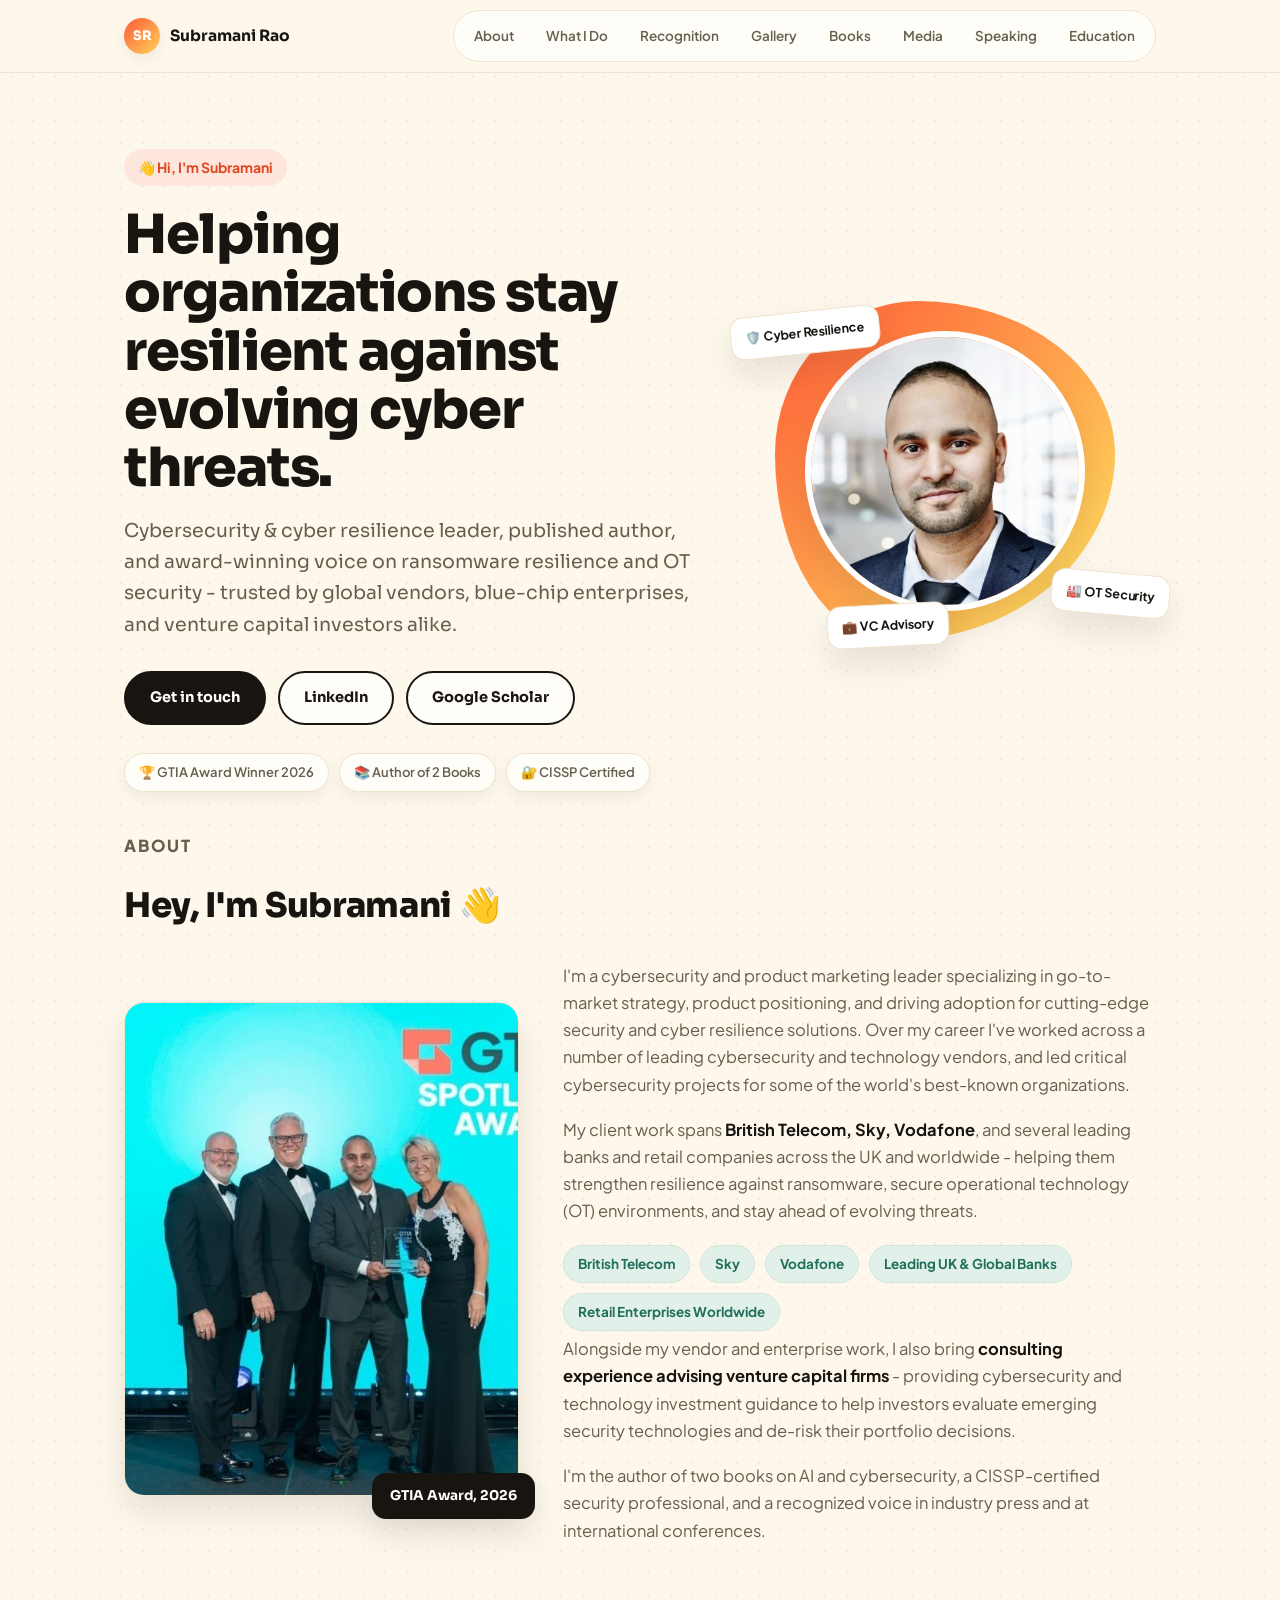
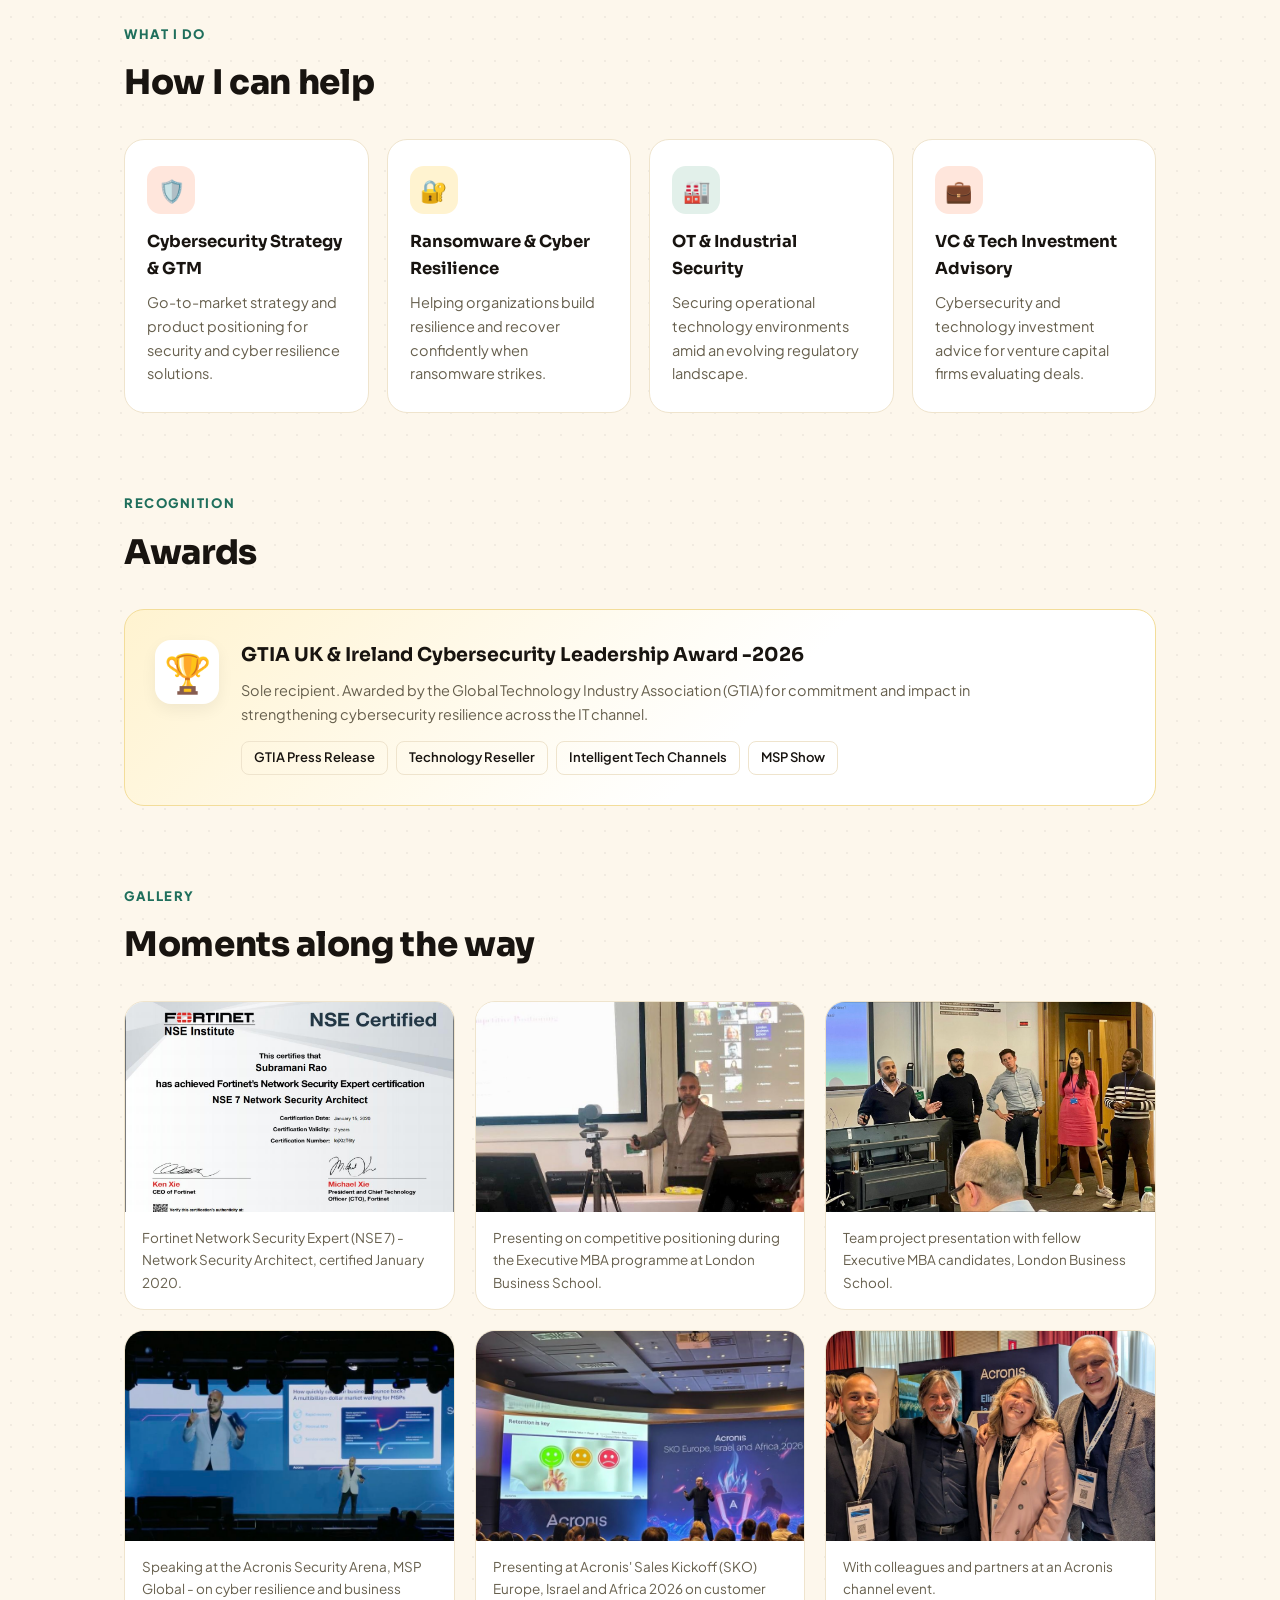
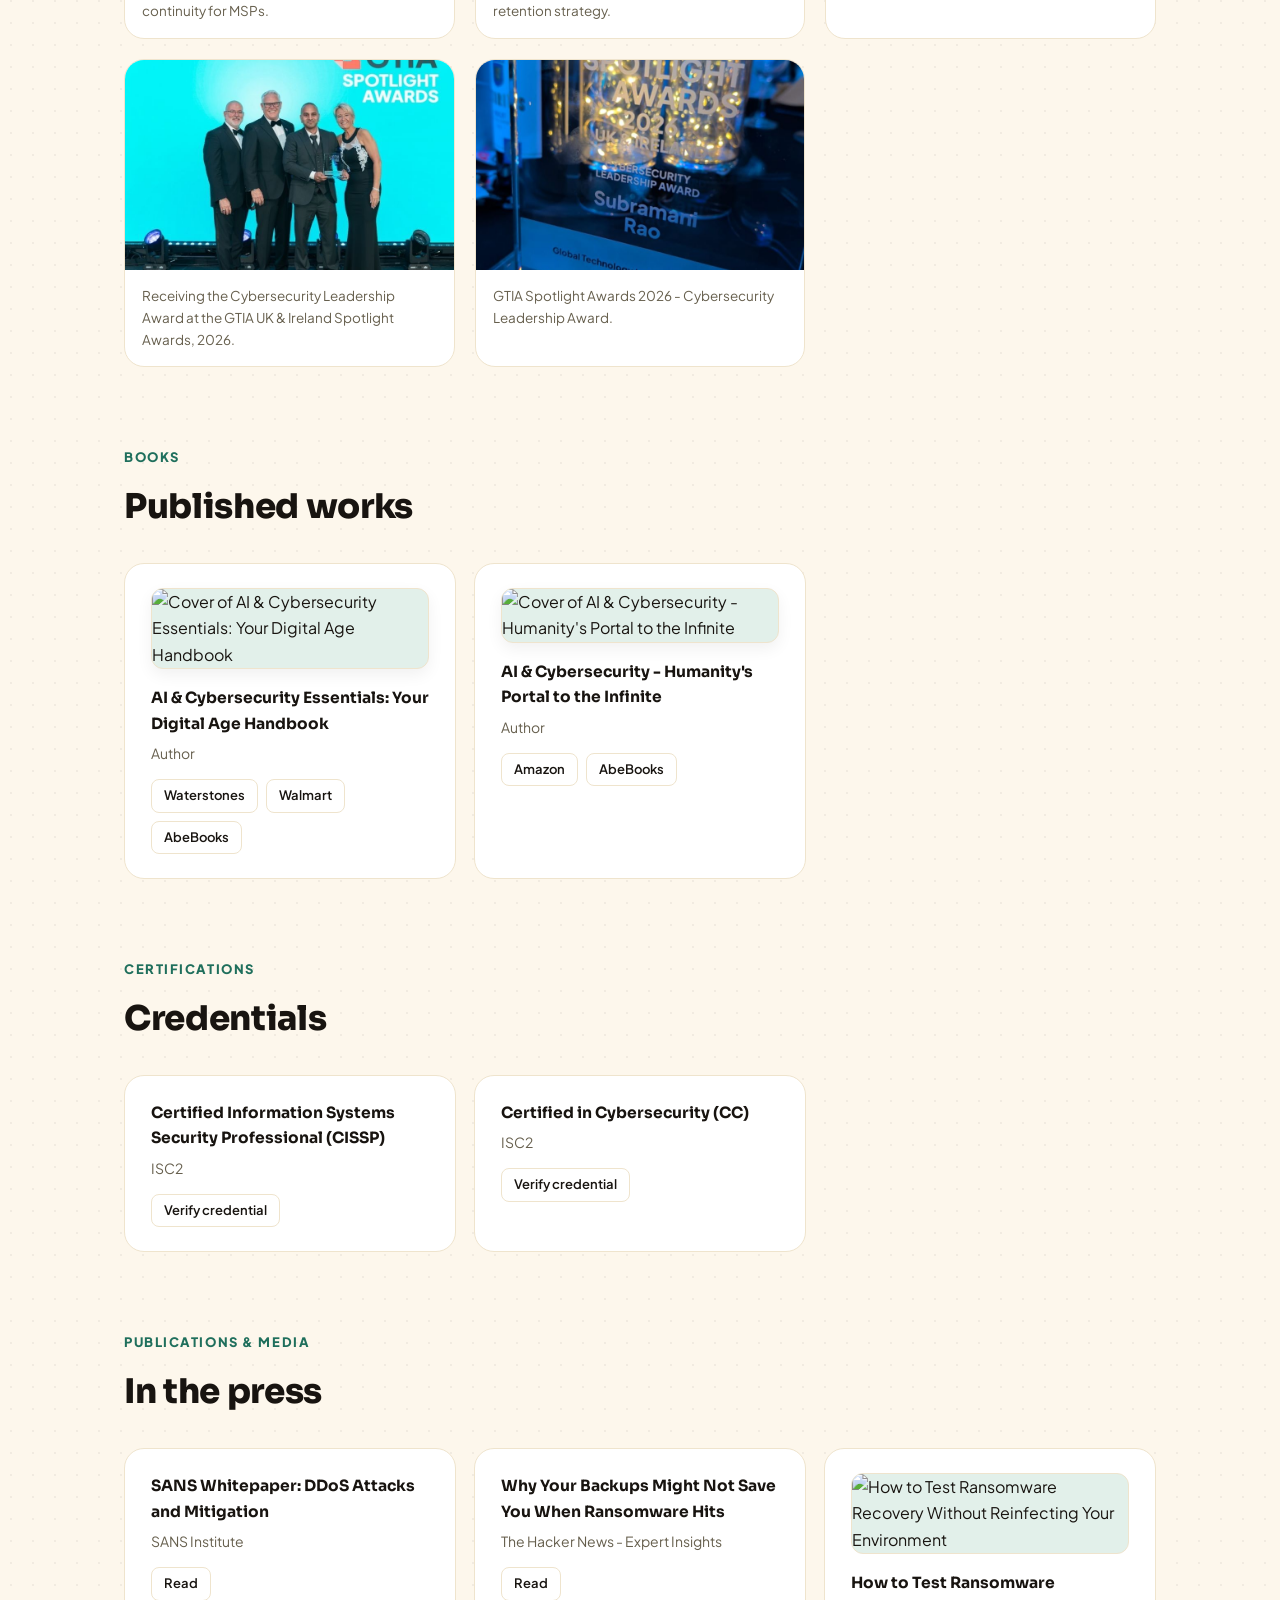
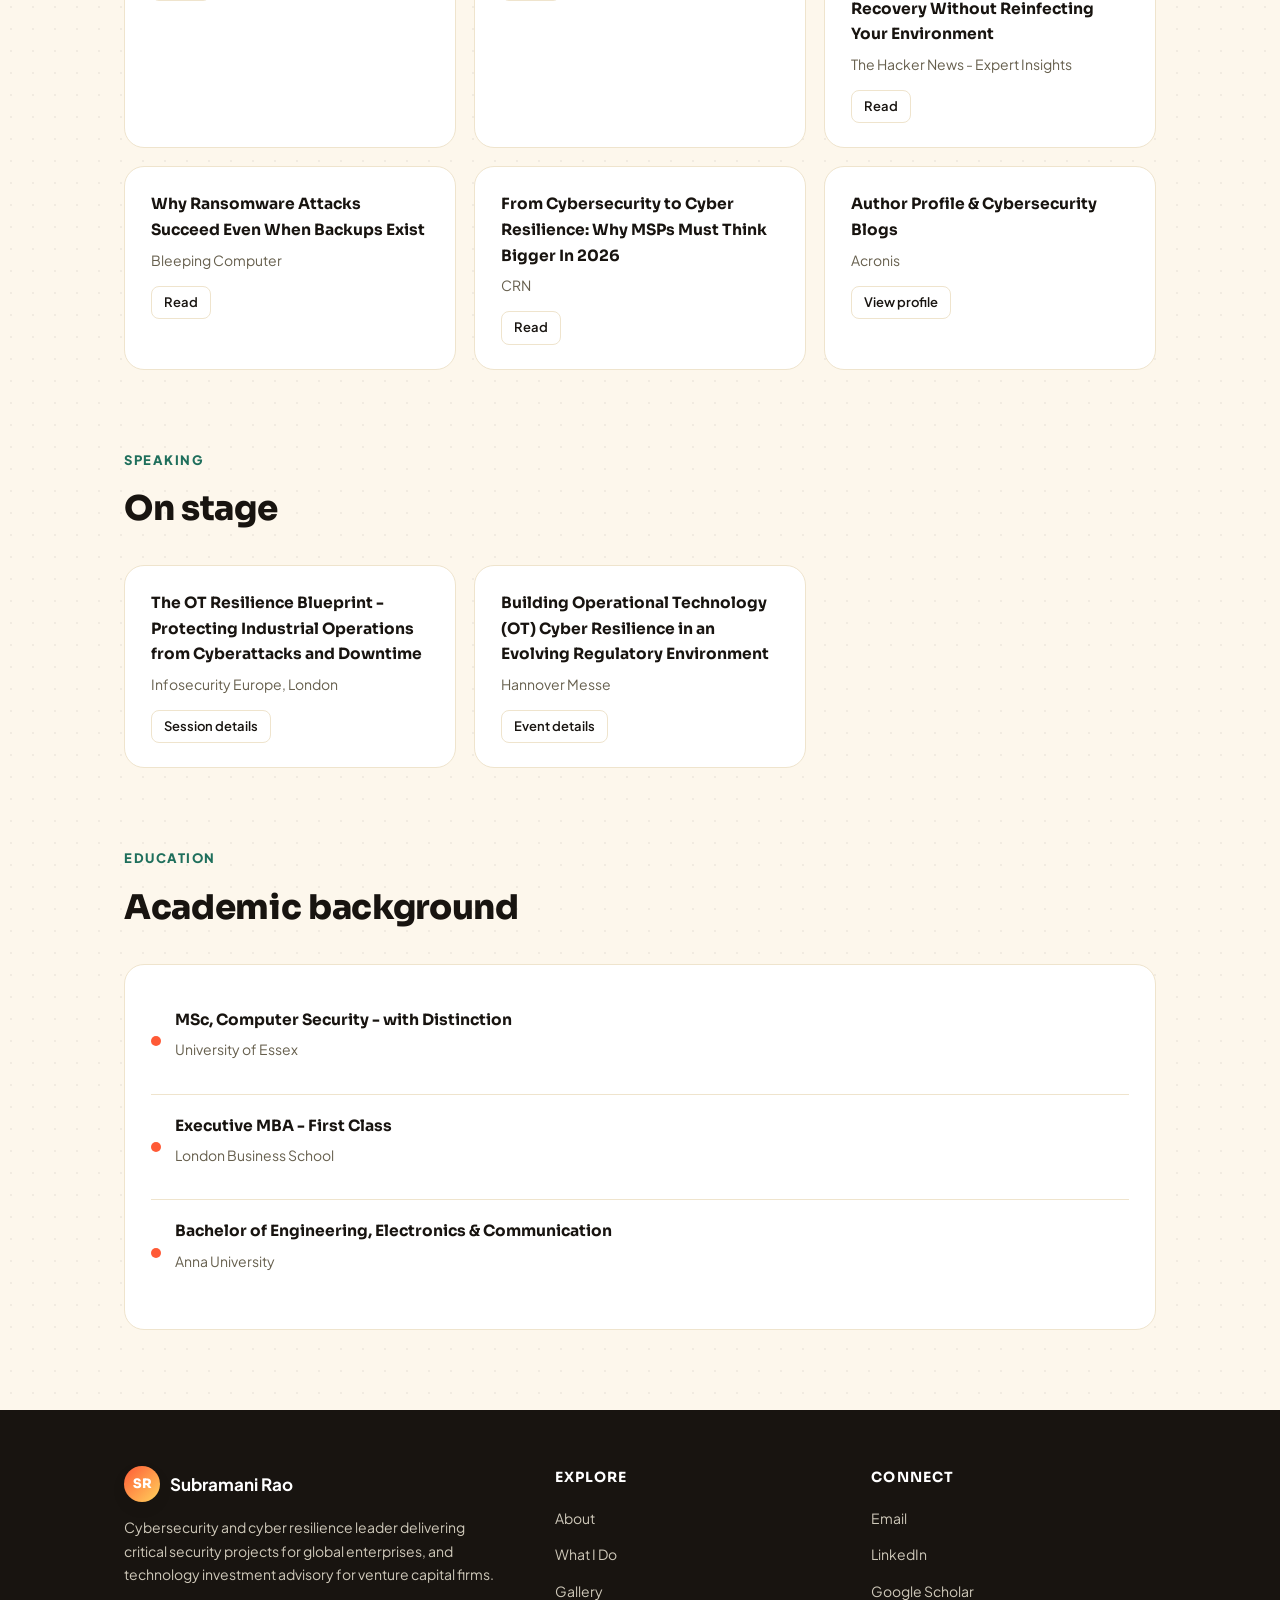
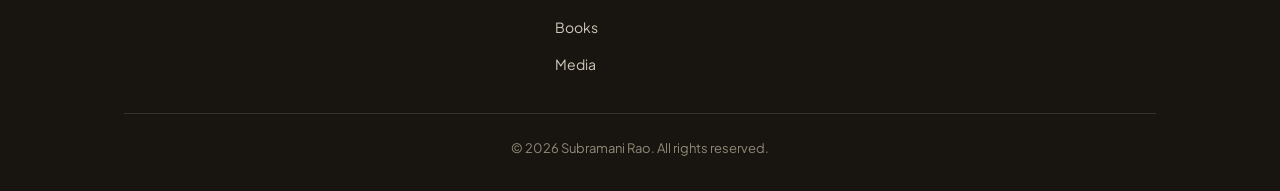
==== index.html @ dc0c5094 "Add files via upload" ====
<!DOCTYPE html>
<html lang="en">
<head>
<meta charset="UTF-8">
<meta name="viewport" content="width=device-width, initial-scale=1.0">
<title>Subramani Rao - Cybersecurity &amp; Cyber Resilience Leader</title>
<meta name="description" content="Subramani Rao - Cybersecurity and cyber resilience leader who has delivered critical security projects for British Telecom, Sky, Vodafone, and leading banks and retailers worldwide. Author, speaker, and VC technology advisor.">
<link rel="preconnect" href="https://fonts.googleapis.com">
<link rel="preconnect" href="https://fonts.gstatic.com" crossorigin>
<link href="https://fonts.googleapis.com/css2?family=Sora:wght@600;700;800&family=Plus+Jakarta+Sans:ital,wght@0,400;0,500;0,600;0,700;1,500&display=swap" rel="stylesheet">
<style>
  :root{
    --bg:#fdf7ec;
    --surface:#fffdf8;
    --card:#ffffff;
    --border:#efe4cd;
    --ink:#181410;
    --ink-dim:#665f4d;
    --accent:#ff5a36;
    --accent-dark:#e2451f;
    --accent-tint:#ffe6dc;
    --accent-2:#1f6f5c;
    --accent2-tint:#e2f0ea;
    --yellow:#ffd35c;
    --yellow-soft:#fff3d0;
    --yellow-border:#f3dd9a;
    --font-head:'Sora',-apple-system,BlinkMacSystemFont,"Segoe UI",sans-serif;
    --font-body:'Plus Jakarta Sans',-apple-system,BlinkMacSystemFont,"Segoe UI",Roboto,Helvetica,Arial,sans-serif;
    --radius:20px;
    --maxw:1080px;
    --shadow-sm:0 6px 16px rgba(24,20,16,0.06);
    --shadow-md:0 16px 34px rgba(24,20,16,0.10);
  }
  *{box-sizing:border-box;}
  html{scroll-behavior:smooth;}
  body{
    margin:0;
    background:
      radial-gradient(circle, rgba(24,20,16,0.05) 1px, transparent 1.3px) 0 0/22px 22px,
      var(--bg);
    color:var(--ink);
    font-family:var(--font-body);
    line-height:1.65;
  }
  h1,h2,h3,.item-title,.role,nav.topnav .brand-name,.card-title{font-family:var(--font-head);}
  a{color:var(--accent-dark);text-decoration:none;}
  a:hover{text-decoration:underline;}
  .wrap{max-width:var(--maxw);margin:0 auto;padding:0 24px;}
  ::selection{background:var(--yellow);color:var(--ink);}

  .mark{background:linear-gradient(transparent 62%, var(--yellow) 62%);padding:0 2px;}

  /* NAV */
  nav.topnav{
    position:sticky;
    top:0;
    z-index:50;
    background:rgba(253,247,236,0.86);
    backdrop-filter:blur(10px);
    -webkit-backdrop-filter:blur(10px);
    border-bottom:1px solid var(--border);
  }
  nav.topnav .wrap{
    display:flex;
    align-items:center;
    justify-content:space-between;
    height:72px;
    gap:16px;
  }
  .brand{display:flex;align-items:center;gap:10px;flex-shrink:0;}
  .brand:hover{text-decoration:none;}
  .brand-avatar{
    width:36px;height:36px;border-radius:50%;
    background:linear-gradient(135deg,var(--accent),var(--yellow));
    display:flex;align-items:center;justify-content:center;
    color:#fff;font-weight:800;font-size:13px;font-family:var(--font-head);
    box-shadow:var(--shadow-sm);
  }
  .brand-name{font-weight:700;color:var(--ink);font-size:15.5px;}
  nav.topnav .tabs{
    list-style:none;
    display:flex;
    gap:2px;
    margin:0;
    padding:5px;
    background:var(--surface);
    border:1px solid var(--border);
    border-radius:999px;
    overflow-x:auto;
    scrollbar-width:none;
  }
  nav.topnav .tabs::-webkit-scrollbar{display:none;}
  nav.topnav a.navlink{
    color:var(--ink-dim);
    font-size:13.5px;
    font-weight:600;
    white-space:nowrap;
    padding:9px 15px;
    border-radius:999px;
    display:block;
  }
  nav.topnav a.navlink:hover{color:var(--ink);text-decoration:none;background:var(--accent-tint);}

  /* HERO */
  header.hero{
    padding:76px 24px 40px;
    position:relative;
    overflow:hidden;
  }
  .hero .wrap{
    display:grid;
    grid-template-columns:1.15fr 0.85fr;
    align-items:center;
    gap:40px;
  }
  .hero .eyebrow{
    display:inline-flex;
    align-items:center;
    gap:8px;
    font-size:14px;
    font-weight:700;
    color:var(--accent-dark);
    background:var(--accent-tint);
    padding:7px 14px;
    border-radius:999px;
    margin:0 0 20px;
  }
  .hero h1{
    font-size:clamp(34px,5.2vw,54px);
    margin:0 0 18px;
    font-weight:800;
    letter-spacing:-0.02em;
    line-height:1.08;
  }
  .hero .role{
    font-size:19px;
    color:var(--ink-dim);
    margin:0 0 30px;
    max-width:52ch;
  }
  .hero .links{
    display:flex;
    flex-wrap:wrap;
    gap:12px;
  }
  .btn{
    padding:13px 24px;
    border-radius:999px;
    border:2px solid var(--ink);
    color:var(--ink);
    font-size:14.5px;
    font-weight:700;
    font-family:var(--font-head);
    transition:.15s;
    background:var(--surface);
    display:inline-block;
  }
  .btn:hover{transform:translateY(-2px);text-decoration:none;box-shadow:var(--shadow-sm);}
  .btn.primary{background:var(--ink);border-color:var(--ink);color:#fff;}
  .btn.primary:hover{background:var(--accent-dark);border-color:var(--accent-dark);color:#fff;}

  .hero-badges{
    display:flex;
    flex-wrap:wrap;
    gap:10px;
    margin-top:28px;
  }
  .hero-badge{
    background:var(--surface);
    border:1px solid var(--border);
    border-radius:999px;
    padding:8px 14px;
    font-size:13px;
    font-weight:600;
    color:var(--ink-dim);
    box-shadow:var(--shadow-sm);
    display:inline-flex;align-items:center;gap:6px;
  }

  .hero-art{position:relative;display:flex;align-items:center;justify-content:center;min-height:340px;}
  .hero-blob{
    position:absolute;
    width:340px;height:340px;
    background:linear-gradient(135deg,var(--accent),var(--yellow) 85%);
    border-radius:42% 58% 65% 35% / 45% 45% 55% 55%;
    animation:blobmove 9s ease-in-out infinite;
    z-index:0;
  }
  @keyframes blobmove{
    0%,100%{border-radius:42% 58% 65% 35% / 45% 45% 55% 55%;transform:rotate(0deg) scale(1);}
    50%{border-radius:60% 40% 35% 65% / 55% 60% 40% 45%;transform:rotate(6deg) scale(1.03);}
  }
  .hero-photo{
    position:relative;
    z-index:1;
    width:280px;
    height:280px;
    border-radius:50%;
    object-fit:cover;
    border:6px solid #fff;
    box-shadow:var(--shadow-md);
  }
  .float-chip{
    position:absolute;
    background:#fff;
    border:1px solid var(--border);
    border-radius:14px;
    padding:10px 14px;
    font-size:12.5px;
    font-weight:700;
    box-shadow:var(--shadow-md);
    z-index:2;
    display:flex;align-items:center;gap:6px;
  }
  .float-chip.c1{top:10px;left:-4px;transform:rotate(-6deg);}
  .float-chip.c2{bottom:26px;right:-14px;transform:rotate(5deg);}
  .float-chip.c3{bottom:-6px;left:22%;transform:rotate(-3deg);}

  main{padding:8px 0 40px;}
  section{margin-bottom:80px;scroll-margin-top:90px;}
  .eyebrow-label{
    font-size:13px;
    text-transform:uppercase;
    letter-spacing:.12em;
    color:var(--accent-2);
    font-weight:800;
    margin:0 0 10px;
  }
  section h2.section-title{
    font-size:clamp(24px,3.4vw,34px);
    font-weight:800;
    margin:0 0 28px;
    letter-spacing:-0.01em;
  }

  /* ABOUT */
  .about-grid{
    display:grid;
    grid-template-columns:0.8fr 1.2fr;
    gap:44px;
    align-items:center;
  }
  .about-photo-wrap{position:relative;}
  .about-photo{
    width:100%;
    border-radius:var(--radius);
    object-fit:cover;
    aspect-ratio:4/5;
    box-shadow:var(--shadow-md);
    border:1px solid var(--border);
  }
  .about-photo-tag{
    position:absolute;
    bottom:-16px;
    right:-16px;
    background:var(--ink);
    color:#fff;
    padding:12px 18px;
    border-radius:14px;
    font-weight:700;
    font-size:13.5px;
    box-shadow:var(--shadow-md);
    font-family:var(--font-head);
  }
  .about p{color:var(--ink-dim);font-size:16.5px;max-width:60ch;margin:0 0 18px;}
  .about p:last-child{margin-bottom:0;}
  .about strong{color:var(--ink);}
  .client-strip{
    display:flex;
    flex-wrap:wrap;
    gap:10px;
    margin:20px 0 4px;
  }
  .client-chip{
    background:var(--accent2-tint);
    color:var(--accent-2);
    border:1px solid #cfe6db;
    font-weight:700;
    font-size:13.5px;
    padding:7px 14px;
    border-radius:999px;
  }

  /* WHAT I DO CARDS */
  .grid4{
    display:grid;
    grid-template-columns:repeat(auto-fit,minmax(230px,1fr));
    gap:18px;
  }
  .service-card{
    background:var(--card);
    border:1px solid var(--border);
    border-radius:var(--radius);
    padding:26px 22px;
    transition:transform .18s ease, box-shadow .18s ease, border-color .18s ease;
  }
  .service-card:hover{transform:translateY(-4px);box-shadow:var(--shadow-md);border-color:var(--accent);}
  .service-icon{
    width:48px;height:48px;border-radius:14px;
    display:flex;align-items:center;justify-content:center;
    font-size:22px;margin-bottom:14px;
  }
  .service-card:nth-child(1) .service-icon{background:var(--accent-tint);}
  .service-card:nth-child(2) .service-icon{background:var(--yellow-soft);}
  .service-card:nth-child(3) .service-icon{background:var(--accent2-tint);}
  .service-card:nth-child(4) .service-icon{background:var(--accent-tint);}
  .service-card h3{font-size:16.5px;margin:0 0 8px;font-weight:700;}
  .service-card p{color:var(--ink-dim);font-size:14.5px;margin:0;}

  /* CARDS GENERIC */
  .card{
    background:var(--card);
    border:1px solid var(--border);
    border-radius:var(--radius);
    padding:24px 26px;
    transition:transform .18s ease, border-color .18s ease, box-shadow .18s ease;
  }
  .grid .card:hover{
    transform:translateY(-3px);
    border-color:var(--accent);
    box-shadow:var(--shadow-md);
  }

  .grid{
    display:grid;
    grid-template-columns:repeat(auto-fill,minmax(260px,1fr));
    gap:18px;
  }
  .item-title{font-weight:700;font-size:15.5px;margin:0 0 6px;font-family:var(--font-head);}
  .item-sub{color:var(--ink-dim);font-size:14px;margin:0 0 14px;}
  .item-links{display:flex;flex-wrap:wrap;gap:8px;font-size:13px;}
  .item-links a{
    border:1px solid var(--border);
    padding:5px 12px;
    border-radius:8px;
    color:var(--ink);
    font-weight:600;
  }
  .item-links a:hover{text-decoration:none;border-color:var(--accent);color:var(--accent-dark);background:var(--accent-tint);}

  /* RECOGNITION */
  .award-card{
    background:linear-gradient(135deg,var(--yellow-soft),#fff 60%);
    border:1px solid var(--yellow-border);
    display:flex;
    gap:22px;
    align-items:flex-start;
    padding:30px 30px;
  }
  .award-trophy{
    font-size:38px;
    flex-shrink:0;
    width:64px;height:64px;
    border-radius:16px;
    background:#fff;
    display:flex;align-items:center;justify-content:center;
    box-shadow:var(--shadow-sm);
  }
  .award-card .item-title{font-size:19px;margin-bottom:8px;}
  .award-card .item-sub{font-size:14.5px;max-width:70ch;}

  .book-cover{
    width:100%;
    aspect-ratio:2/3;
    object-fit:cover;
    border-radius:12px;
    margin-bottom:16px;
    border:1px solid var(--border);
    background:var(--accent2-tint);
    box-shadow:var(--shadow-sm);
  }
  .media-thumb{
    width:100%;
    height:150px;
    object-fit:cover;
    border-radius:12px;
    margin-bottom:16px;
    border:1px solid var(--border);
    background:var(--accent2-tint);
  }

  .edu-item{padding:18px 0;border-bottom:1px solid var(--border);display:flex;align-items:center;gap:14px;}
  .edu-item:last-child{border-bottom:none;}
  .edu-dot{width:10px;height:10px;border-radius:50%;background:var(--accent);flex-shrink:0;}

  .gallery{
    display:grid;
    grid-template-columns:repeat(auto-fill,minmax(280px,1fr));
    gap:20px;
  }
  .gallery figure{
    margin:0;
    background:var(--card);
    border:1px solid var(--border);
    border-radius:var(--radius);
    overflow:hidden;
    transition:transform .18s ease, box-shadow .18s ease;
  }
  .gallery figure:hover{transform:translateY(-4px);box-shadow:var(--shadow-md);}
  .gallery img{width:100%;height:210px;object-fit:cover;display:block;background:var(--accent2-tint);transition:transform .3s ease;}
  .gallery figure:hover img{transform:scale(1.04);}
  .gallery figcaption{padding:15px 17px;font-size:13.5px;color:var(--ink-dim);}

  footer{
    background:var(--ink);
    color:#cfc9ba;
    padding:56px 24px 32px;
    margin-top:20px;
  }
  footer .footer-grid{
    display:grid;
    grid-template-columns:1.4fr 1fr 1fr;
    gap:32px;
    margin-bottom:36px;
  }
  footer h4{color:#fff;font-family:var(--font-head);font-size:14px;text-transform:uppercase;letter-spacing:.08em;margin:0 0 16px;}
  footer .footer-brand{display:flex;align-items:center;gap:10px;margin-bottom:14px;}
  footer .footer-brand .brand-name{color:#fff;font-size:17px;}
  footer p{font-size:14px;line-height:1.7;max-width:38ch;}
  footer ul{list-style:none;margin:0;padding:0;display:flex;flex-direction:column;gap:10px;}
  footer a{color:#cfc9ba;font-size:14px;}
  footer a:hover{color:#fff;}
  .footer-bottom{
    border-top:1px solid rgba(255,255,255,0.12);
    padding-top:24px;
    font-size:13px;
    color:#8f8977;
    text-align:center;
  }

  @media (max-width:800px){
    .hero .wrap{grid-template-columns:1fr;text-align:center;}
    .hero .links{justify-content:center;}
    .hero-badges{justify-content:center;}
    .hero-art{order:-1;min-height:280px;}
    .about-grid{grid-template-columns:1fr;}
    .about p{max-width:none;}
    footer .footer-grid{grid-template-columns:1fr;gap:28px;}
  }
  @media (max-width:600px){
    .float-chip{display:none;}
  }
</style>
</head>
<body>

<nav class="topnav">
  <div class="wrap">
    <a class="brand" href="#top">
      <span class="brand-avatar">SR</span>
      <span class="brand-name">Subramani Rao</span>
    </a>
    <ul class="tabs">
      <li><a class="navlink" href="#about">About</a></li>
      <li><a class="navlink" href="#what-i-do">What I Do</a></li>
      <li><a class="navlink" href="#recognition">Recognition</a></li>
      <li><a class="navlink" href="#gallery">Gallery</a></li>
      <li><a class="navlink" href="#books">Books</a></li>
      <li><a class="navlink" href="#media">Media</a></li>
      <li><a class="navlink" href="#speaking">Speaking</a></li>
      <li><a class="navlink" href="#education">Education</a></li>
    </ul>
  </div>
</nav>

<header class="hero" id="top">
  <div class="wrap">
    <div class="hero-copy">
      <span class="eyebrow">👋 Hi, I'm Subramani</span>
      <h1>Helping organizations stay resilient against evolving cyber threats.</h1>
      <p class="role">Cybersecurity &amp; cyber resilience leader, published author, and award-winning voice on ransomware resilience and OT security - trusted by global vendors, blue-chip enterprises, and venture capital investors alike.</p>
      <div class="links">
        <a class="btn primary" href="mailto:ratnadeepika89@gmail.com">Get in touch</a>
        <a class="btn" href="https://www.linkedin.com/in/raos/" target="_blank" rel="noopener">LinkedIn</a>
        <a class="btn" href="https://scholar.google.com/citations?user=5D9XCkkAAAAJ" target="_blank" rel="noopener">Google Scholar</a>
      </div>
      <div class="hero-badges">
        <span class="hero-badge">🏆 GTIA Award Winner 2026</span>
        <span class="hero-badge">📚 Author of 2 Books</span>
        <span class="hero-badge">🔐 CISSP Certified</span>
      </div>
    </div>
    <div class="hero-art">
      <div class="hero-blob"></div>
      <img class="hero-photo" src="profile.jpg" alt="Portrait of Subramani Rao">
      <div class="float-chip c1">🛡️ Cyber Resilience</div>
      <div class="float-chip c2">🏭 OT Security</div>
      <div class="float-chip c3">💼 VC Advisory</div>
    </div>
  </div>
</header>

<main class="wrap">

  <section class="about" id="about">
    <p class="eyebrow-label">About</p>
    <h2 class="section-title">Hey, I'm Subramani 👋</h2>
    <div class="about-grid">
      <div class="about-photo-wrap">
        <img class="about-photo" src="gallery/g7-gtia-stage.jpg" alt="Subramani Rao receiving the GTIA Cybersecurity Leadership Award">
        <div class="about-photo-tag">GTIA Award, 2026</div>
      </div>
      <div>
        <p>
          I'm a cybersecurity and product marketing leader specializing in go-to-market strategy, product
          positioning, and driving adoption for cutting-edge security and cyber resilience solutions. Over my
          career I've worked across a number of leading cybersecurity and technology vendors, and led critical
          cybersecurity projects for some of the world's best-known organizations.
        </p>
        <p>
          My client work spans <strong>British Telecom, Sky, Vodafone</strong>, and several leading banks and
          retail companies across the UK and worldwide - helping them strengthen resilience against
          ransomware, secure operational technology (OT) environments, and stay ahead of evolving threats.
        </p>
        <div class="client-strip">
          <span class="client-chip">British Telecom</span>
          <span class="client-chip">Sky</span>
          <span class="client-chip">Vodafone</span>
          <span class="client-chip">Leading UK &amp; Global Banks</span>
          <span class="client-chip">Retail Enterprises Worldwide</span>
        </div>
        <p>
          Alongside my vendor and enterprise work, I also bring <strong>consulting experience advising venture
          capital firms</strong> - providing cybersecurity and technology investment guidance to help investors
          evaluate emerging security technologies and de-risk their portfolio decisions.
        </p>
        <p>
          I'm the author of two books on AI and cybersecurity, a CISSP-certified security professional, and a
          recognized voice in industry press and at international conferences.
        </p>
      </div>
    </div>
  </section>

  <section id="what-i-do">
    <p class="eyebrow-label">What I Do</p>
    <h2 class="section-title">How I can help</h2>
    <div class="grid4">
      <div class="service-card">
        <div class="service-icon">🛡️</div>
        <h3>Cybersecurity Strategy &amp; GTM</h3>
        <p>Go-to-market strategy and product positioning for security and cyber resilience solutions.</p>
      </div>
      <div class="service-card">
        <div class="service-icon">🔐</div>
        <h3>Ransomware &amp; Cyber Resilience</h3>
        <p>Helping organizations build resilience and recover confidently when ransomware strikes.</p>
      </div>
      <div class="service-card">
        <div class="service-icon">🏭</div>
        <h3>OT &amp; Industrial Security</h3>
        <p>Securing operational technology environments amid an evolving regulatory landscape.</p>
      </div>
      <div class="service-card">
        <div class="service-icon">💼</div>
        <h3>VC &amp; Tech Investment Advisory</h3>
        <p>Cybersecurity and technology investment advice for venture capital firms evaluating deals.</p>
      </div>
    </div>
  </section>

  <section id="recognition">
    <p class="eyebrow-label">Recognition</p>
    <h2 class="section-title">Awards</h2>
    <div class="card award-card">
      <div class="award-trophy">🏆</div>
      <div>
        <p class="item-title">GTIA UK &amp; Ireland Cybersecurity Leadership Award -2026</p>
        <p class="item-sub">Sole recipient. Awarded by the Global Technology Industry Association (GTIA) for commitment and impact in strengthening cybersecurity resilience across the IT channel.</p>
        <div class="item-links">
          <a href="https://gtia.org/press-releases/2026-uk-ireland-spotlight-award-winners" target="_blank" rel="noopener">GTIA Press Release</a>
          <a href="https://technologyreseller.uk/gtia-announces-2026-uk-ireland-spotlight-awards-winners/" target="_blank" rel="noopener">Technology Reseller</a>
          <a href="https://www.intelligenttechchannels.com/2026/07/07/gtia-announces-2026-uk-ireland-spotlight-awards-winners/" target="_blank" rel="noopener">Intelligent Tech Channels</a>
          <a href="https://www.mspshow.co.uk/msp-show/gtia-announces-2026-uk-ireland-spotlight-awards-winners/" target="_blank" rel="noopener">MSP Show</a>
        </div>
      </div>
    </div>
  </section>

  <section id="gallery">
    <p class="eyebrow-label">Gallery</p>
    <h2 class="section-title">Moments along the way</h2>
    <div class="gallery">
      <figure>
        <img src="gallery/g1-fortinet-nse7.jpg" alt="Fortinet NSE 7 certification">
        <figcaption>Fortinet Network Security Expert (NSE 7) - Network Security Architect, certified January 2020.</figcaption>
      </figure>
      <figure>
        <img src="gallery/g2-lbs-presenting.jpg" alt="Presenting at London Business School">
        <figcaption>Presenting on competitive positioning during the Executive MBA programme at London Business School.</figcaption>
      </figure>
      <figure>
        <img src="gallery/g3-lbs-team.jpg" alt="Team presentation at London Business School">
        <figcaption>Team project presentation with fellow Executive MBA candidates, London Business School.</figcaption>
      </figure>
      <figure>
        <img src="gallery/g4-acronis-mspglobal.jpg" alt="Speaking at Acronis Security Arena, MSP Global">
        <figcaption>Speaking at the Acronis Security Arena, MSP Global - on cyber resilience and business continuity for MSPs.</figcaption>
      </figure>
      <figure>
        <img src="gallery/g5-acronis-sko.jpg" alt="Presenting at Acronis Sales Kickoff 2026">
        <figcaption>Presenting at Acronis' Sales Kickoff (SKO) Europe, Israel and Africa 2026 on customer retention strategy.</figcaption>
      </figure>
      <figure>
        <img src="gallery/g6-acronis-event.jpg" alt="At an Acronis channel event">
        <figcaption>With colleagues and partners at an Acronis channel event.</figcaption>
      </figure>
      <figure>
        <img src="gallery/g7-gtia-stage.jpg" alt="Receiving the GTIA Spotlight Award">
        <figcaption>Receiving the Cybersecurity Leadership Award at the GTIA UK &amp; Ireland Spotlight Awards, 2026.</figcaption>
      </figure>
      <figure>
        <img src="gallery/g8-gtia-trophy.jpg" alt="GTIA Spotlight Award trophy">
        <figcaption>GTIA Spotlight Awards 2026 - Cybersecurity Leadership Award.</figcaption>
      </figure>
    </div>
  </section>

  <section id="books">
    <p class="eyebrow-label">Books</p>
    <h2 class="section-title">Published works</h2>
    <div class="grid">
      <div class="card">
        <img class="book-cover" src="https://cdn.waterstones.com/bookjackets/large/9798/3162/9798316214327.jpg" alt="Cover of AI & Cybersecurity Essentials: Your Digital Age Handbook">
        <p class="item-title">AI &amp; Cybersecurity Essentials: Your Digital Age Handbook</p>
        <p class="item-sub">Author</p>
        <div class="item-links">
          <a href="https://www.waterstones.com/book/ai-and-cybersecurity-essentials/subramani-rao/9798316214327" target="_blank" rel="noopener">Waterstones</a>
          <a href="https://www.walmart.com/ip/AI-amp-Cybersecurity-Essentials-Your-Digital-Age-Handbook-Paperback-9798316214327/15927852680" target="_blank" rel="noopener">Walmart</a>
          <a href="https://www.abebooks.co.uk/9798316214327/Cybersecurity-Essentials-Digital-Age-Handbook/plp" target="_blank" rel="noopener">AbeBooks</a>
        </div>
      </div>
      <div class="card">
        <img class="book-cover" src="https://pictures.abebooks.com/isbn/9798280001985-us.jpg" alt="Cover of AI & Cybersecurity - Humanity's Portal to the Infinite">
        <p class="item-title">AI &amp; Cybersecurity - Humanity's Portal to the Infinite</p>
        <p class="item-sub">Author</p>
        <div class="item-links">
          <a href="https://www.amazon.co.uk/AI-Cybersecurity-Humanitys-Portal-Infinite/dp/B0G4JL4C9B" target="_blank" rel="noopener">Amazon</a>
          <a href="https://www.abebooks.com/products/isbn/9798280001985" target="_blank" rel="noopener">AbeBooks</a>
        </div>
      </div>
    </div>
  </section>

  <section>
    <p class="eyebrow-label">Certifications</p>
    <h2 class="section-title">Credentials</h2>
    <div class="grid">
      <div class="card">
        <p class="item-title">Certified Information Systems Security Professional (CISSP)</p>
        <p class="item-sub">ISC2</p>
        <div class="item-links">
          <a href="https://www.credly.com/badges/b5fed63d-01b6-47ea-83e2-041d1f466e6a/public_url" target="_blank" rel="noopener">Verify credential</a>
        </div>
      </div>
      <div class="card">
        <p class="item-title">Certified in Cybersecurity (CC)</p>
        <p class="item-sub">ISC2</p>
        <div class="item-links">
          <a href="https://www.credly.com/badges/69aac465-3988-4d1d-a0b4-02b6bd94e27b/linked_in_profile" target="_blank" rel="noopener">Verify credential</a>
        </div>
      </div>
    </div>
  </section>

  <section id="media">
    <p class="eyebrow-label">Publications &amp; Media</p>
    <h2 class="section-title">In the press</h2>
    <div class="grid">
      <div class="card">
        <p class="item-title">SANS Whitepaper: DDoS Attacks and Mitigation</p>
        <p class="item-sub">SANS Institute</p>
        <div class="item-links"><a href="https://www.sans.org/white-papers/33764" target="_blank" rel="noopener">Read</a></div>
      </div>
      <div class="card">
        <p class="item-title">Why Your Backups Might Not Save You When Ransomware Hits</p>
        <p class="item-sub">The Hacker News - Expert Insights</p>
        <div class="item-links"><a href="https://thehackernews.com/expert-insights/2026/04/why-your-backups-might-not-save-you.html" target="_blank" rel="noopener">Read</a></div>
      </div>
      <div class="card">
        <img class="media-thumb" src="https://blogger.googleusercontent.com/img/b/R29vZ2xl/AVvXsEiZhBe_N6EYujrFLez2r0HR3n9l3IcTkxEYqE-vvdI67NpShOz6kXUsdcYOvgmxRPVNoBCzWKQr4s637AAYIi6vXvDiXMs_tjnx0Yck3-NgxthUEACpabjGaxYpJM0LYcrLkOHERWBmyUvQFvO6-AXBJ0YAah1vxCr08FHuqFyu8HOGQuQXfXVQFPW5vSg/s1700-e365/acronis-main.jpg" alt="How to Test Ransomware Recovery Without Reinfecting Your Environment">
        <p class="item-title">How to Test Ransomware Recovery Without Reinfecting Your Environment</p>
        <p class="item-sub">The Hacker News - Expert Insights</p>
        <div class="item-links"><a href="https://thehackernews.com/expert-insights/2026/05/how-to-test-ransomware-recovery-without.html" target="_blank" rel="noopener">Read</a></div>
      </div>
      <div class="card">
        <p class="item-title">Why Ransomware Attacks Succeed Even When Backups Exist</p>
        <p class="item-sub">Bleeping Computer</p>
        <div class="item-links"><a href="https://www.bleepingcomputer.com/news/security/why-ransomware-attacks-succeed-even-when-backups-exist/" target="_blank" rel="noopener">Read</a></div>
      </div>
      <div class="card">
        <p class="item-title">From Cybersecurity to Cyber Resilience: Why MSPs Must Think Bigger In 2026</p>
        <p class="item-sub">CRN</p>
        <div class="item-links"><a href="https://www.crn.com/news/channel-news/2025/from-cybersecurity-to-cyber-resilience-why-msps-must-think-bigger-in-2026" target="_blank" rel="noopener">Read</a></div>
      </div>
      <div class="card">
        <p class="item-title">Author Profile &amp; Cybersecurity Blogs</p>
        <p class="item-sub">Acronis</p>
        <div class="item-links"><a href="https://www.acronis.com/en/blog/authors/subramani-rao/" target="_blank" rel="noopener">View profile</a></div>
      </div>
    </div>
  </section>

  <section id="speaking">
    <p class="eyebrow-label">Speaking</p>
    <h2 class="section-title">On stage</h2>
    <div class="grid">
      <div class="card">
        <p class="item-title">The OT Resilience Blueprint - Protecting Industrial Operations from Cyberattacks and Downtime</p>
        <p class="item-sub">Infosecurity Europe, London</p>
        <div class="item-links"><a href="https://www.infosecurityeurope.com/en-gb/conference-programme/session-details.4886.263759.The%2BOT%2BResilience%2BBlueprint%2B-%2BProtecting%2BIndustrial%2BOperations%2Bfrom%2BCyberattacks%2Band%2BDowntime.html" target="_blank" rel="noopener">Session details</a></div>
      </div>
      <div class="card">
        <p class="item-title">Building Operational Technology (OT) Cyber Resilience in an Evolving Regulatory Environment</p>
        <p class="item-sub">Hannover Messe</p>
        <div class="item-links"><a href="https://www.hannovermesse.de/event/building-operational-technology-ot-cyber-resilience-in-an-evolving-regulatory-environment/vor/103773" target="_blank" rel="noopener">Event details</a></div>
      </div>
    </div>
  </section>

  <section id="education">
    <p class="eyebrow-label">Education</p>
    <h2 class="section-title">Academic background</h2>
    <div class="card">
      <div class="edu-item">
        <span class="edu-dot"></span>
        <div>
          <p class="item-title">MSc, Computer Security - with Distinction</p>
          <p class="item-sub">University of Essex</p>
        </div>
      </div>
      <div class="edu-item">
        <span class="edu-dot"></span>
        <div>
          <p class="item-title">Executive MBA - First Class</p>
          <p class="item-sub">London Business School</p>
        </div>
      </div>
      <div class="edu-item">
        <span class="edu-dot"></span>
        <div>
          <p class="item-title">Bachelor of Engineering, Electronics &amp; Communication</p>
          <p class="item-sub">Anna University</p>
        </div>
      </div>
    </div>
  </section>

</main>

<footer>
  <div class="wrap">
    <div class="footer-grid">
      <div>
        <div class="footer-brand">
          <span class="brand-avatar">SR</span>
          <span class="brand-name">Subramani Rao</span>
        </div>
        <p>Cybersecurity and cyber resilience leader delivering critical security projects for global enterprises, and technology investment advisory for venture capital firms.</p>
      </div>
      <div>
        <h4>Explore</h4>
        <ul>
          <li><a href="#about">About</a></li>
          <li><a href="#what-i-do">What I Do</a></li>
          <li><a href="#gallery">Gallery</a></li>
          <li><a href="#books">Books</a></li>
          <li><a href="#media">Media</a></li>
        </ul>
      </div>
      <div>
        <h4>Connect</h4>
        <ul>
          <li><a href="mailto:ratnadeepika89@gmail.com">Email</a></li>
          <li><a href="https://www.linkedin.com/in/raos/" target="_blank" rel="noopener">LinkedIn</a></li>
          <li><a href="https://scholar.google.com/citations?user=5D9XCkkAAAAJ" target="_blank" rel="noopener">Google Scholar</a></li>
        </ul>
      </div>
    </div>
    <div class="footer-bottom">
      © 2026 Subramani Rao. All rights reserved.
    </div>
  </div>
</footer>

</body>
</html>
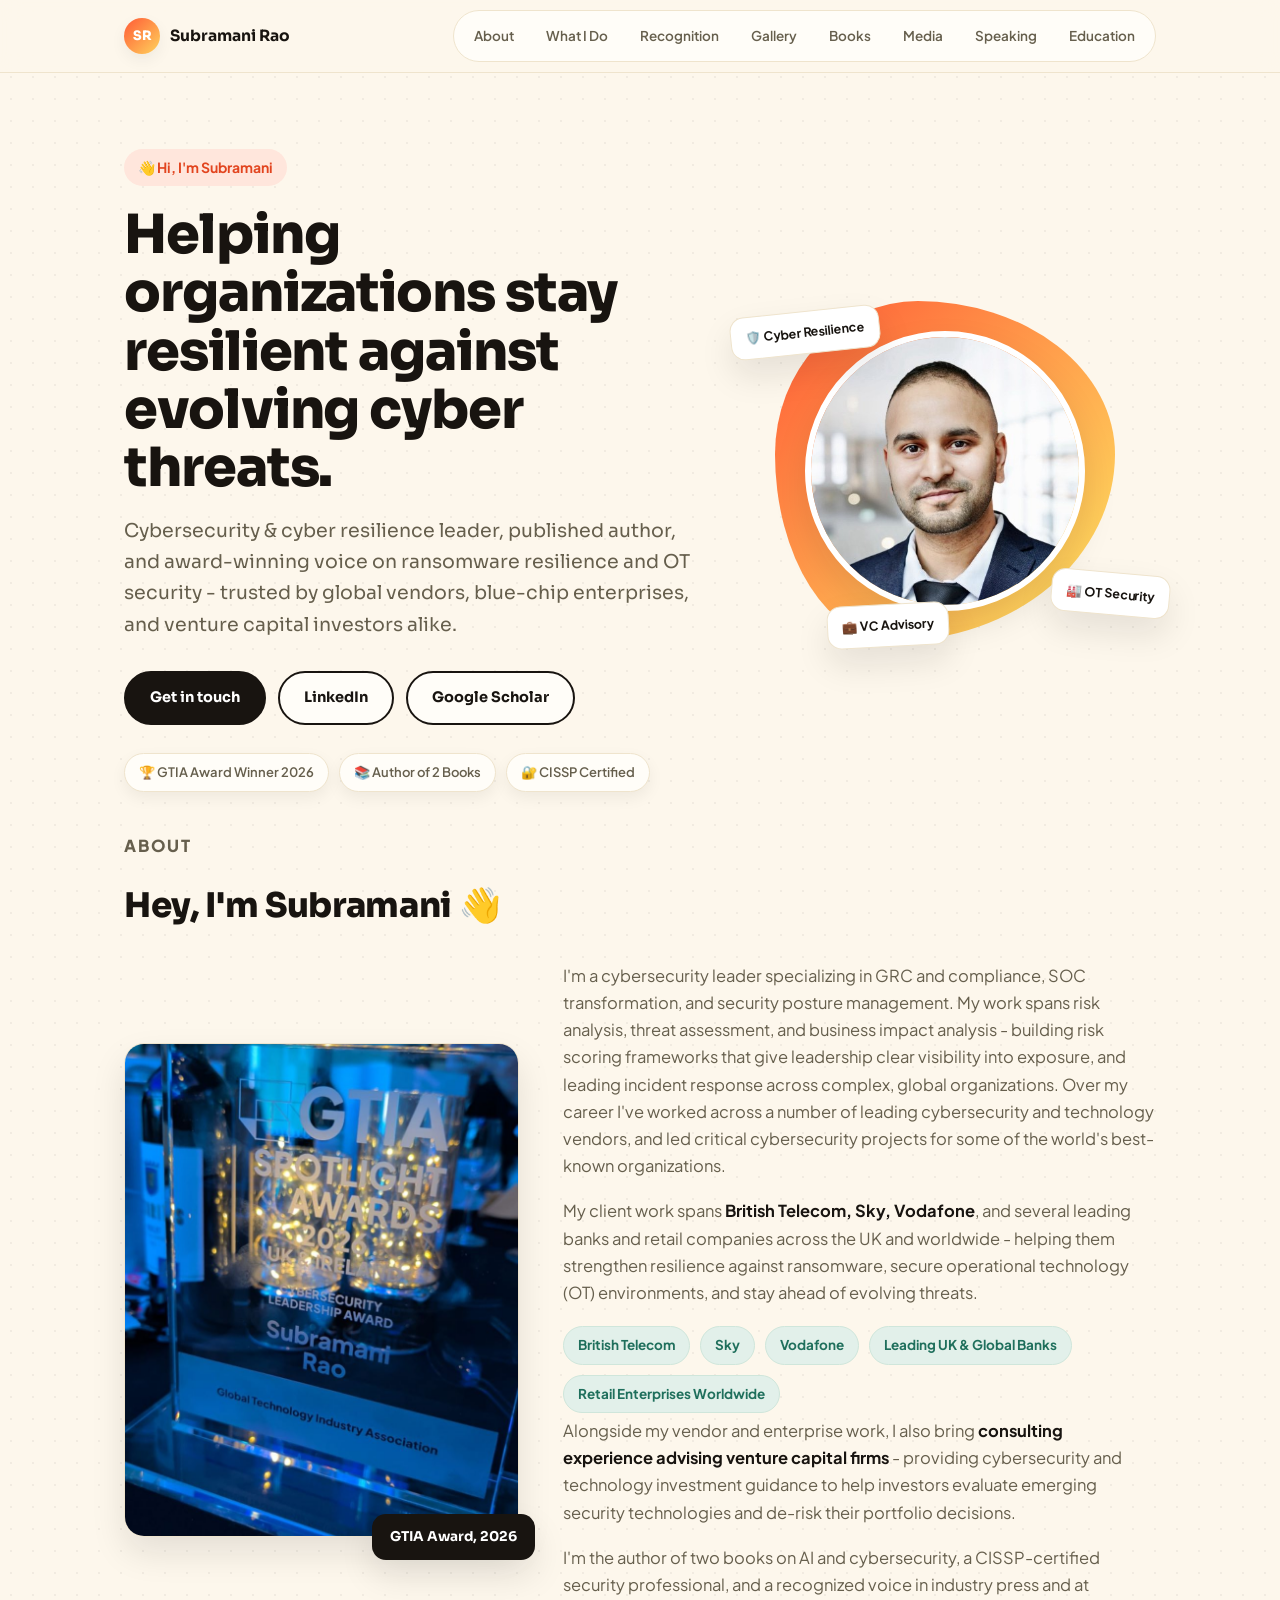
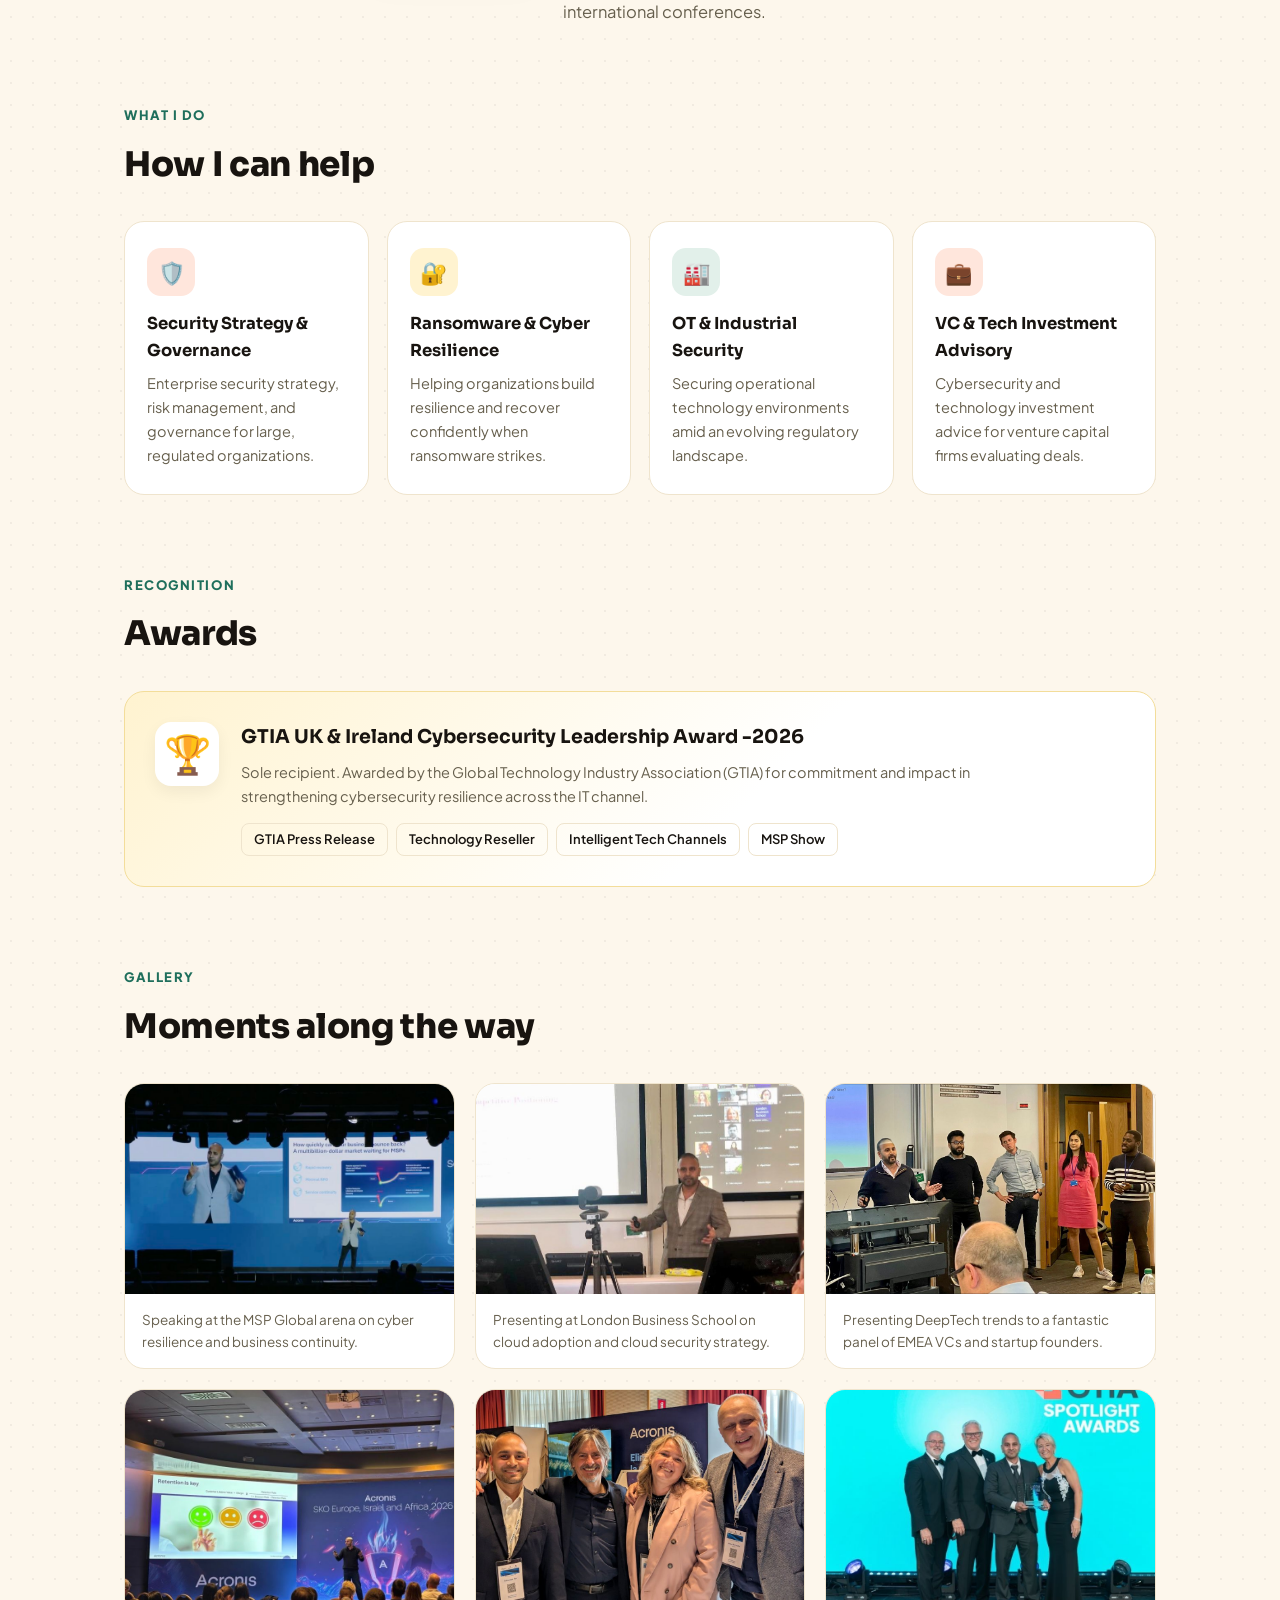
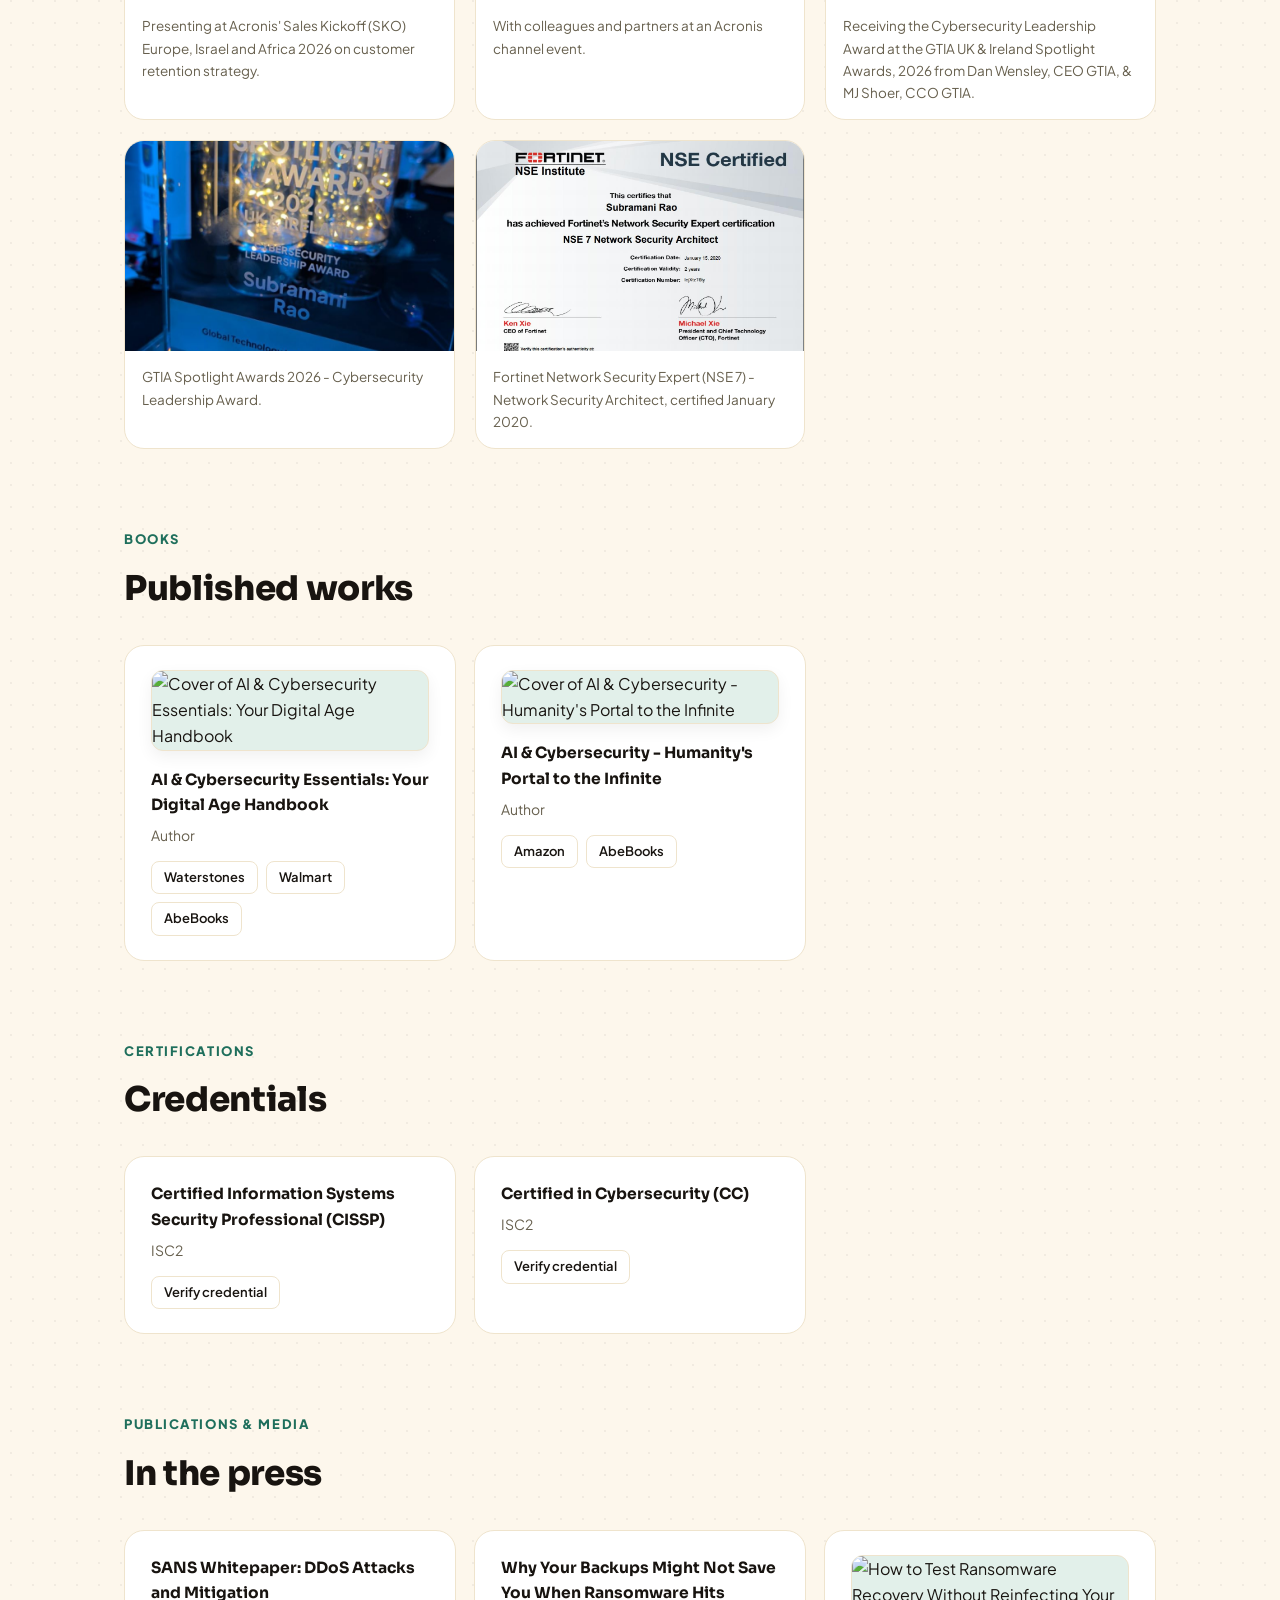
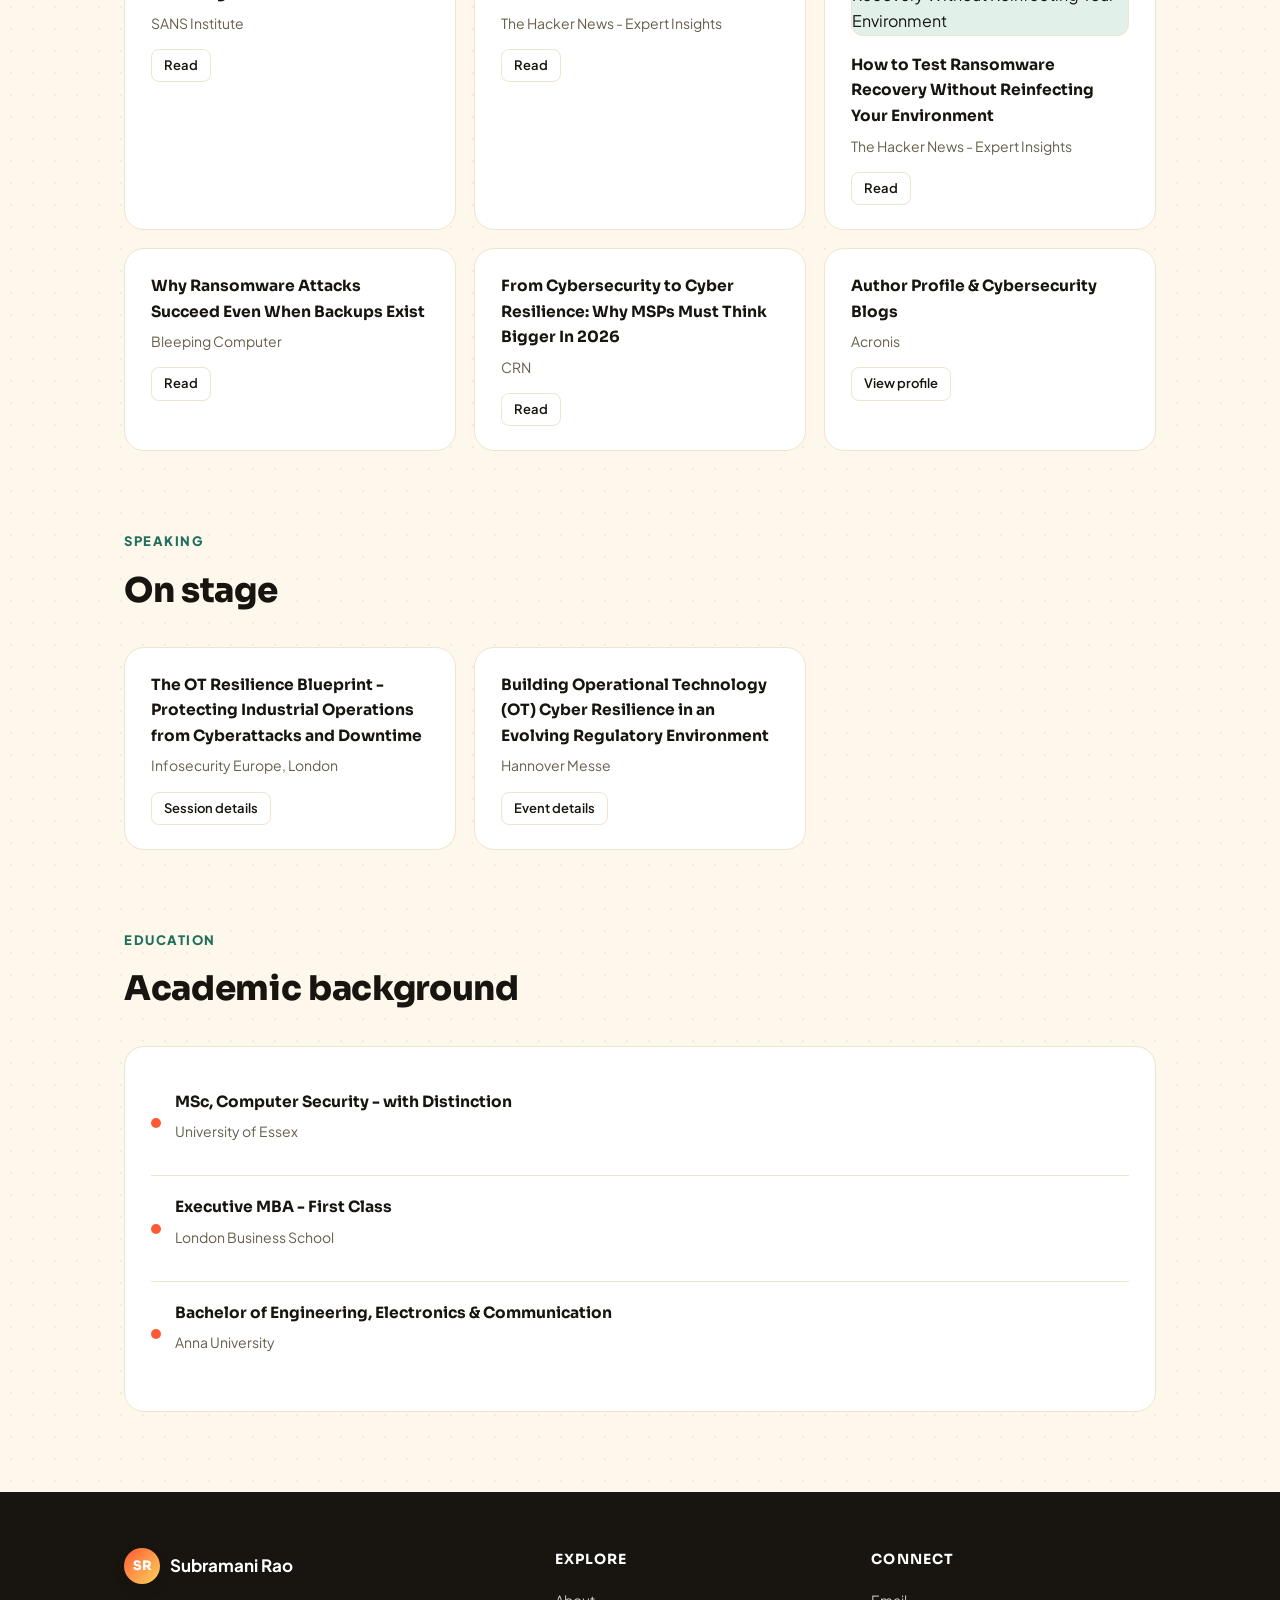
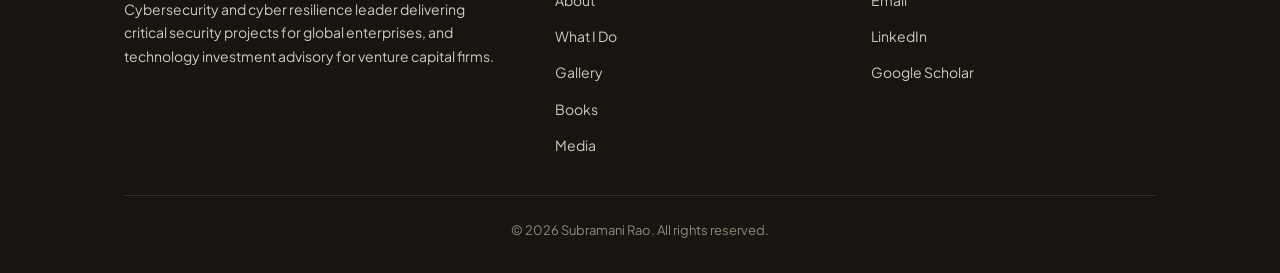
==== commit fb4ecc6d: "Add files via upload" ====
--- a/index.html
+++ b/index.html
@@ -497,15 +497,17 @@
     <h2 class="section-title">Hey, I'm Subramani 👋</h2>
     <div class="about-grid">
       <div class="about-photo-wrap">
-        <img class="about-photo" src="gallery/g7-gtia-stage.jpg" alt="Subramani Rao receiving the GTIA Cybersecurity Leadership Award">
+        <img class="about-photo" src="gallery/g8-gtia-trophy.jpg" alt="GTIA Spotlight Awards 2026 - Cybersecurity Leadership Award trophy">
         <div class="about-photo-tag">GTIA Award, 2026</div>
       </div>
       <div>
         <p>
-          I'm a cybersecurity and product marketing leader specializing in go-to-market strategy, product
-          positioning, and driving adoption for cutting-edge security and cyber resilience solutions. Over my
-          career I've worked across a number of leading cybersecurity and technology vendors, and led critical
-          cybersecurity projects for some of the world's best-known organizations.
+          I'm a cybersecurity leader specializing in GRC and compliance, SOC transformation, and security
+          posture management. My work spans risk analysis, threat assessment, and business impact analysis -
+          building risk scoring frameworks that give leadership clear visibility into exposure, and leading
+          incident response across complex, global organizations. Over my career I've worked across a number
+          of leading cybersecurity and technology vendors, and led critical cybersecurity projects for some of
+          the world's best-known organizations.
         </p>
         <p>
           My client work spans <strong>British Telecom, Sky, Vodafone</strong>, and several leading banks and
@@ -538,8 +540,8 @@
     <div class="grid4">
       <div class="service-card">
         <div class="service-icon">🛡️</div>
-        <h3>Cybersecurity Strategy &amp; GTM</h3>
-        <p>Go-to-market strategy and product positioning for security and cyber resilience solutions.</p>
+        <h3>Security Strategy &amp; Governance</h3>
+        <p>Enterprise security strategy, risk management, and governance for large, regulated organizations.</p>
       </div>
       <div class="service-card">
         <div class="service-icon">🔐</div>
@@ -582,20 +584,16 @@
     <h2 class="section-title">Moments along the way</h2>
     <div class="gallery">
       <figure>
-        <img src="gallery/g1-fortinet-nse7.jpg" alt="Fortinet NSE 7 certification">
-        <figcaption>Fortinet Network Security Expert (NSE 7) - Network Security Architect, certified January 2020.</figcaption>
+        <img src="gallery/g4-acronis-mspglobal.jpg" alt="Speaking at the MSP Global arena">
+        <figcaption>Speaking at the MSP Global arena on cyber resilience and business continuity.</figcaption>
       </figure>
       <figure>
         <img src="gallery/g2-lbs-presenting.jpg" alt="Presenting at London Business School">
-        <figcaption>Presenting on competitive positioning during the Executive MBA programme at London Business School.</figcaption>
+        <figcaption>Presenting at London Business School on cloud adoption and cloud security strategy.</figcaption>
       </figure>
       <figure>
-        <img src="gallery/g3-lbs-team.jpg" alt="Team presentation at London Business School">
-        <figcaption>Team project presentation with fellow Executive MBA candidates, London Business School.</figcaption>
-      </figure>
-      <figure>
-        <img src="gallery/g4-acronis-mspglobal.jpg" alt="Speaking at Acronis Security Arena, MSP Global">
-        <figcaption>Speaking at the Acronis Security Arena, MSP Global - on cyber resilience and business continuity for MSPs.</figcaption>
+        <img src="gallery/g3-lbs-team.jpg" alt="Presenting DeepTech trends to a panel of EMEA VCs and startup founders">
+        <figcaption>Presenting DeepTech trends to a fantastic panel of EMEA VCs and startup founders.</figcaption>
       </figure>
       <figure>
         <img src="gallery/g5-acronis-sko.jpg" alt="Presenting at Acronis Sales Kickoff 2026">
@@ -607,11 +605,15 @@
       </figure>
       <figure>
         <img src="gallery/g7-gtia-stage.jpg" alt="Receiving the GTIA Spotlight Award">
-        <figcaption>Receiving the Cybersecurity Leadership Award at the GTIA UK &amp; Ireland Spotlight Awards, 2026.</figcaption>
+        <figcaption>Receiving the Cybersecurity Leadership Award at the GTIA UK &amp; Ireland Spotlight Awards, 2026 from Dan Wensley, CEO GTIA, &amp; MJ Shoer, CCO GTIA.</figcaption>
       </figure>
       <figure>
         <img src="gallery/g8-gtia-trophy.jpg" alt="GTIA Spotlight Award trophy">
         <figcaption>GTIA Spotlight Awards 2026 - Cybersecurity Leadership Award.</figcaption>
+      </figure>
+      <figure>
+        <img src="gallery/g1-fortinet-nse7.jpg" alt="Fortinet NSE 7 certification">
+        <figcaption>Fortinet Network Security Expert (NSE 7) - Network Security Architect, certified January 2020.</figcaption>
       </figure>
     </div>
   </section>
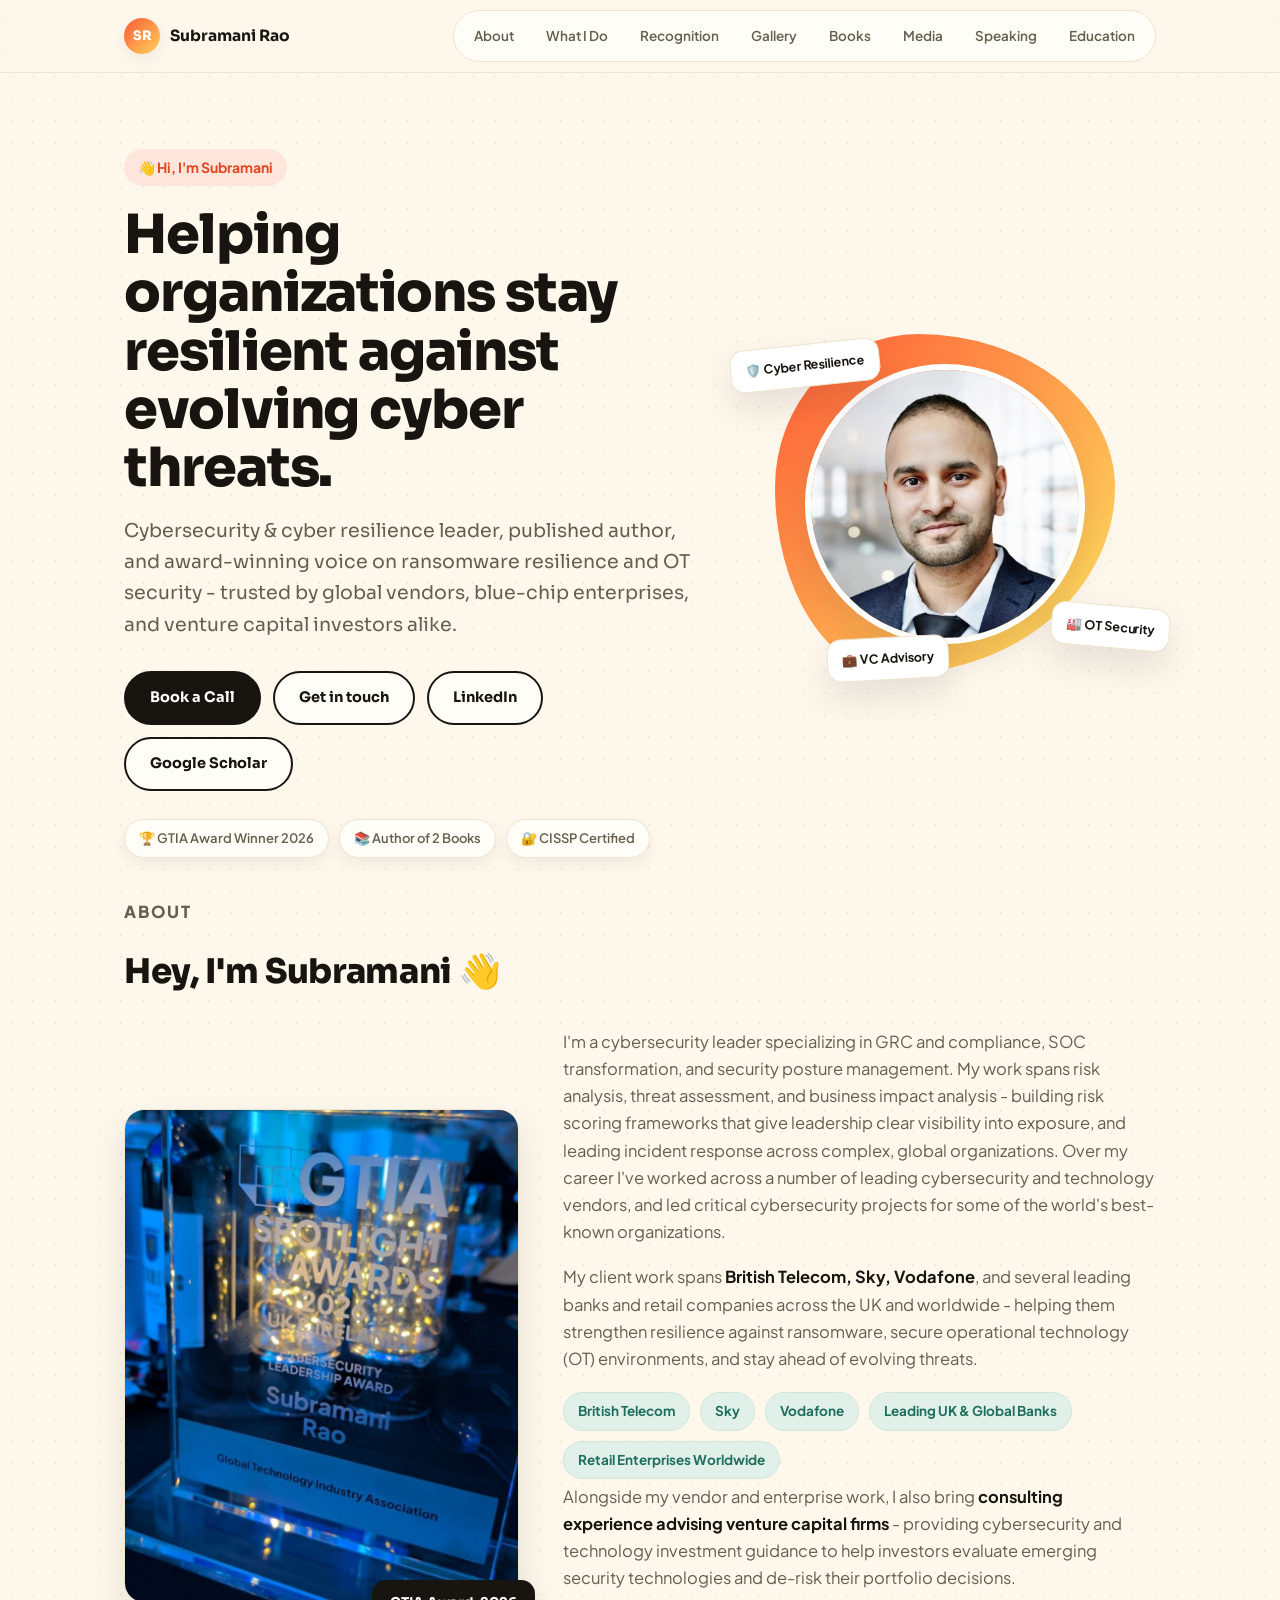
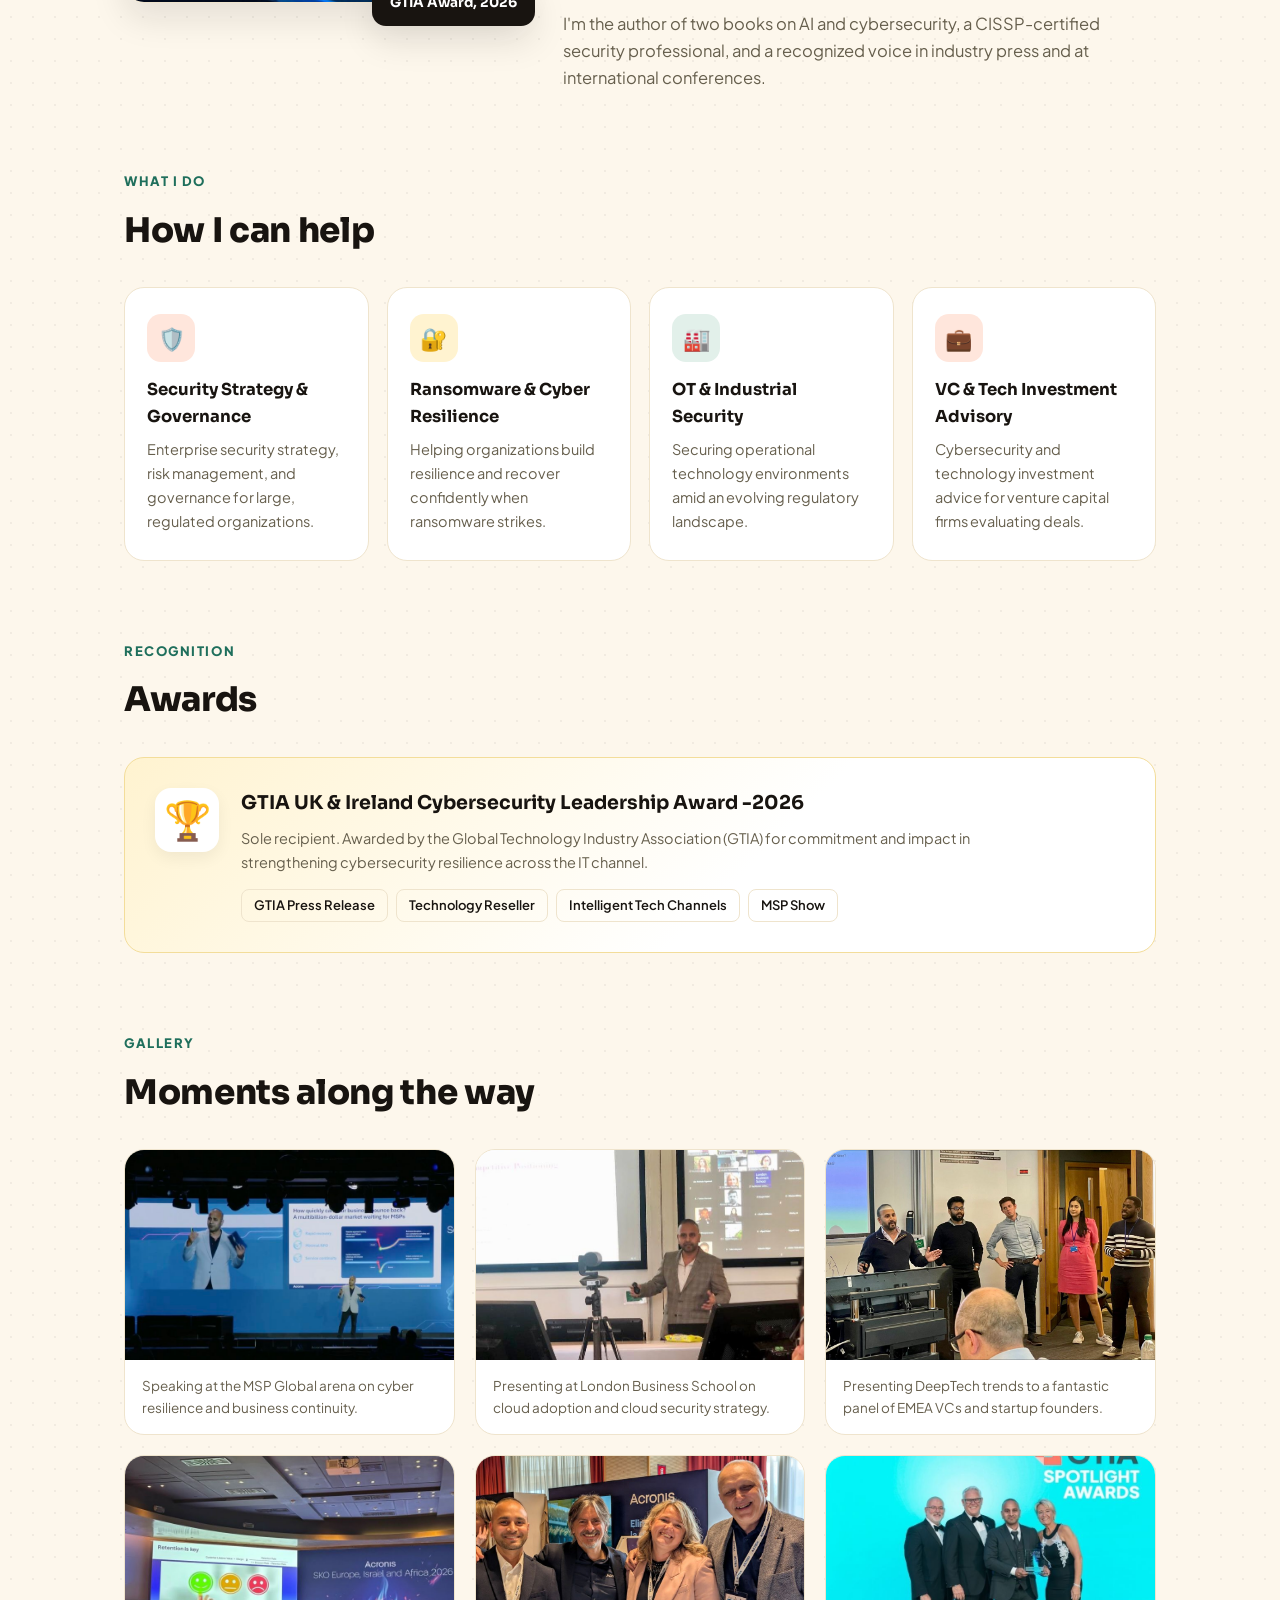
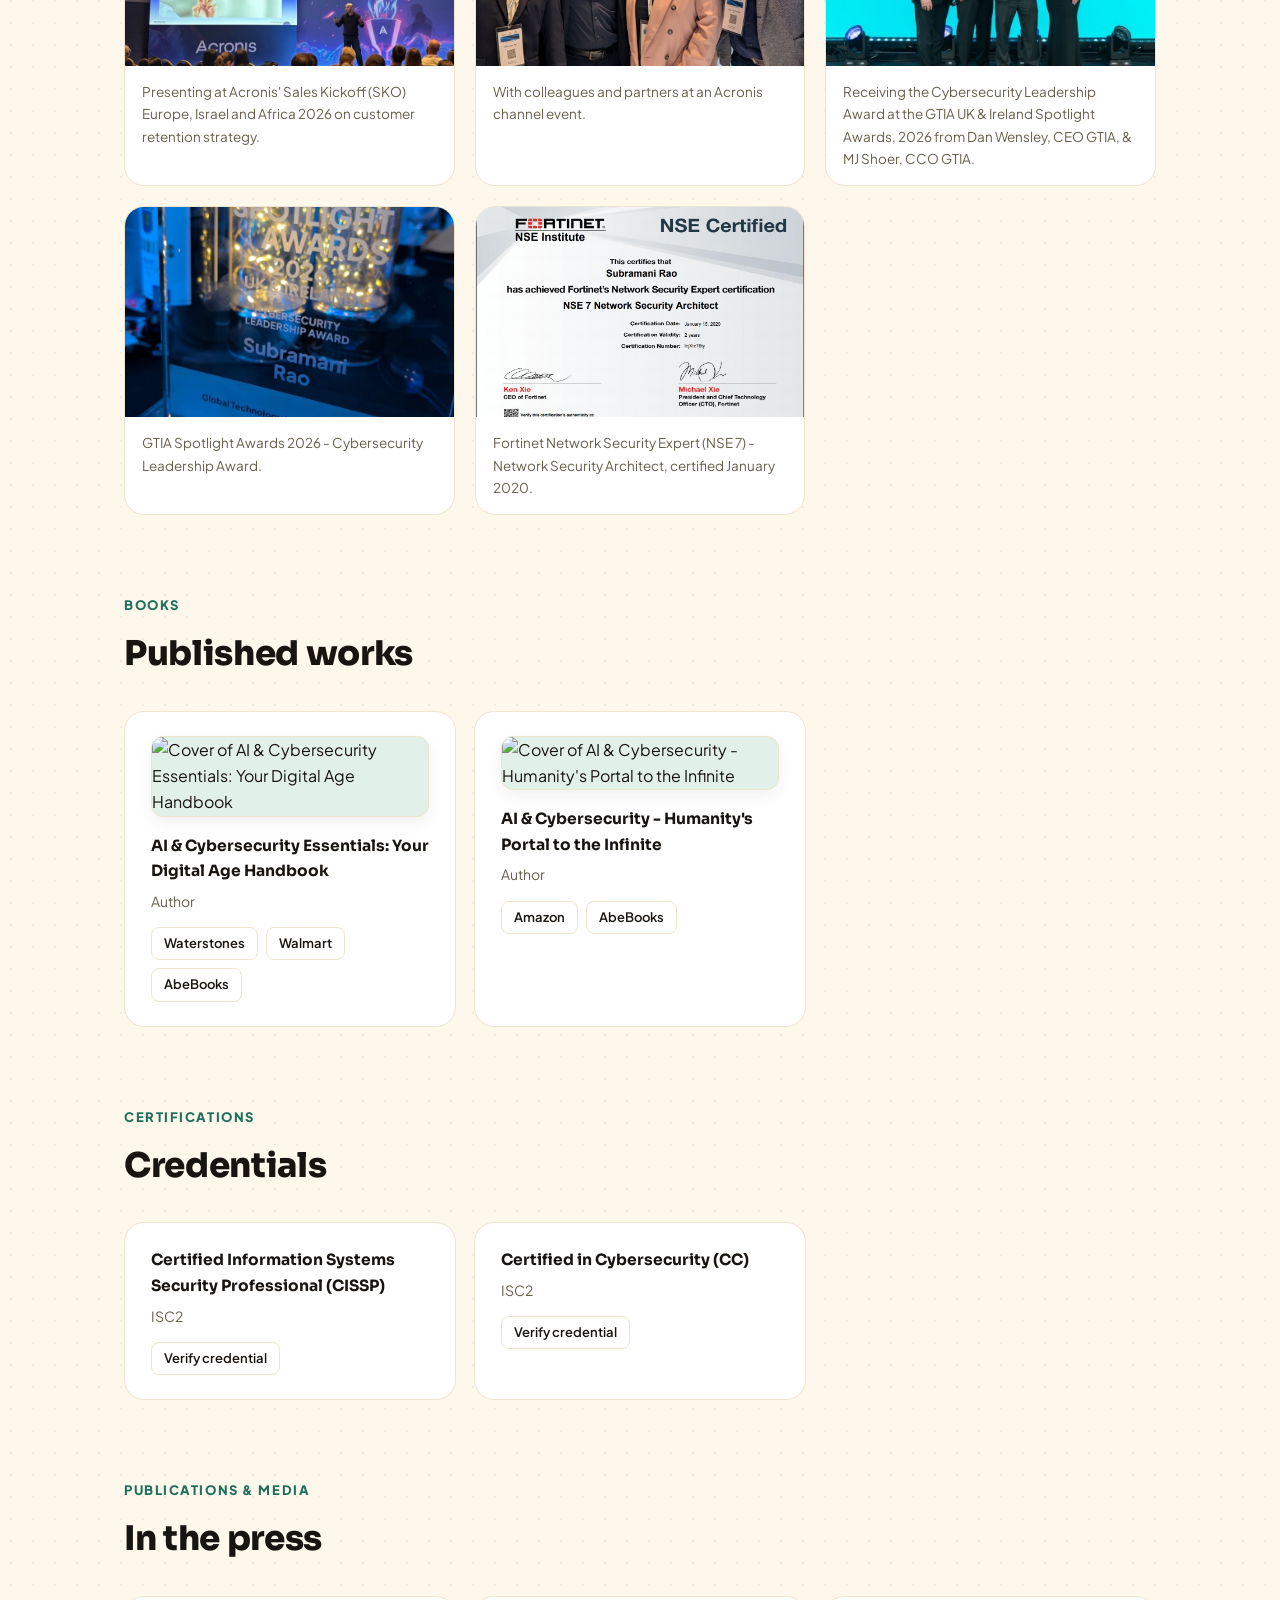
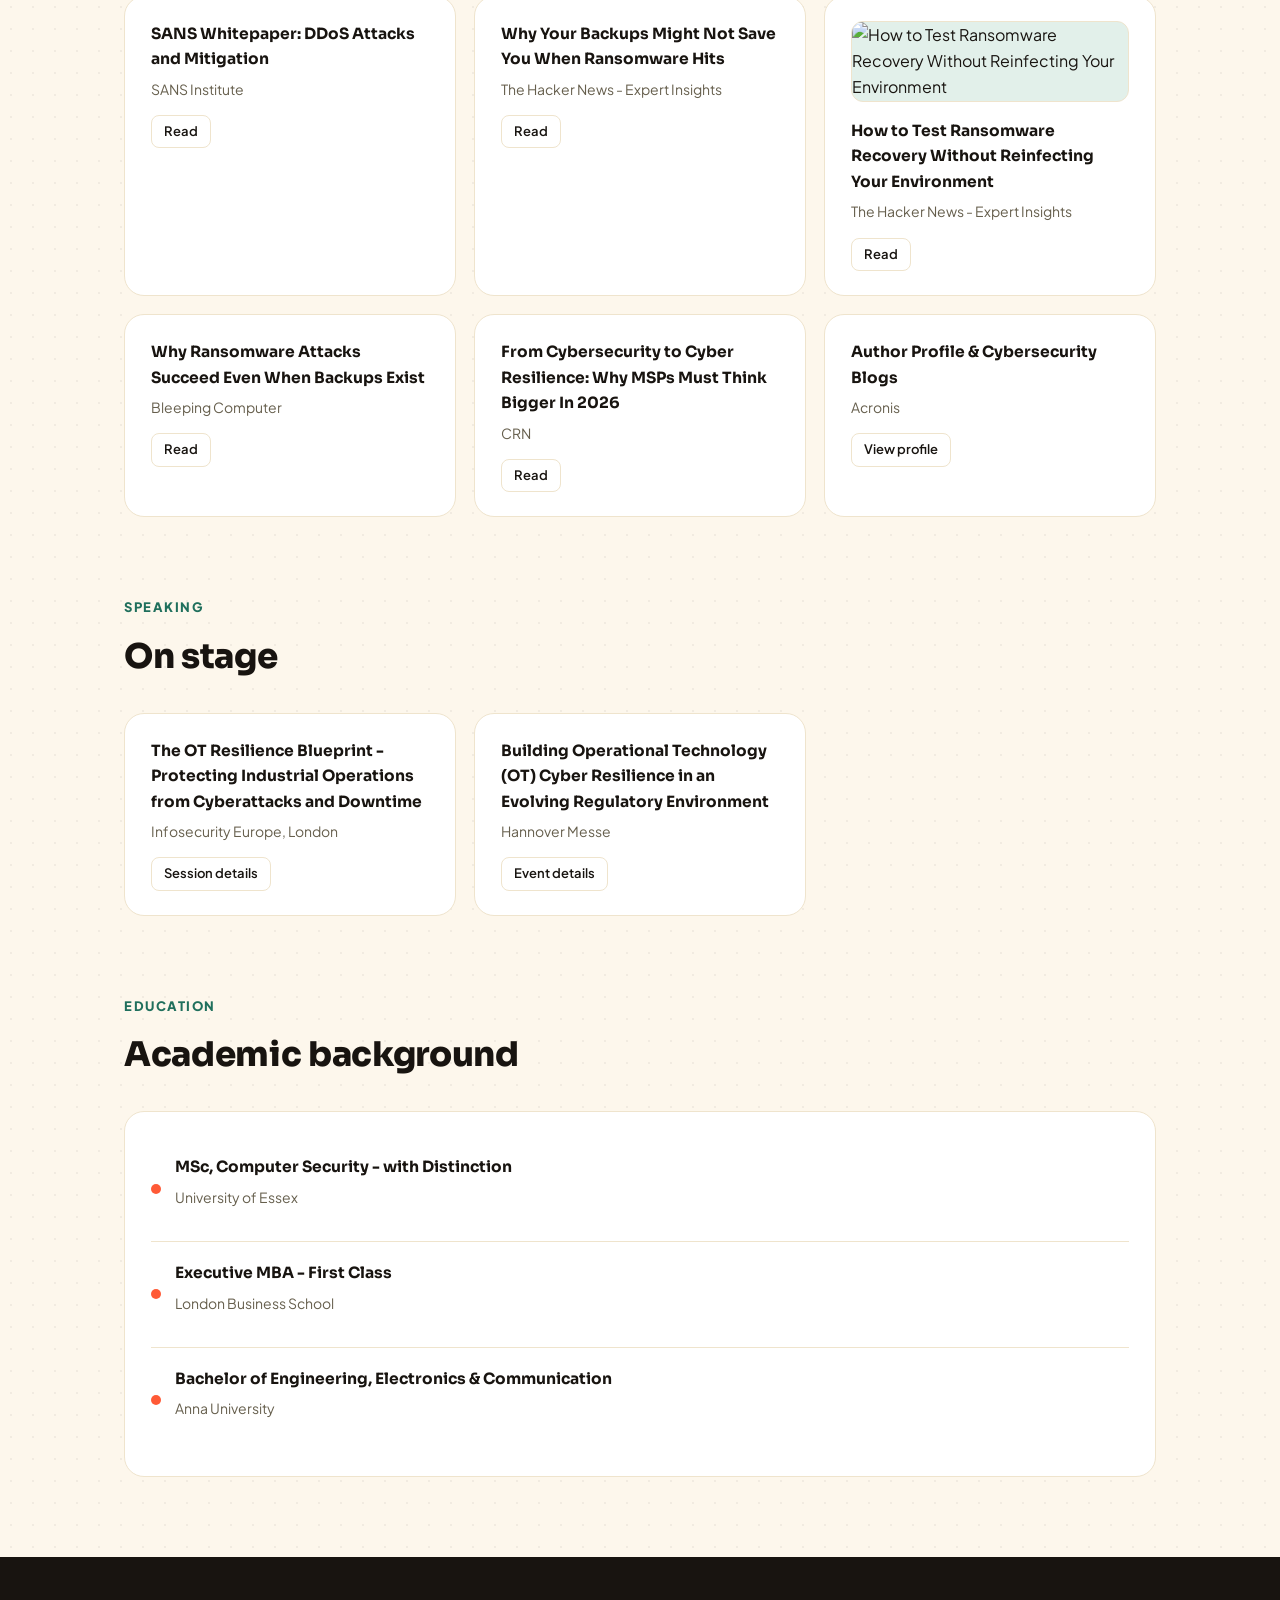
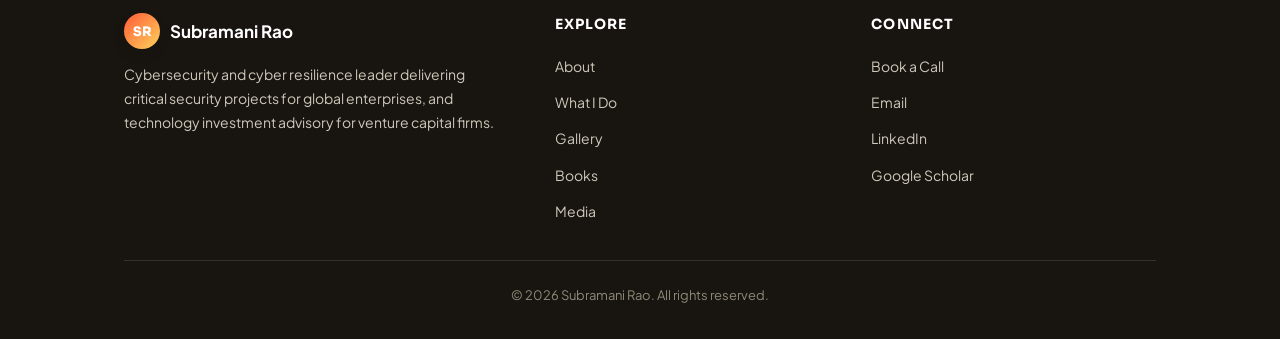
==== commit ce864e45: "Add files via upload" ====
--- a/index.html
+++ b/index.html
@@ -470,7 +470,8 @@
       <h1>Helping organizations stay resilient against evolving cyber threats.</h1>
       <p class="role">Cybersecurity &amp; cyber resilience leader, published author, and award-winning voice on ransomware resilience and OT security - trusted by global vendors, blue-chip enterprises, and venture capital investors alike.</p>
       <div class="links">
-        <a class="btn primary" href="mailto:ratnadeepika89@gmail.com">Get in touch</a>
+        <a class="btn primary" href="https://calendly.com/subramanirao/" target="_blank" rel="noopener">Book a Call</a>
+        <a class="btn" href="mailto:ratnadeepika89@gmail.com">Get in touch</a>
         <a class="btn" href="https://www.linkedin.com/in/raos/" target="_blank" rel="noopener">LinkedIn</a>
         <a class="btn" href="https://scholar.google.com/citations?user=5D9XCkkAAAAJ" target="_blank" rel="noopener">Google Scholar</a>
       </div>
@@ -773,6 +774,7 @@
       <div>
         <h4>Connect</h4>
         <ul>
+          <li><a href="https://calendly.com/subramanirao/" target="_blank" rel="noopener">Book a Call</a></li>
           <li><a href="mailto:ratnadeepika89@gmail.com">Email</a></li>
           <li><a href="https://www.linkedin.com/in/raos/" target="_blank" rel="noopener">LinkedIn</a></li>
           <li><a href="https://scholar.google.com/citations?user=5D9XCkkAAAAJ" target="_blank" rel="noopener">Google Scholar</a></li>
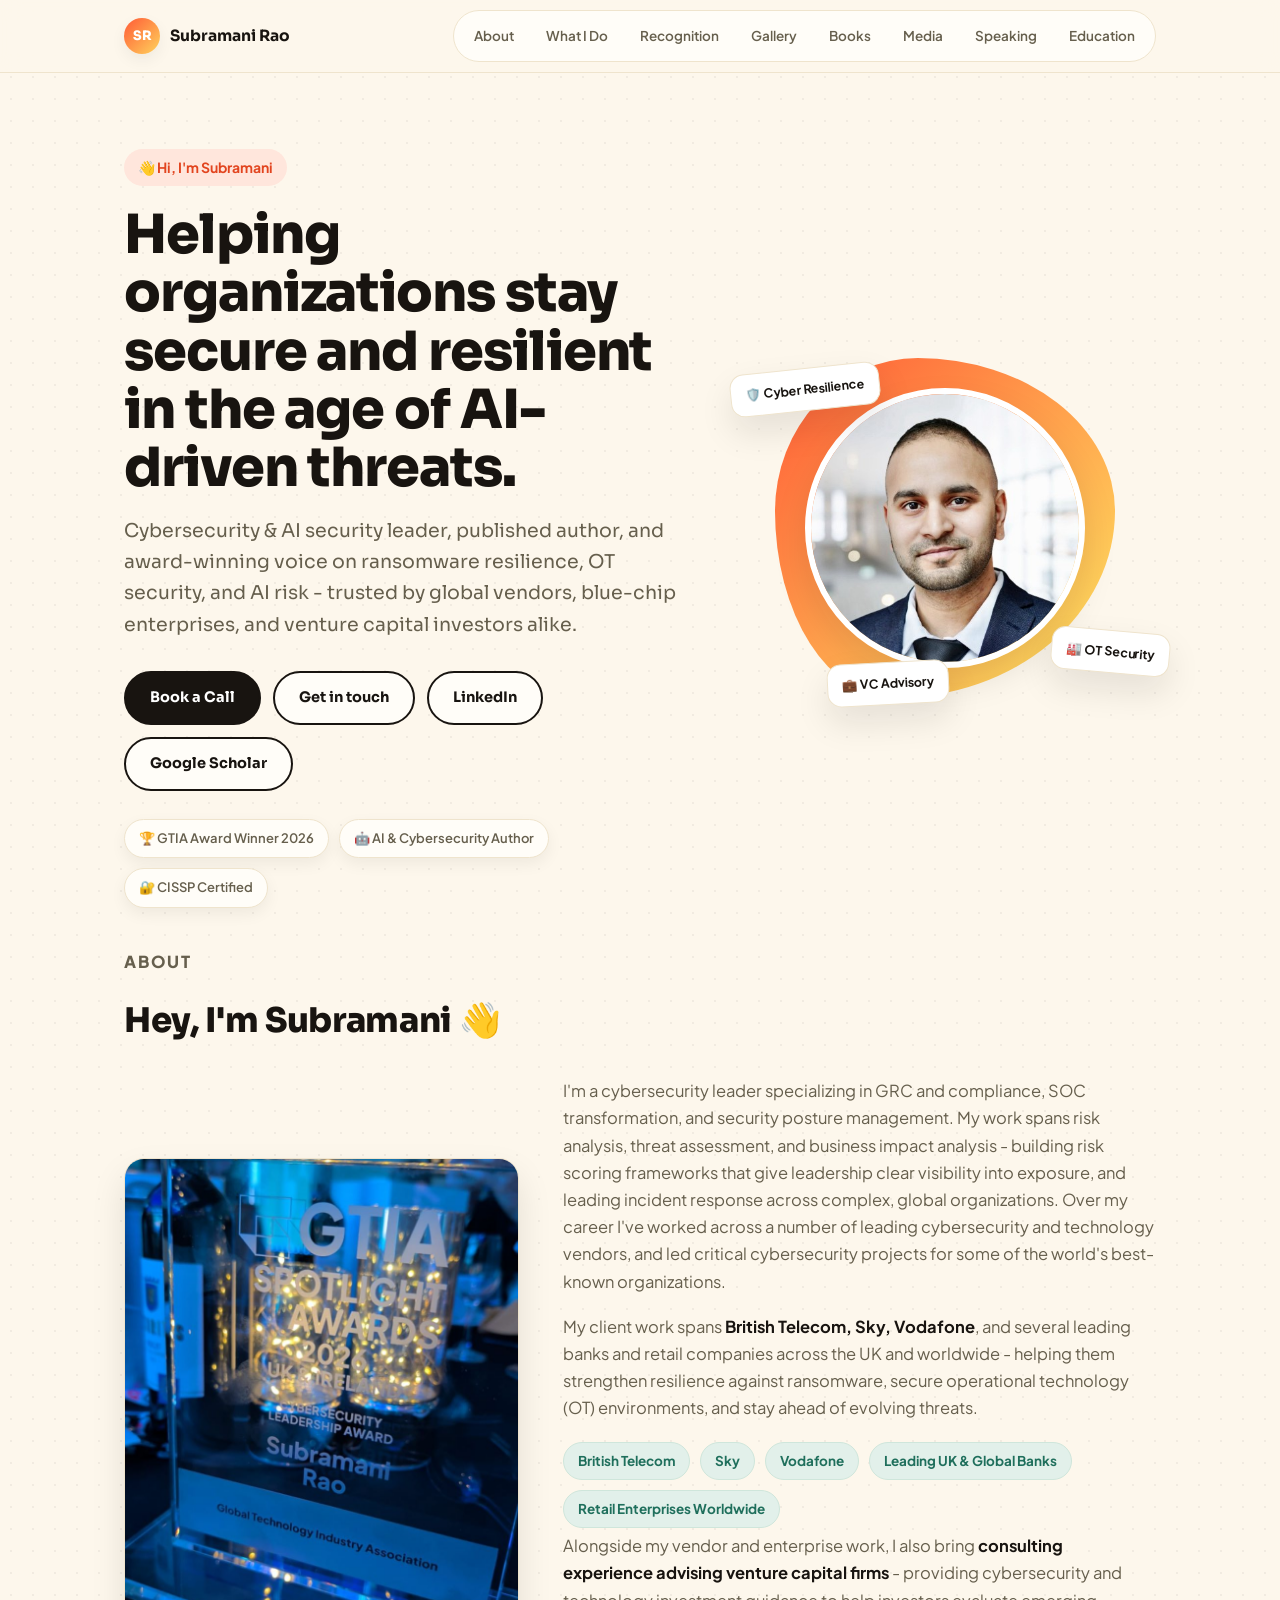
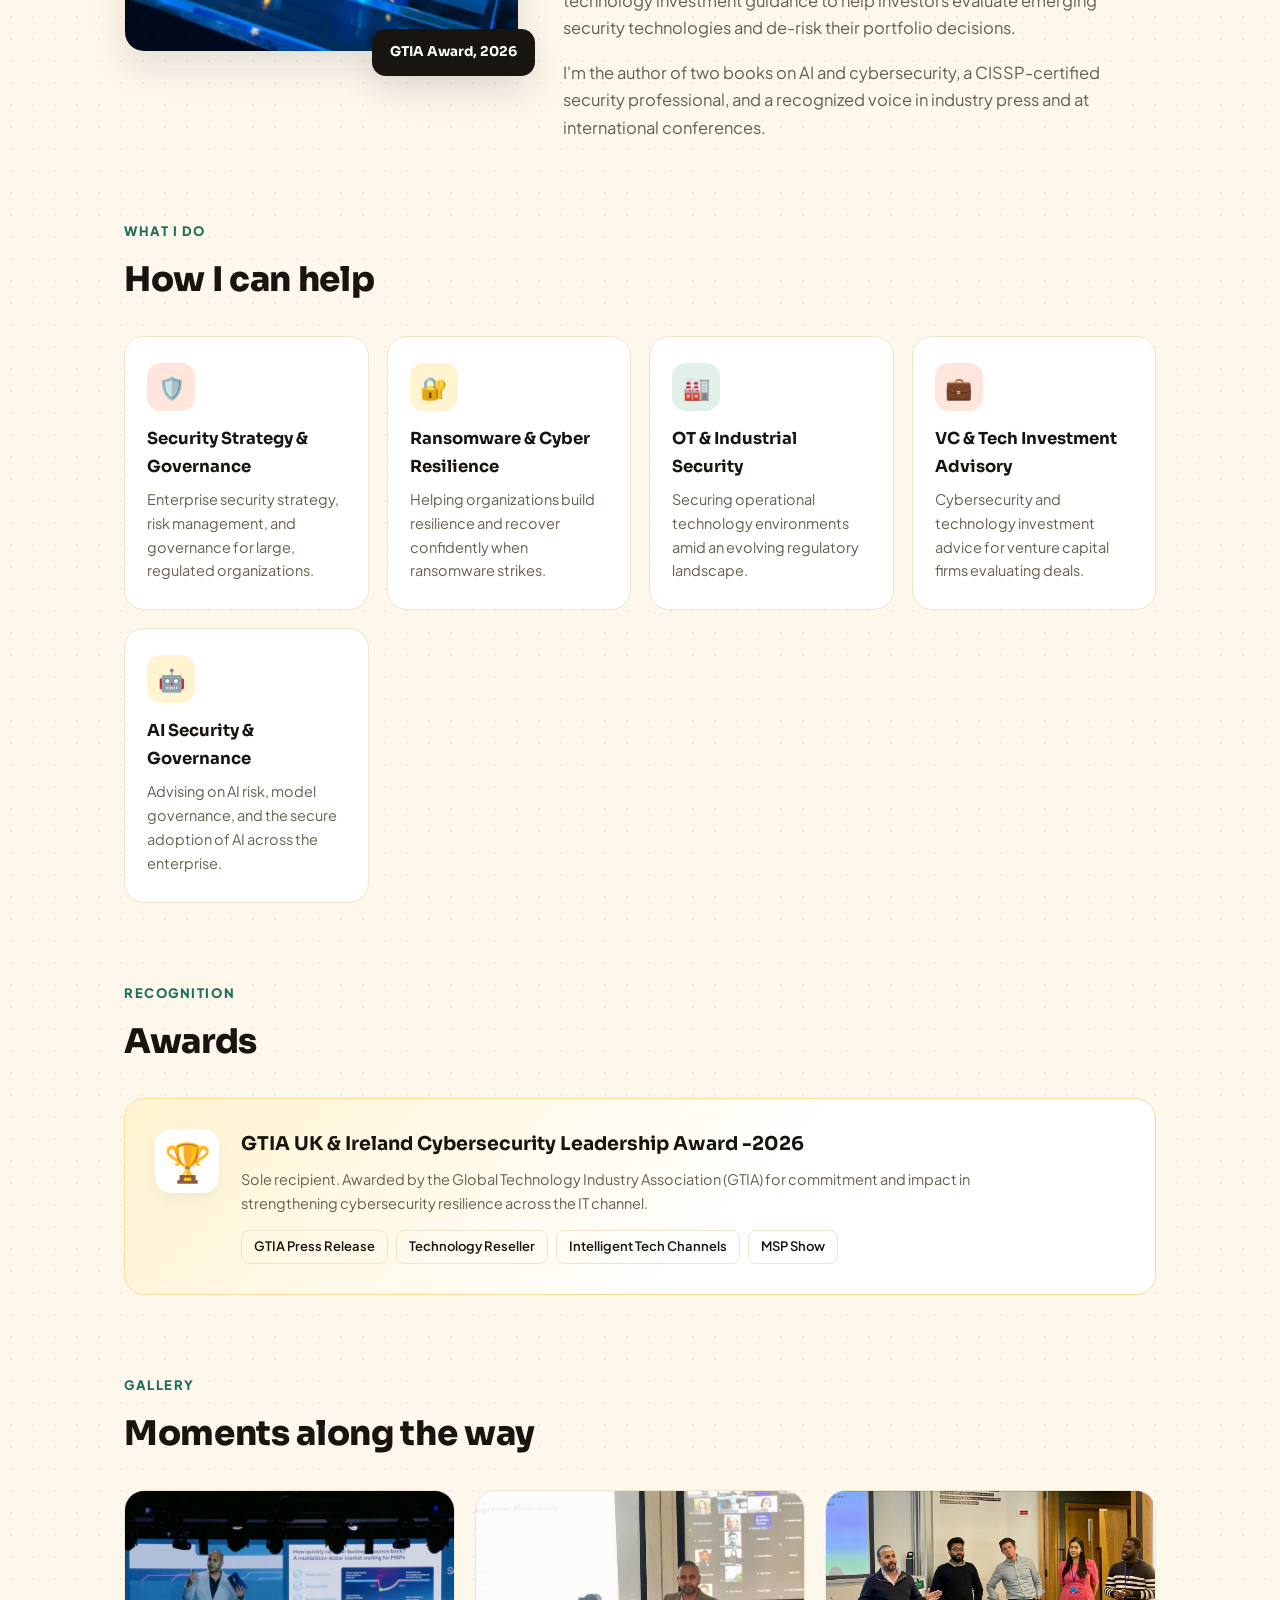
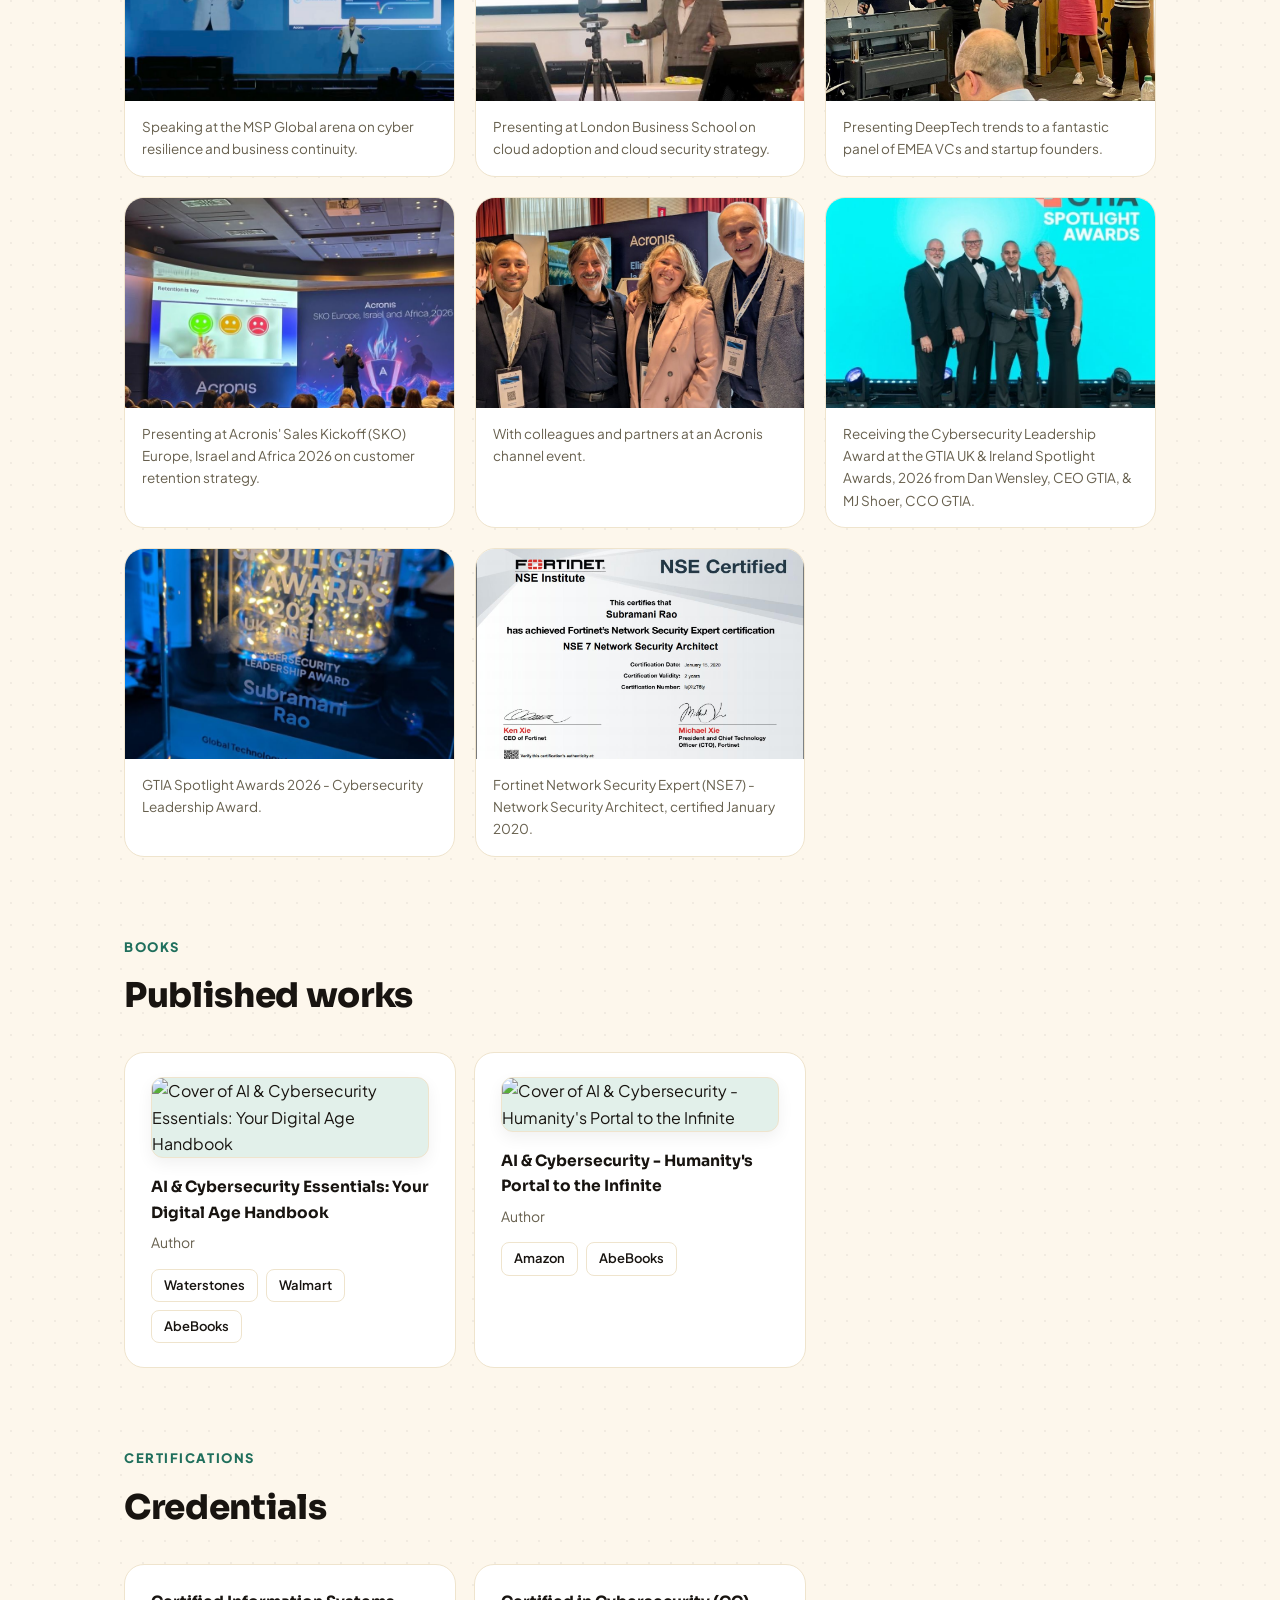
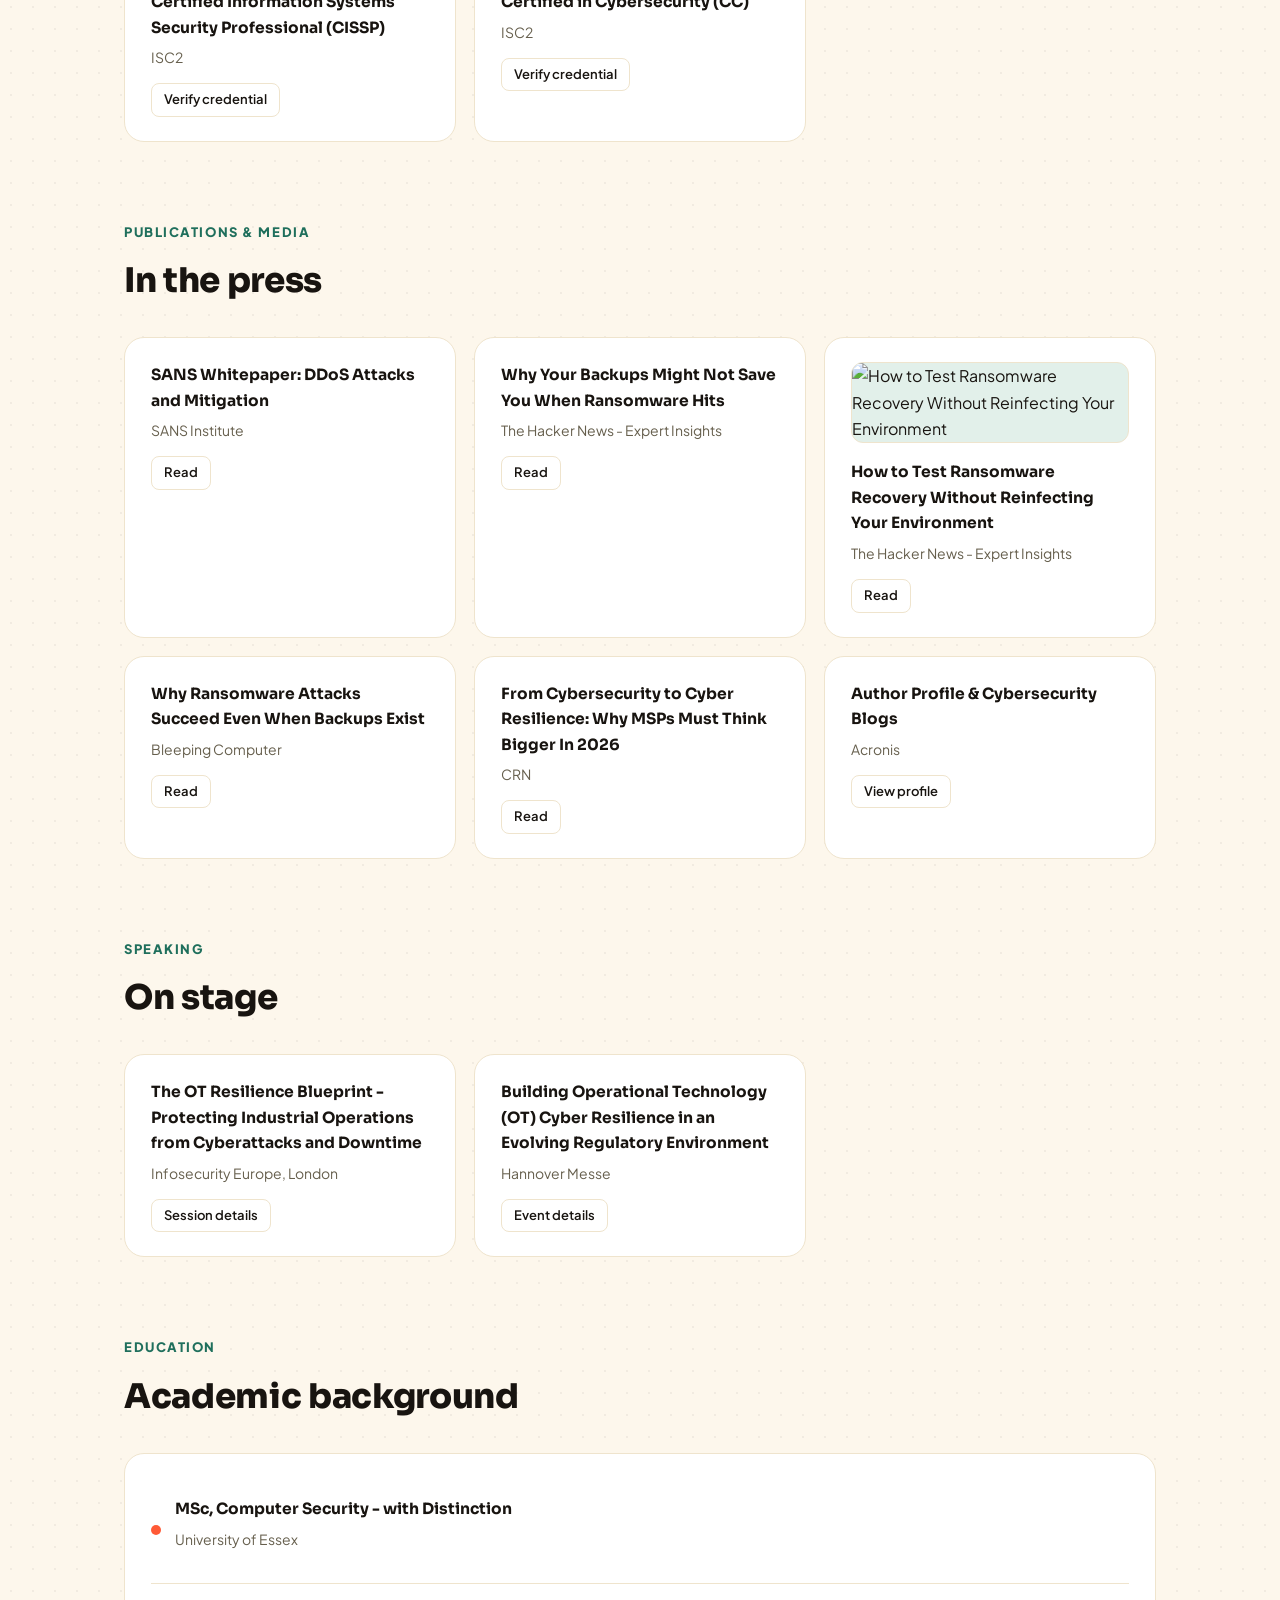
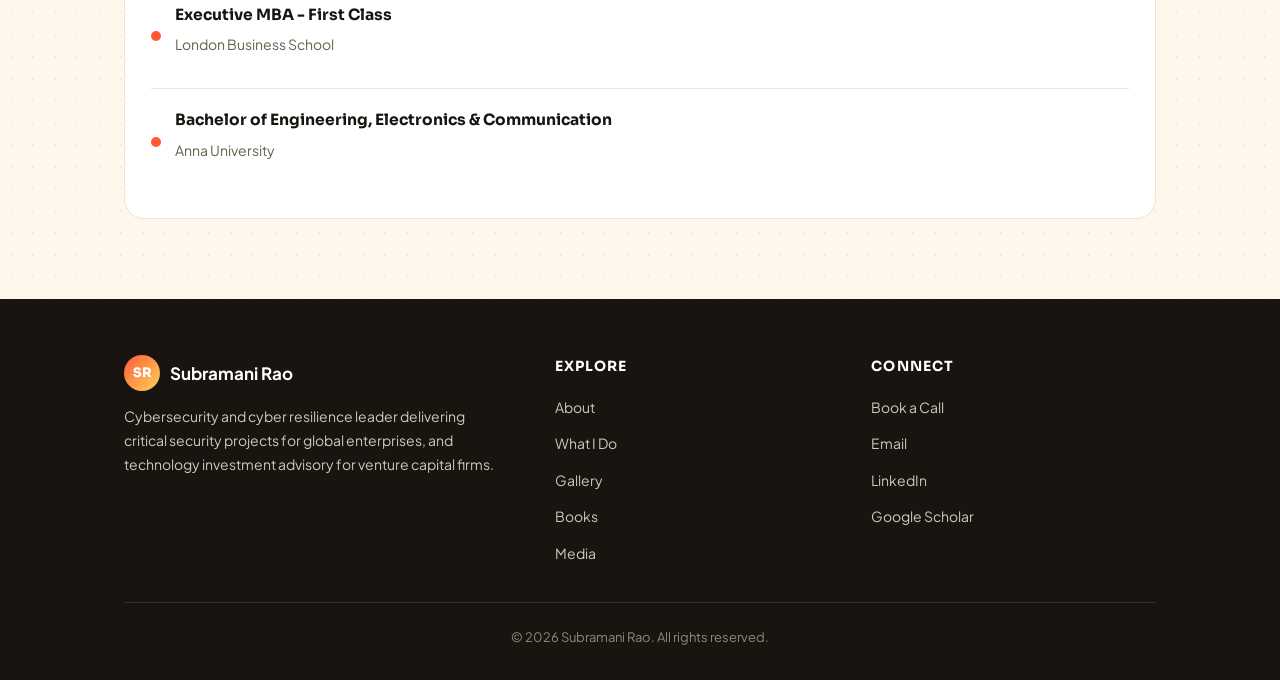
==== commit b3b2c3c0: "Add files via upload" ====
--- a/index.html
+++ b/index.html
@@ -3,8 +3,8 @@
 <head>
 <meta charset="UTF-8">
 <meta name="viewport" content="width=device-width, initial-scale=1.0">
-<title>Subramani Rao - Cybersecurity &amp; Cyber Resilience Leader</title>
-<meta name="description" content="Subramani Rao - Cybersecurity and cyber resilience leader who has delivered critical security projects for British Telecom, Sky, Vodafone, and leading banks and retailers worldwide. Author, speaker, and VC technology advisor.">
+<title>Subramani Rao - Cybersecurity &amp; AI Security Leader</title>
+<meta name="description" content="Subramani Rao - Cybersecurity and AI security leader who has delivered critical security projects for British Telecom, Sky, Vodafone, and leading banks and retailers worldwide. Author of two books on AI and cybersecurity, speaker, and VC technology advisor.">
 <link rel="preconnect" href="https://fonts.googleapis.com">
 <link rel="preconnect" href="https://fonts.gstatic.com" crossorigin>
 <link href="https://fonts.googleapis.com/css2?family=Sora:wght@600;700;800&family=Plus+Jakarta+Sans:ital,wght@0,400;0,500;0,600;0,700;1,500&display=swap" rel="stylesheet">
@@ -304,6 +304,7 @@
   .service-card:nth-child(2) .service-icon{background:var(--yellow-soft);}
   .service-card:nth-child(3) .service-icon{background:var(--accent2-tint);}
   .service-card:nth-child(4) .service-icon{background:var(--accent-tint);}
+  .service-card:nth-child(5) .service-icon{background:var(--yellow-soft);}
   .service-card h3{font-size:16.5px;margin:0 0 8px;font-weight:700;}
   .service-card p{color:var(--ink-dim);font-size:14.5px;margin:0;}
 
@@ -467,8 +468,8 @@
   <div class="wrap">
     <div class="hero-copy">
       <span class="eyebrow">👋 Hi, I'm Subramani</span>
-      <h1>Helping organizations stay resilient against evolving cyber threats.</h1>
-      <p class="role">Cybersecurity &amp; cyber resilience leader, published author, and award-winning voice on ransomware resilience and OT security - trusted by global vendors, blue-chip enterprises, and venture capital investors alike.</p>
+      <h1>Helping organizations stay secure and resilient in the age of AI-driven threats.</h1>
+      <p class="role">Cybersecurity &amp; AI security leader, published author, and award-winning voice on ransomware resilience, OT security, and AI risk - trusted by global vendors, blue-chip enterprises, and venture capital investors alike.</p>
       <div class="links">
         <a class="btn primary" href="https://calendly.com/subramanirao/" target="_blank" rel="noopener">Book a Call</a>
         <a class="btn" href="mailto:ratnadeepika89@gmail.com">Get in touch</a>
@@ -477,7 +478,7 @@
       </div>
       <div class="hero-badges">
         <span class="hero-badge">🏆 GTIA Award Winner 2026</span>
-        <span class="hero-badge">📚 Author of 2 Books</span>
+        <span class="hero-badge">🤖 AI &amp; Cybersecurity Author</span>
         <span class="hero-badge">🔐 CISSP Certified</span>
       </div>
     </div>
@@ -558,6 +559,11 @@
         <div class="service-icon">💼</div>
         <h3>VC &amp; Tech Investment Advisory</h3>
         <p>Cybersecurity and technology investment advice for venture capital firms evaluating deals.</p>
+      </div>
+      <div class="service-card">
+        <div class="service-icon">🤖</div>
+        <h3>AI Security &amp; Governance</h3>
+        <p>Advising on AI risk, model governance, and the secure adoption of AI across the enterprise.</p>
       </div>
     </div>
   </section>
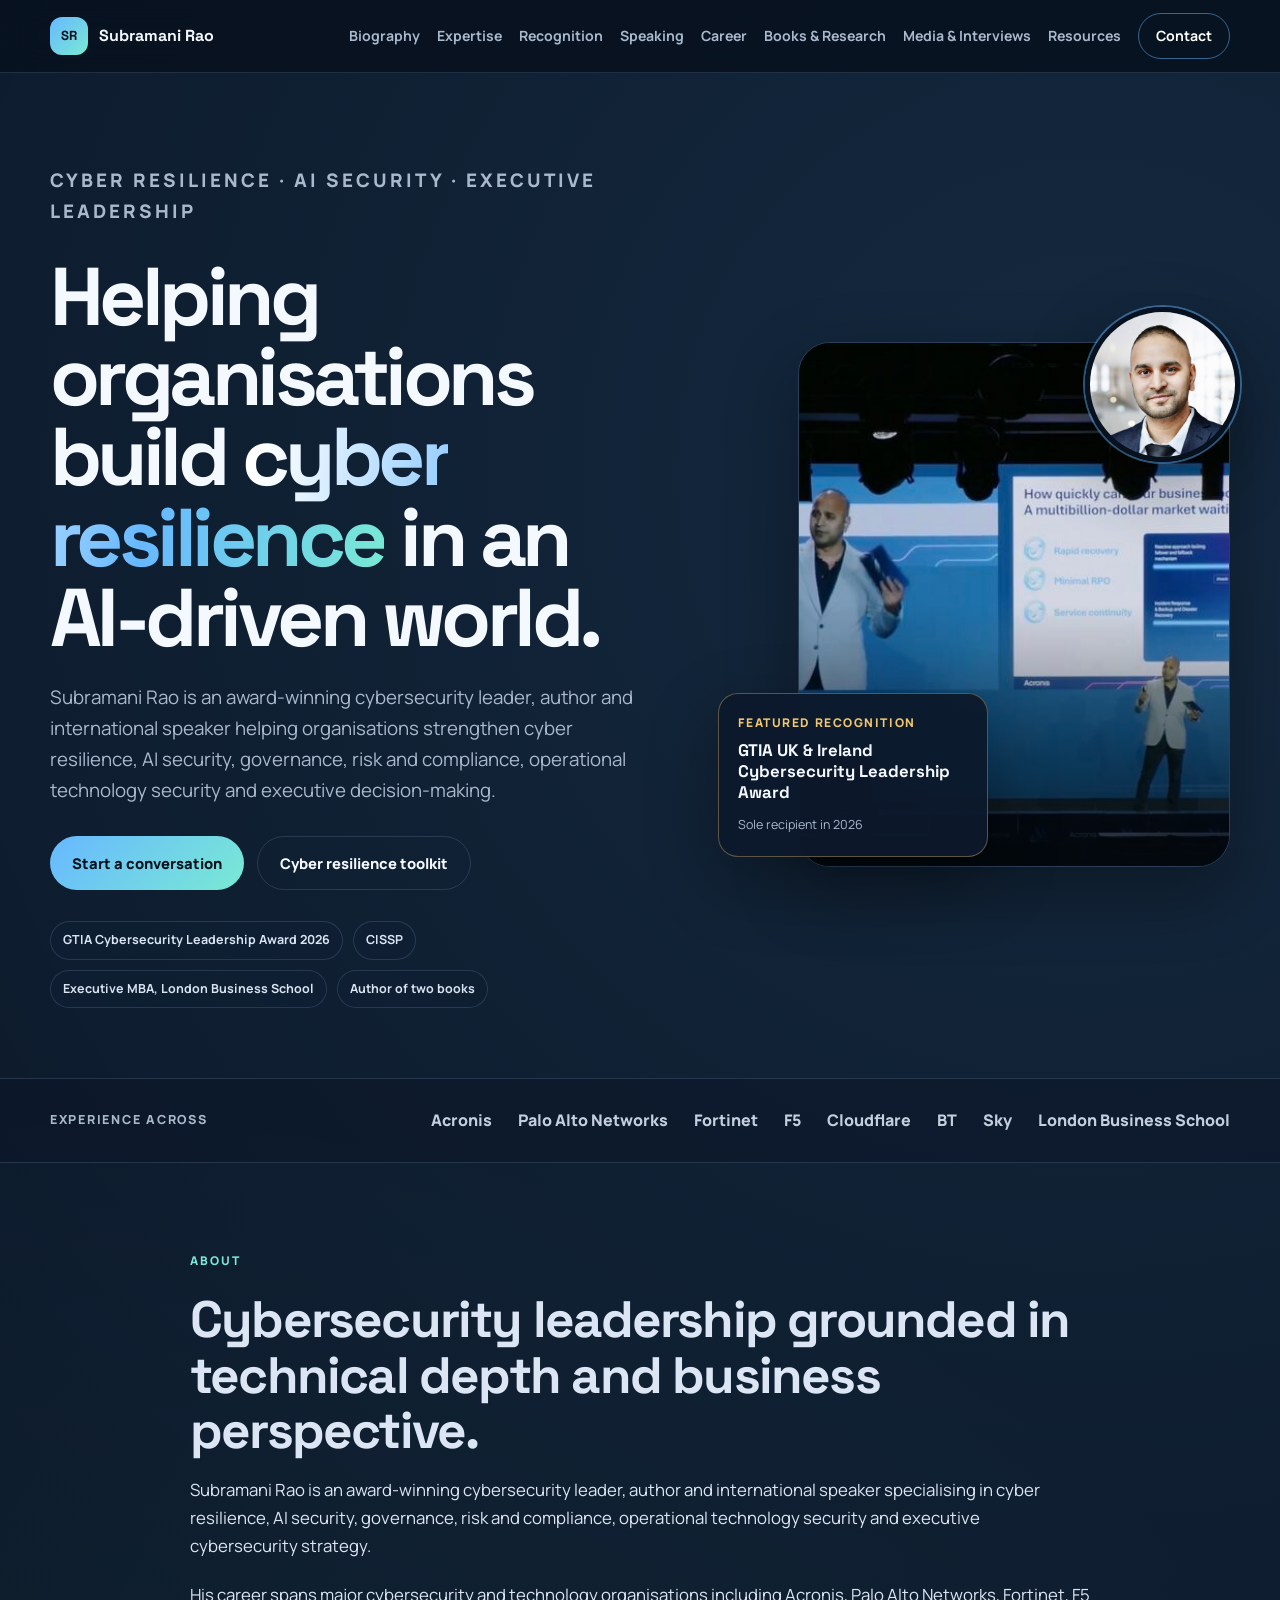
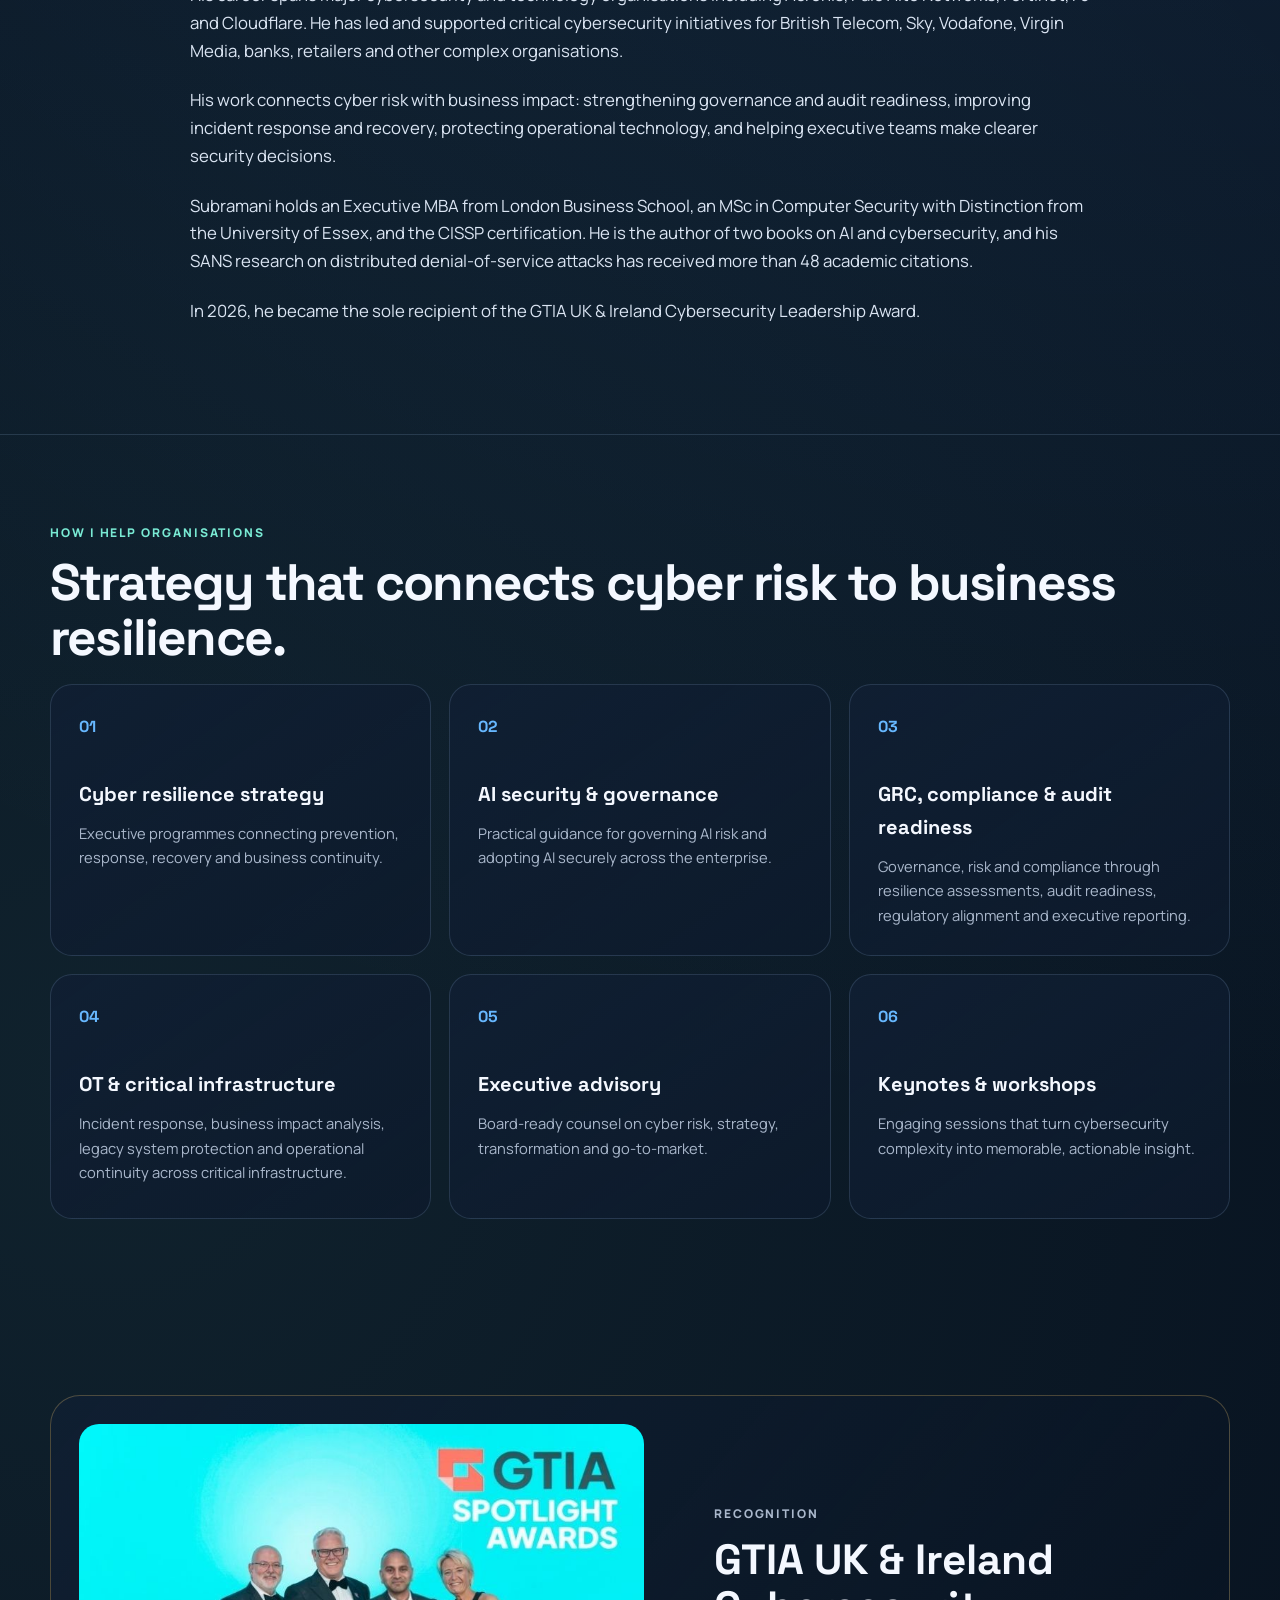
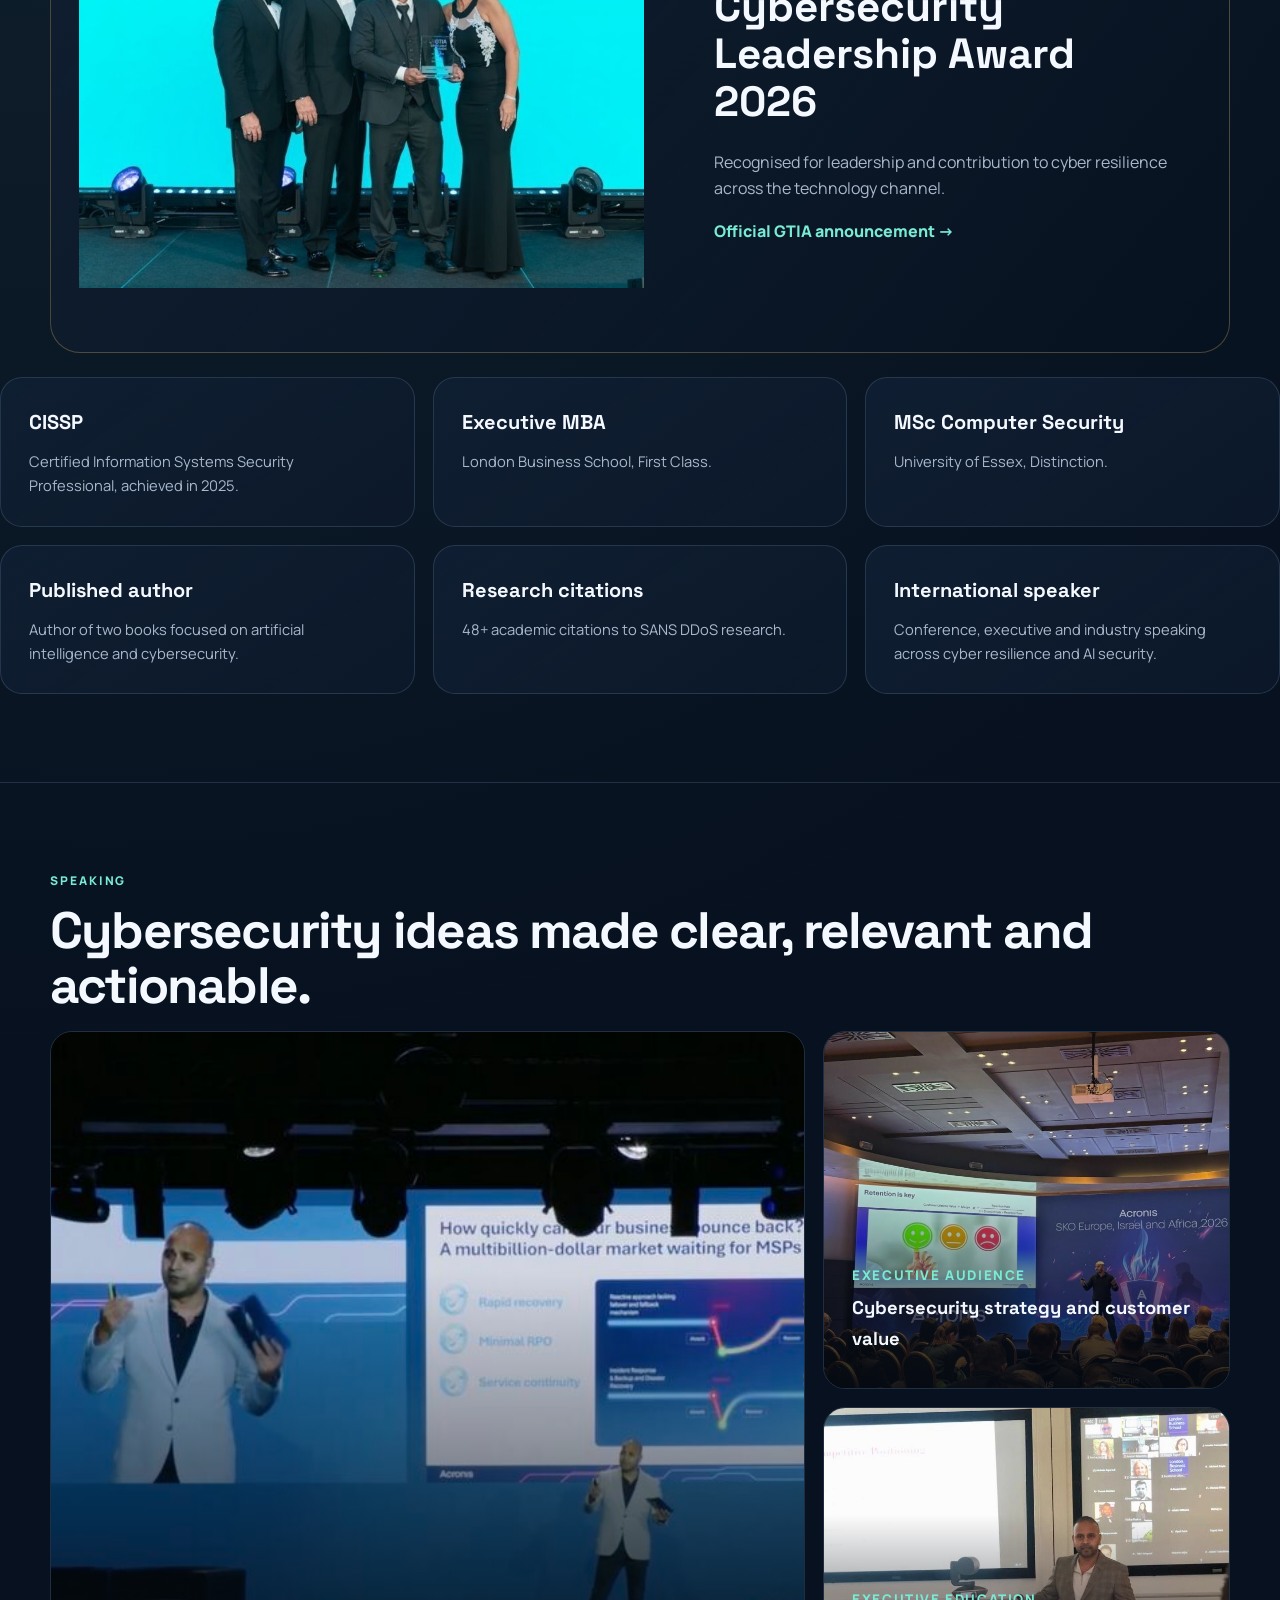
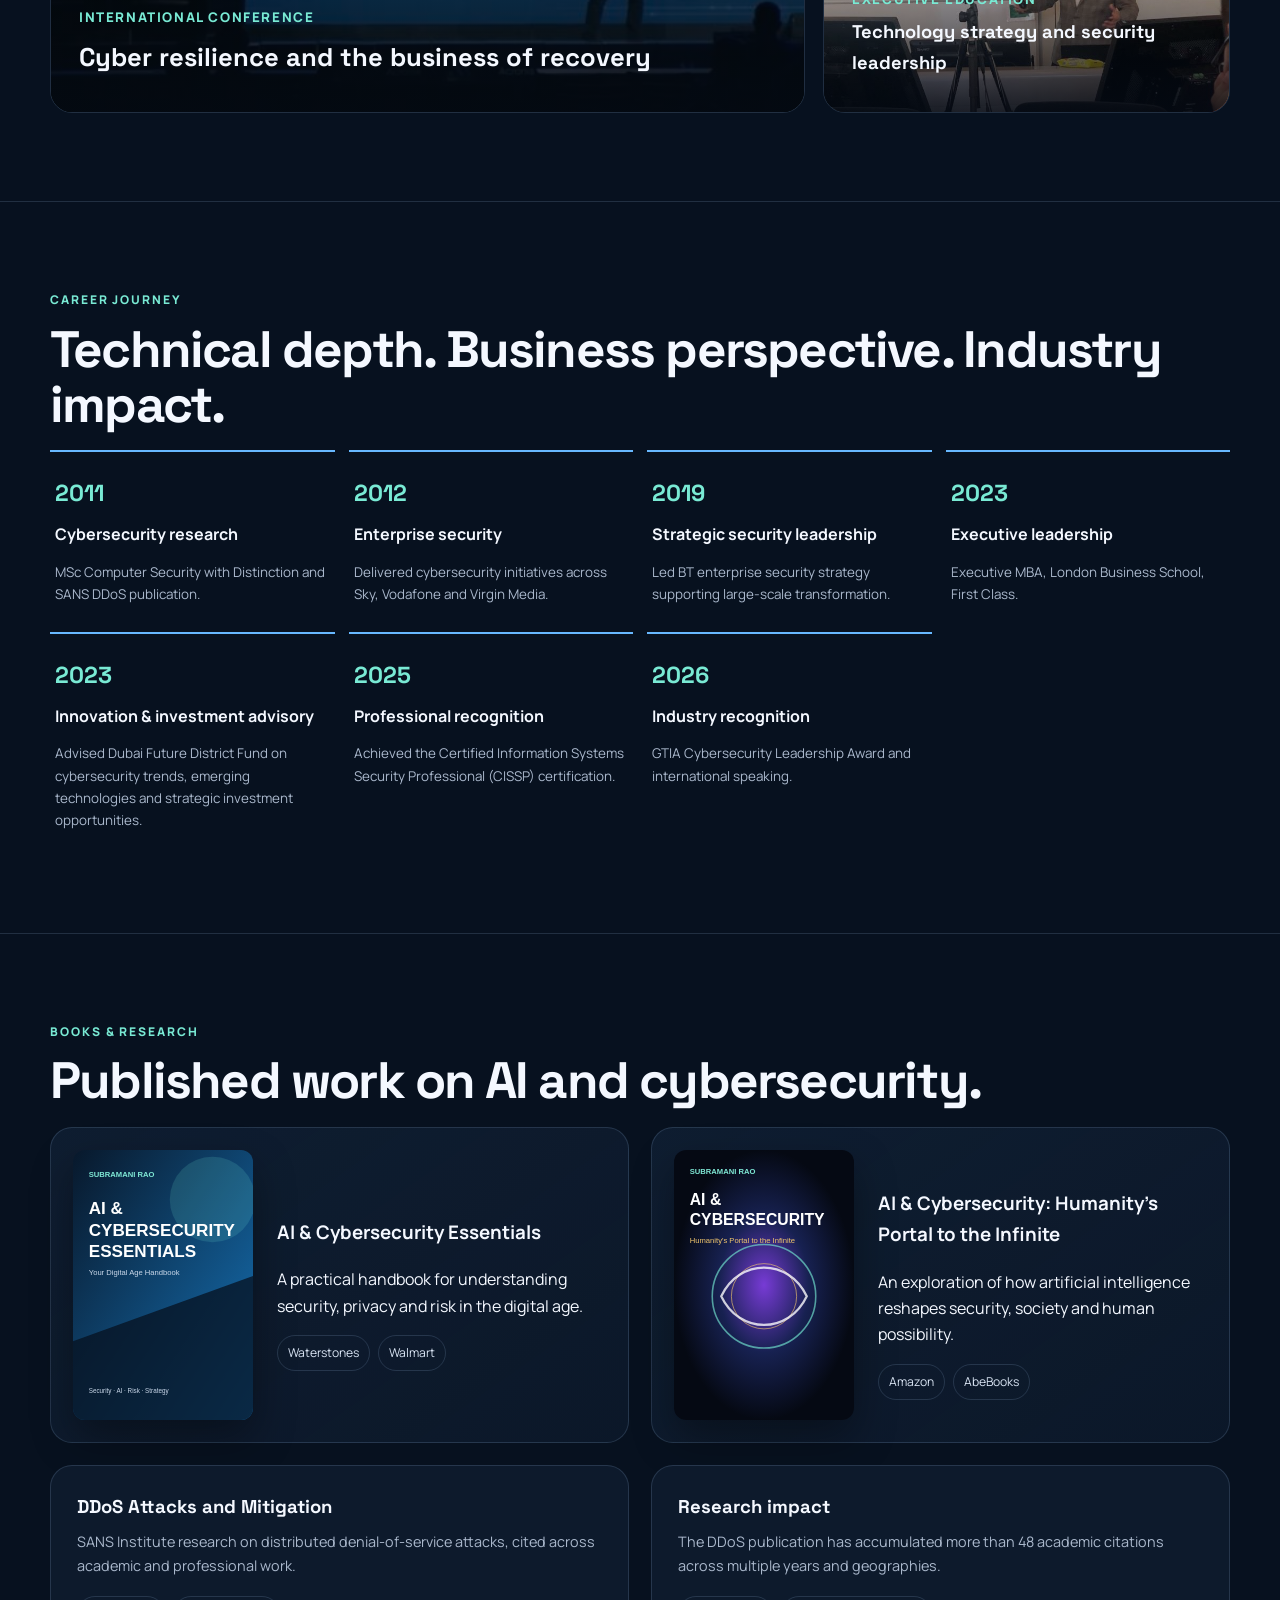
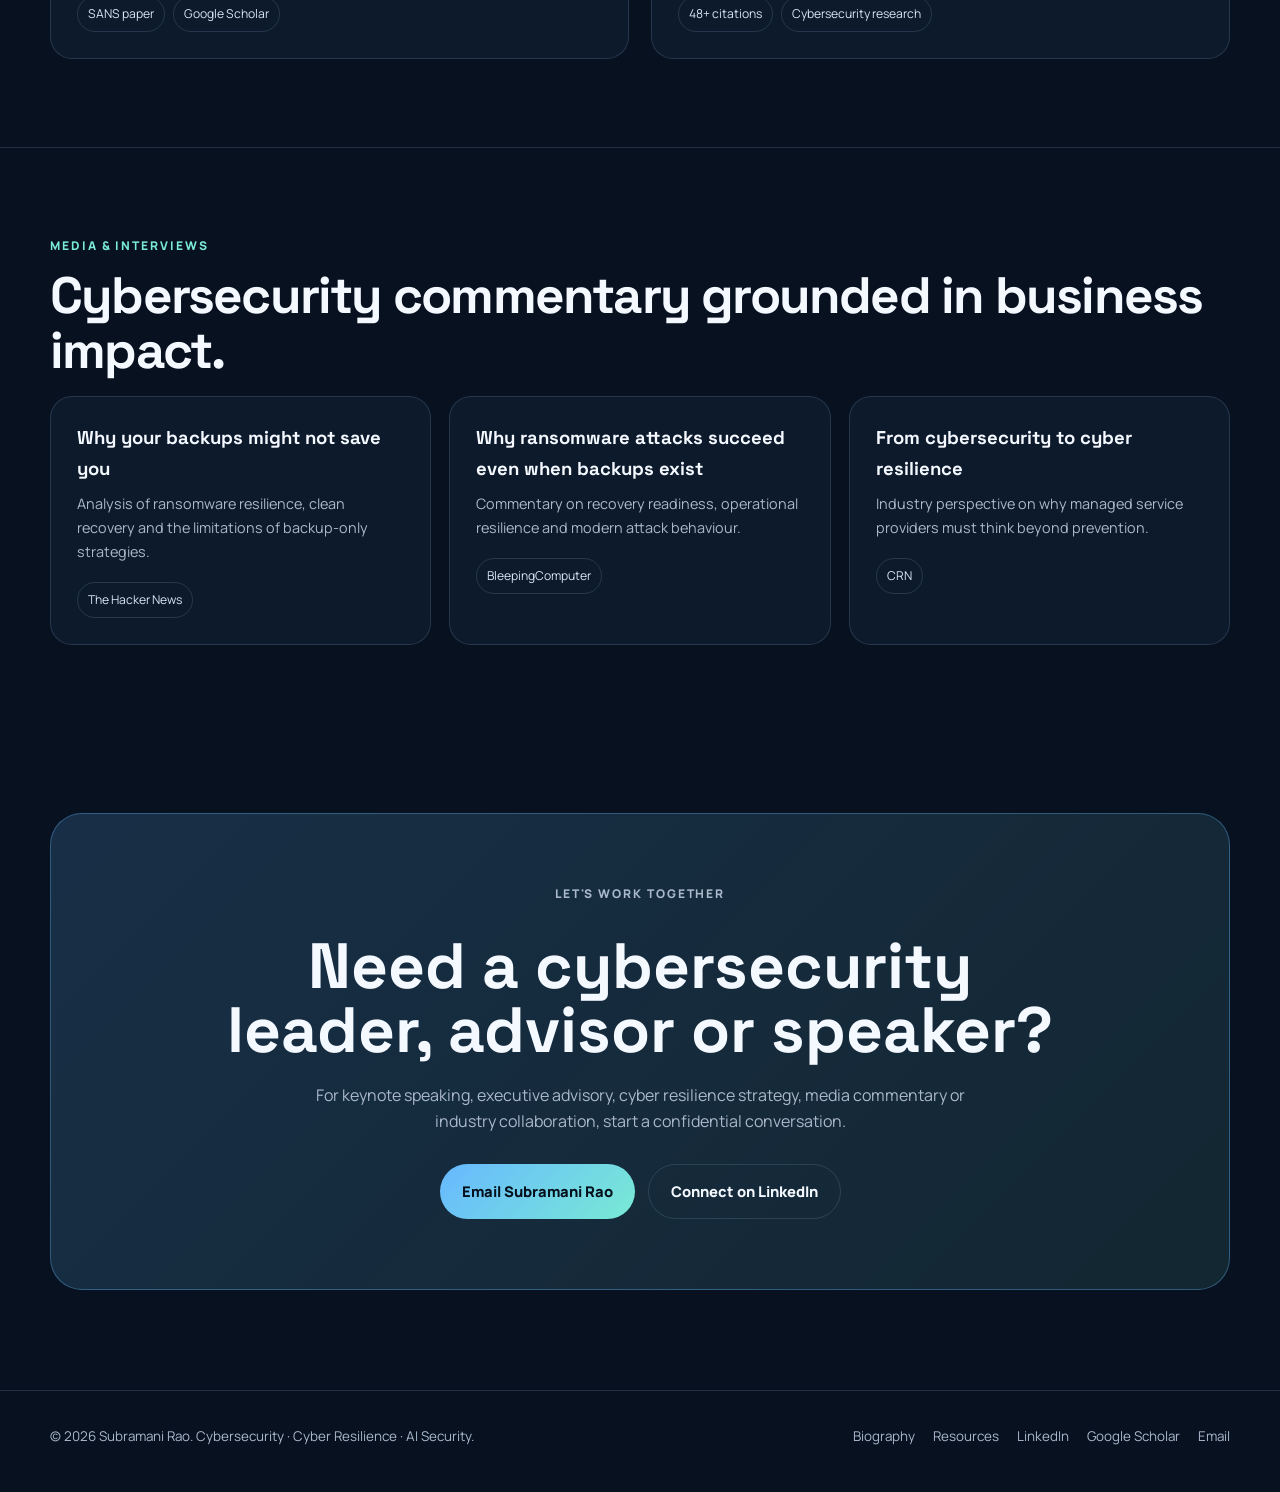
==== commit d8ea39ea: "Add files via upload" ====
--- a/index.html
+++ b/index.html
@@ -1,797 +1,15 @@
-<!DOCTYPE html>
-<html lang="en">
-<head>
-<meta charset="UTF-8">
-<meta name="viewport" content="width=device-width, initial-scale=1.0">
-<title>Subramani Rao - Cybersecurity &amp; AI Security Leader</title>
-<meta name="description" content="Subramani Rao - Cybersecurity and AI security leader who has delivered critical security projects for British Telecom, Sky, Vodafone, and leading banks and retailers worldwide. Author of two books on AI and cybersecurity, speaker, and VC technology advisor.">
-<link rel="preconnect" href="https://fonts.googleapis.com">
-<link rel="preconnect" href="https://fonts.gstatic.com" crossorigin>
-<link href="https://fonts.googleapis.com/css2?family=Sora:wght@600;700;800&family=Plus+Jakarta+Sans:ital,wght@0,400;0,500;0,600;0,700;1,500&display=swap" rel="stylesheet">
-<style>
-  :root{
-    --bg:#fdf7ec;
-    --surface:#fffdf8;
-    --card:#ffffff;
-    --border:#efe4cd;
-    --ink:#181410;
-    --ink-dim:#665f4d;
-    --accent:#ff5a36;
-    --accent-dark:#e2451f;
-    --accent-tint:#ffe6dc;
-    --accent-2:#1f6f5c;
-    --accent2-tint:#e2f0ea;
-    --yellow:#ffd35c;
-    --yellow-soft:#fff3d0;
-    --yellow-border:#f3dd9a;
-    --font-head:'Sora',-apple-system,BlinkMacSystemFont,"Segoe UI",sans-serif;
-    --font-body:'Plus Jakarta Sans',-apple-system,BlinkMacSystemFont,"Segoe UI",Roboto,Helvetica,Arial,sans-serif;
-    --radius:20px;
-    --maxw:1080px;
-    --shadow-sm:0 6px 16px rgba(24,20,16,0.06);
-    --shadow-md:0 16px 34px rgba(24,20,16,0.10);
-  }
-  *{box-sizing:border-box;}
-  html{scroll-behavior:smooth;}
-  body{
-    margin:0;
-    background:
-      radial-gradient(circle, rgba(24,20,16,0.05) 1px, transparent 1.3px) 0 0/22px 22px,
-      var(--bg);
-    color:var(--ink);
-    font-family:var(--font-body);
-    line-height:1.65;
-  }
-  h1,h2,h3,.item-title,.role,nav.topnav .brand-name,.card-title{font-family:var(--font-head);}
-  a{color:var(--accent-dark);text-decoration:none;}
-  a:hover{text-decoration:underline;}
-  .wrap{max-width:var(--maxw);margin:0 auto;padding:0 24px;}
-  ::selection{background:var(--yellow);color:var(--ink);}
-
-  .mark{background:linear-gradient(transparent 62%, var(--yellow) 62%);padding:0 2px;}
-
-  /* NAV */
-  nav.topnav{
-    position:sticky;
-    top:0;
-    z-index:50;
-    background:rgba(253,247,236,0.86);
-    backdrop-filter:blur(10px);
-    -webkit-backdrop-filter:blur(10px);
-    border-bottom:1px solid var(--border);
-  }
-  nav.topnav .wrap{
-    display:flex;
-    align-items:center;
-    justify-content:space-between;
-    height:72px;
-    gap:16px;
-  }
-  .brand{display:flex;align-items:center;gap:10px;flex-shrink:0;}
-  .brand:hover{text-decoration:none;}
-  .brand-avatar{
-    width:36px;height:36px;border-radius:50%;
-    background:linear-gradient(135deg,var(--accent),var(--yellow));
-    display:flex;align-items:center;justify-content:center;
-    color:#fff;font-weight:800;font-size:13px;font-family:var(--font-head);
-    box-shadow:var(--shadow-sm);
-  }
-  .brand-name{font-weight:700;color:var(--ink);font-size:15.5px;}
-  nav.topnav .tabs{
-    list-style:none;
-    display:flex;
-    gap:2px;
-    margin:0;
-    padding:5px;
-    background:var(--surface);
-    border:1px solid var(--border);
-    border-radius:999px;
-    overflow-x:auto;
-    scrollbar-width:none;
-  }
-  nav.topnav .tabs::-webkit-scrollbar{display:none;}
-  nav.topnav a.navlink{
-    color:var(--ink-dim);
-    font-size:13.5px;
-    font-weight:600;
-    white-space:nowrap;
-    padding:9px 15px;
-    border-radius:999px;
-    display:block;
-  }
-  nav.topnav a.navlink:hover{color:var(--ink);text-decoration:none;background:var(--accent-tint);}
-
-  /* HERO */
-  header.hero{
-    padding:76px 24px 40px;
-    position:relative;
-    overflow:hidden;
-  }
-  .hero .wrap{
-    display:grid;
-    grid-template-columns:1.15fr 0.85fr;
-    align-items:center;
-    gap:40px;
-  }
-  .hero .eyebrow{
-    display:inline-flex;
-    align-items:center;
-    gap:8px;
-    font-size:14px;
-    font-weight:700;
-    color:var(--accent-dark);
-    background:var(--accent-tint);
-    padding:7px 14px;
-    border-radius:999px;
-    margin:0 0 20px;
-  }
-  .hero h1{
-    font-size:clamp(34px,5.2vw,54px);
-    margin:0 0 18px;
-    font-weight:800;
-    letter-spacing:-0.02em;
-    line-height:1.08;
-  }
-  .hero .role{
-    font-size:19px;
-    color:var(--ink-dim);
-    margin:0 0 30px;
-    max-width:52ch;
-  }
-  .hero .links{
-    display:flex;
-    flex-wrap:wrap;
-    gap:12px;
-  }
-  .btn{
-    padding:13px 24px;
-    border-radius:999px;
-    border:2px solid var(--ink);
-    color:var(--ink);
-    font-size:14.5px;
-    font-weight:700;
-    font-family:var(--font-head);
-    transition:.15s;
-    background:var(--surface);
-    display:inline-block;
-  }
-  .btn:hover{transform:translateY(-2px);text-decoration:none;box-shadow:var(--shadow-sm);}
-  .btn.primary{background:var(--ink);border-color:var(--ink);color:#fff;}
-  .btn.primary:hover{background:var(--accent-dark);border-color:var(--accent-dark);color:#fff;}
-
-  .hero-badges{
-    display:flex;
-    flex-wrap:wrap;
-    gap:10px;
-    margin-top:28px;
-  }
-  .hero-badge{
-    background:var(--surface);
-    border:1px solid var(--border);
-    border-radius:999px;
-    padding:8px 14px;
-    font-size:13px;
-    font-weight:600;
-    color:var(--ink-dim);
-    box-shadow:var(--shadow-sm);
-    display:inline-flex;align-items:center;gap:6px;
-  }
-
-  .hero-art{position:relative;display:flex;align-items:center;justify-content:center;min-height:340px;}
-  .hero-blob{
-    position:absolute;
-    width:340px;height:340px;
-    background:linear-gradient(135deg,var(--accent),var(--yellow) 85%);
-    border-radius:42% 58% 65% 35% / 45% 45% 55% 55%;
-    animation:blobmove 9s ease-in-out infinite;
-    z-index:0;
-  }
-  @keyframes blobmove{
-    0%,100%{border-radius:42% 58% 65% 35% / 45% 45% 55% 55%;transform:rotate(0deg) scale(1);}
-    50%{border-radius:60% 40% 35% 65% / 55% 60% 40% 45%;transform:rotate(6deg) scale(1.03);}
-  }
-  .hero-photo{
-    position:relative;
-    z-index:1;
-    width:280px;
-    height:280px;
-    border-radius:50%;
-    object-fit:cover;
-    border:6px solid #fff;
-    box-shadow:var(--shadow-md);
-  }
-  .float-chip{
-    position:absolute;
-    background:#fff;
-    border:1px solid var(--border);
-    border-radius:14px;
-    padding:10px 14px;
-    font-size:12.5px;
-    font-weight:700;
-    box-shadow:var(--shadow-md);
-    z-index:2;
-    display:flex;align-items:center;gap:6px;
-  }
-  .float-chip.c1{top:10px;left:-4px;transform:rotate(-6deg);}
-  .float-chip.c2{bottom:26px;right:-14px;transform:rotate(5deg);}
-  .float-chip.c3{bottom:-6px;left:22%;transform:rotate(-3deg);}
-
-  main{padding:8px 0 40px;}
-  section{margin-bottom:80px;scroll-margin-top:90px;}
-  .eyebrow-label{
-    font-size:13px;
-    text-transform:uppercase;
-    letter-spacing:.12em;
-    color:var(--accent-2);
-    font-weight:800;
-    margin:0 0 10px;
-  }
-  section h2.section-title{
-    font-size:clamp(24px,3.4vw,34px);
-    font-weight:800;
-    margin:0 0 28px;
-    letter-spacing:-0.01em;
-  }
-
-  /* ABOUT */
-  .about-grid{
-    display:grid;
-    grid-template-columns:0.8fr 1.2fr;
-    gap:44px;
-    align-items:center;
-  }
-  .about-photo-wrap{position:relative;}
-  .about-photo{
-    width:100%;
-    border-radius:var(--radius);
-    object-fit:cover;
-    aspect-ratio:4/5;
-    box-shadow:var(--shadow-md);
-    border:1px solid var(--border);
-  }
-  .about-photo-tag{
-    position:absolute;
-    bottom:-16px;
-    right:-16px;
-    background:var(--ink);
-    color:#fff;
-    padding:12px 18px;
-    border-radius:14px;
-    font-weight:700;
-    font-size:13.5px;
-    box-shadow:var(--shadow-md);
-    font-family:var(--font-head);
-  }
-  .about p{color:var(--ink-dim);font-size:16.5px;max-width:60ch;margin:0 0 18px;}
-  .about p:last-child{margin-bottom:0;}
-  .about strong{color:var(--ink);}
-  .client-strip{
-    display:flex;
-    flex-wrap:wrap;
-    gap:10px;
-    margin:20px 0 4px;
-  }
-  .client-chip{
-    background:var(--accent2-tint);
-    color:var(--accent-2);
-    border:1px solid #cfe6db;
-    font-weight:700;
-    font-size:13.5px;
-    padding:7px 14px;
-    border-radius:999px;
-  }
-
-  /* WHAT I DO CARDS */
-  .grid4{
-    display:grid;
-    grid-template-columns:repeat(auto-fit,minmax(230px,1fr));
-    gap:18px;
-  }
-  .service-card{
-    background:var(--card);
-    border:1px solid var(--border);
-    border-radius:var(--radius);
-    padding:26px 22px;
-    transition:transform .18s ease, box-shadow .18s ease, border-color .18s ease;
-  }
-  .service-card:hover{transform:translateY(-4px);box-shadow:var(--shadow-md);border-color:var(--accent);}
-  .service-icon{
-    width:48px;height:48px;border-radius:14px;
-    display:flex;align-items:center;justify-content:center;
-    font-size:22px;margin-bottom:14px;
-  }
-  .service-card:nth-child(1) .service-icon{background:var(--accent-tint);}
-  .service-card:nth-child(2) .service-icon{background:var(--yellow-soft);}
-  .service-card:nth-child(3) .service-icon{background:var(--accent2-tint);}
-  .service-card:nth-child(4) .service-icon{background:var(--accent-tint);}
-  .service-card:nth-child(5) .service-icon{background:var(--yellow-soft);}
-  .service-card h3{font-size:16.5px;margin:0 0 8px;font-weight:700;}
-  .service-card p{color:var(--ink-dim);font-size:14.5px;margin:0;}
-
-  /* CARDS GENERIC */
-  .card{
-    background:var(--card);
-    border:1px solid var(--border);
-    border-radius:var(--radius);
-    padding:24px 26px;
-    transition:transform .18s ease, border-color .18s ease, box-shadow .18s ease;
-  }
-  .grid .card:hover{
-    transform:translateY(-3px);
-    border-color:var(--accent);
-    box-shadow:var(--shadow-md);
-  }
-
-  .grid{
-    display:grid;
-    grid-template-columns:repeat(auto-fill,minmax(260px,1fr));
-    gap:18px;
-  }
-  .item-title{font-weight:700;font-size:15.5px;margin:0 0 6px;font-family:var(--font-head);}
-  .item-sub{color:var(--ink-dim);font-size:14px;margin:0 0 14px;}
-  .item-links{display:flex;flex-wrap:wrap;gap:8px;font-size:13px;}
-  .item-links a{
-    border:1px solid var(--border);
-    padding:5px 12px;
-    border-radius:8px;
-    color:var(--ink);
-    font-weight:600;
-  }
-  .item-links a:hover{text-decoration:none;border-color:var(--accent);color:var(--accent-dark);background:var(--accent-tint);}
-
-  /* RECOGNITION */
-  .award-card{
-    background:linear-gradient(135deg,var(--yellow-soft),#fff 60%);
-    border:1px solid var(--yellow-border);
-    display:flex;
-    gap:22px;
-    align-items:flex-start;
-    padding:30px 30px;
-  }
-  .award-trophy{
-    font-size:38px;
-    flex-shrink:0;
-    width:64px;height:64px;
-    border-radius:16px;
-    background:#fff;
-    display:flex;align-items:center;justify-content:center;
-    box-shadow:var(--shadow-sm);
-  }
-  .award-card .item-title{font-size:19px;margin-bottom:8px;}
-  .award-card .item-sub{font-size:14.5px;max-width:70ch;}
-
-  .book-cover{
-    width:100%;
-    aspect-ratio:2/3;
-    object-fit:cover;
-    border-radius:12px;
-    margin-bottom:16px;
-    border:1px solid var(--border);
-    background:var(--accent2-tint);
-    box-shadow:var(--shadow-sm);
-  }
-  .media-thumb{
-    width:100%;
-    height:150px;
-    object-fit:cover;
-    border-radius:12px;
-    margin-bottom:16px;
-    border:1px solid var(--border);
-    background:var(--accent2-tint);
-  }
-
-  .edu-item{padding:18px 0;border-bottom:1px solid var(--border);display:flex;align-items:center;gap:14px;}
-  .edu-item:last-child{border-bottom:none;}
-  .edu-dot{width:10px;height:10px;border-radius:50%;background:var(--accent);flex-shrink:0;}
-
-  .gallery{
-    display:grid;
-    grid-template-columns:repeat(auto-fill,minmax(280px,1fr));
-    gap:20px;
-  }
-  .gallery figure{
-    margin:0;
-    background:var(--card);
-    border:1px solid var(--border);
-    border-radius:var(--radius);
-    overflow:hidden;
-    transition:transform .18s ease, box-shadow .18s ease;
-  }
-  .gallery figure:hover{transform:translateY(-4px);box-shadow:var(--shadow-md);}
-  .gallery img{width:100%;height:210px;object-fit:cover;display:block;background:var(--accent2-tint);transition:transform .3s ease;}
-  .gallery figure:hover img{transform:scale(1.04);}
-  .gallery figcaption{padding:15px 17px;font-size:13.5px;color:var(--ink-dim);}
-
-  footer{
-    background:var(--ink);
-    color:#cfc9ba;
-    padding:56px 24px 32px;
-    margin-top:20px;
-  }
-  footer .footer-grid{
-    display:grid;
-    grid-template-columns:1.4fr 1fr 1fr;
-    gap:32px;
-    margin-bottom:36px;
-  }
-  footer h4{color:#fff;font-family:var(--font-head);font-size:14px;text-transform:uppercase;letter-spacing:.08em;margin:0 0 16px;}
-  footer .footer-brand{display:flex;align-items:center;gap:10px;margin-bottom:14px;}
-  footer .footer-brand .brand-name{color:#fff;font-size:17px;}
-  footer p{font-size:14px;line-height:1.7;max-width:38ch;}
-  footer ul{list-style:none;margin:0;padding:0;display:flex;flex-direction:column;gap:10px;}
-  footer a{color:#cfc9ba;font-size:14px;}
-  footer a:hover{color:#fff;}
-  .footer-bottom{
-    border-top:1px solid rgba(255,255,255,0.12);
-    padding-top:24px;
-    font-size:13px;
-    color:#8f8977;
-    text-align:center;
-  }
-
-  @media (max-width:800px){
-    .hero .wrap{grid-template-columns:1fr;text-align:center;}
-    .hero .links{justify-content:center;}
-    .hero-badges{justify-content:center;}
-    .hero-art{order:-1;min-height:280px;}
-    .about-grid{grid-template-columns:1fr;}
-    .about p{max-width:none;}
-    footer .footer-grid{grid-template-columns:1fr;gap:28px;}
-  }
-  @media (max-width:600px){
-    .float-chip{display:none;}
-  }
-</style>
-</head>
-<body>
-
-<nav class="topnav">
-  <div class="wrap">
-    <a class="brand" href="#top">
-      <span class="brand-avatar">SR</span>
-      <span class="brand-name">Subramani Rao</span>
-    </a>
-    <ul class="tabs">
-      <li><a class="navlink" href="#about">About</a></li>
-      <li><a class="navlink" href="#what-i-do">What I Do</a></li>
-      <li><a class="navlink" href="#recognition">Recognition</a></li>
-      <li><a class="navlink" href="#gallery">Gallery</a></li>
-      <li><a class="navlink" href="#books">Books</a></li>
-      <li><a class="navlink" href="#media">Media</a></li>
-      <li><a class="navlink" href="#speaking">Speaking</a></li>
-      <li><a class="navlink" href="#education">Education</a></li>
-    </ul>
-  </div>
-</nav>
-
-<header class="hero" id="top">
-  <div class="wrap">
-    <div class="hero-copy">
-      <span class="eyebrow">👋 Hi, I'm Subramani</span>
-      <h1>Helping organizations stay secure and resilient in the age of AI-driven threats.</h1>
-      <p class="role">Cybersecurity &amp; AI security leader, published author, and award-winning voice on ransomware resilience, OT security, and AI risk - trusted by global vendors, blue-chip enterprises, and venture capital investors alike.</p>
-      <div class="links">
-        <a class="btn primary" href="https://calendly.com/subramanirao/" target="_blank" rel="noopener">Book a Call</a>
-        <a class="btn" href="mailto:ratnadeepika89@gmail.com">Get in touch</a>
-        <a class="btn" href="https://www.linkedin.com/in/raos/" target="_blank" rel="noopener">LinkedIn</a>
-        <a class="btn" href="https://scholar.google.com/citations?user=5D9XCkkAAAAJ" target="_blank" rel="noopener">Google Scholar</a>
-      </div>
-      <div class="hero-badges">
-        <span class="hero-badge">🏆 GTIA Award Winner 2026</span>
-        <span class="hero-badge">🤖 AI &amp; Cybersecurity Author</span>
-        <span class="hero-badge">🔐 CISSP Certified</span>
-      </div>
-    </div>
-    <div class="hero-art">
-      <div class="hero-blob"></div>
-      <img class="hero-photo" src="profile.jpg" alt="Portrait of Subramani Rao">
-      <div class="float-chip c1">🛡️ Cyber Resilience</div>
-      <div class="float-chip c2">🏭 OT Security</div>
-      <div class="float-chip c3">💼 VC Advisory</div>
-    </div>
-  </div>
-</header>
-
-<main class="wrap">
-
-  <section class="about" id="about">
-    <p class="eyebrow-label">About</p>
-    <h2 class="section-title">Hey, I'm Subramani 👋</h2>
-    <div class="about-grid">
-      <div class="about-photo-wrap">
-        <img class="about-photo" src="gallery/g8-gtia-trophy.jpg" alt="GTIA Spotlight Awards 2026 - Cybersecurity Leadership Award trophy">
-        <div class="about-photo-tag">GTIA Award, 2026</div>
-      </div>
-      <div>
-        <p>
-          I'm a cybersecurity leader specializing in GRC and compliance, SOC transformation, and security
-          posture management. My work spans risk analysis, threat assessment, and business impact analysis -
-          building risk scoring frameworks that give leadership clear visibility into exposure, and leading
-          incident response across complex, global organizations. Over my career I've worked across a number
-          of leading cybersecurity and technology vendors, and led critical cybersecurity projects for some of
-          the world's best-known organizations.
-        </p>
-        <p>
-          My client work spans <strong>British Telecom, Sky, Vodafone</strong>, and several leading banks and
-          retail companies across the UK and worldwide - helping them strengthen resilience against
-          ransomware, secure operational technology (OT) environments, and stay ahead of evolving threats.
-        </p>
-        <div class="client-strip">
-          <span class="client-chip">British Telecom</span>
-          <span class="client-chip">Sky</span>
-          <span class="client-chip">Vodafone</span>
-          <span class="client-chip">Leading UK &amp; Global Banks</span>
-          <span class="client-chip">Retail Enterprises Worldwide</span>
-        </div>
-        <p>
-          Alongside my vendor and enterprise work, I also bring <strong>consulting experience advising venture
-          capital firms</strong> - providing cybersecurity and technology investment guidance to help investors
-          evaluate emerging security technologies and de-risk their portfolio decisions.
-        </p>
-        <p>
-          I'm the author of two books on AI and cybersecurity, a CISSP-certified security professional, and a
-          recognized voice in industry press and at international conferences.
-        </p>
-      </div>
-    </div>
-  </section>
-
-  <section id="what-i-do">
-    <p class="eyebrow-label">What I Do</p>
-    <h2 class="section-title">How I can help</h2>
-    <div class="grid4">
-      <div class="service-card">
-        <div class="service-icon">🛡️</div>
-        <h3>Security Strategy &amp; Governance</h3>
-        <p>Enterprise security strategy, risk management, and governance for large, regulated organizations.</p>
-      </div>
-      <div class="service-card">
-        <div class="service-icon">🔐</div>
-        <h3>Ransomware &amp; Cyber Resilience</h3>
-        <p>Helping organizations build resilience and recover confidently when ransomware strikes.</p>
-      </div>
-      <div class="service-card">
-        <div class="service-icon">🏭</div>
-        <h3>OT &amp; Industrial Security</h3>
-        <p>Securing operational technology environments amid an evolving regulatory landscape.</p>
-      </div>
-      <div class="service-card">
-        <div class="service-icon">💼</div>
-        <h3>VC &amp; Tech Investment Advisory</h3>
-        <p>Cybersecurity and technology investment advice for venture capital firms evaluating deals.</p>
-      </div>
-      <div class="service-card">
-        <div class="service-icon">🤖</div>
-        <h3>AI Security &amp; Governance</h3>
-        <p>Advising on AI risk, model governance, and the secure adoption of AI across the enterprise.</p>
-      </div>
-    </div>
-  </section>
-
-  <section id="recognition">
-    <p class="eyebrow-label">Recognition</p>
-    <h2 class="section-title">Awards</h2>
-    <div class="card award-card">
-      <div class="award-trophy">🏆</div>
-      <div>
-        <p class="item-title">GTIA UK &amp; Ireland Cybersecurity Leadership Award -2026</p>
-        <p class="item-sub">Sole recipient. Awarded by the Global Technology Industry Association (GTIA) for commitment and impact in strengthening cybersecurity resilience across the IT channel.</p>
-        <div class="item-links">
-          <a href="https://gtia.org/press-releases/2026-uk-ireland-spotlight-award-winners" target="_blank" rel="noopener">GTIA Press Release</a>
-          <a href="https://technologyreseller.uk/gtia-announces-2026-uk-ireland-spotlight-awards-winners/" target="_blank" rel="noopener">Technology Reseller</a>
-          <a href="https://www.intelligenttechchannels.com/2026/07/07/gtia-announces-2026-uk-ireland-spotlight-awards-winners/" target="_blank" rel="noopener">Intelligent Tech Channels</a>
-          <a href="https://www.mspshow.co.uk/msp-show/gtia-announces-2026-uk-ireland-spotlight-awards-winners/" target="_blank" rel="noopener">MSP Show</a>
-        </div>
-      </div>
-    </div>
-  </section>
-
-  <section id="gallery">
-    <p class="eyebrow-label">Gallery</p>
-    <h2 class="section-title">Moments along the way</h2>
-    <div class="gallery">
-      <figure>
-        <img src="gallery/g4-acronis-mspglobal.jpg" alt="Speaking at the MSP Global arena">
-        <figcaption>Speaking at the MSP Global arena on cyber resilience and business continuity.</figcaption>
-      </figure>
-      <figure>
-        <img src="gallery/g2-lbs-presenting.jpg" alt="Presenting at London Business School">
-        <figcaption>Presenting at London Business School on cloud adoption and cloud security strategy.</figcaption>
-      </figure>
-      <figure>
-        <img src="gallery/g3-lbs-team.jpg" alt="Presenting DeepTech trends to a panel of EMEA VCs and startup founders">
-        <figcaption>Presenting DeepTech trends to a fantastic panel of EMEA VCs and startup founders.</figcaption>
-      </figure>
-      <figure>
-        <img src="gallery/g5-acronis-sko.jpg" alt="Presenting at Acronis Sales Kickoff 2026">
-        <figcaption>Presenting at Acronis' Sales Kickoff (SKO) Europe, Israel and Africa 2026 on customer retention strategy.</figcaption>
-      </figure>
-      <figure>
-        <img src="gallery/g6-acronis-event.jpg" alt="At an Acronis channel event">
-        <figcaption>With colleagues and partners at an Acronis channel event.</figcaption>
-      </figure>
-      <figure>
-        <img src="gallery/g7-gtia-stage.jpg" alt="Receiving the GTIA Spotlight Award">
-        <figcaption>Receiving the Cybersecurity Leadership Award at the GTIA UK &amp; Ireland Spotlight Awards, 2026 from Dan Wensley, CEO GTIA, &amp; MJ Shoer, CCO GTIA.</figcaption>
-      </figure>
-      <figure>
-        <img src="gallery/g8-gtia-trophy.jpg" alt="GTIA Spotlight Award trophy">
-        <figcaption>GTIA Spotlight Awards 2026 - Cybersecurity Leadership Award.</figcaption>
-      </figure>
-      <figure>
-        <img src="gallery/g1-fortinet-nse7.jpg" alt="Fortinet NSE 7 certification">
-        <figcaption>Fortinet Network Security Expert (NSE 7) - Network Security Architect, certified January 2020.</figcaption>
-      </figure>
-    </div>
-  </section>
-
-  <section id="books">
-    <p class="eyebrow-label">Books</p>
-    <h2 class="section-title">Published works</h2>
-    <div class="grid">
-      <div class="card">
-        <img class="book-cover" src="https://cdn.waterstones.com/bookjackets/large/9798/3162/9798316214327.jpg" alt="Cover of AI & Cybersecurity Essentials: Your Digital Age Handbook">
-        <p class="item-title">AI &amp; Cybersecurity Essentials: Your Digital Age Handbook</p>
-        <p class="item-sub">Author</p>
-        <div class="item-links">
-          <a href="https://www.waterstones.com/book/ai-and-cybersecurity-essentials/subramani-rao/9798316214327" target="_blank" rel="noopener">Waterstones</a>
-          <a href="https://www.walmart.com/ip/AI-amp-Cybersecurity-Essentials-Your-Digital-Age-Handbook-Paperback-9798316214327/15927852680" target="_blank" rel="noopener">Walmart</a>
-          <a href="https://www.abebooks.co.uk/9798316214327/Cybersecurity-Essentials-Digital-Age-Handbook/plp" target="_blank" rel="noopener">AbeBooks</a>
-        </div>
-      </div>
-      <div class="card">
-        <img class="book-cover" src="https://pictures.abebooks.com/isbn/9798280001985-us.jpg" alt="Cover of AI & Cybersecurity - Humanity's Portal to the Infinite">
-        <p class="item-title">AI &amp; Cybersecurity - Humanity's Portal to the Infinite</p>
-        <p class="item-sub">Author</p>
-        <div class="item-links">
-          <a href="https://www.amazon.co.uk/AI-Cybersecurity-Humanitys-Portal-Infinite/dp/B0G4JL4C9B" target="_blank" rel="noopener">Amazon</a>
-          <a href="https://www.abebooks.com/products/isbn/9798280001985" target="_blank" rel="noopener">AbeBooks</a>
-        </div>
-      </div>
-    </div>
-  </section>
-
-  <section>
-    <p class="eyebrow-label">Certifications</p>
-    <h2 class="section-title">Credentials</h2>
-    <div class="grid">
-      <div class="card">
-        <p class="item-title">Certified Information Systems Security Professional (CISSP)</p>
-        <p class="item-sub">ISC2</p>
-        <div class="item-links">
-          <a href="https://www.credly.com/badges/b5fed63d-01b6-47ea-83e2-041d1f466e6a/public_url" target="_blank" rel="noopener">Verify credential</a>
-        </div>
-      </div>
-      <div class="card">
-        <p class="item-title">Certified in Cybersecurity (CC)</p>
-        <p class="item-sub">ISC2</p>
-        <div class="item-links">
-          <a href="https://www.credly.com/badges/69aac465-3988-4d1d-a0b4-02b6bd94e27b/linked_in_profile" target="_blank" rel="noopener">Verify credential</a>
-        </div>
-      </div>
-    </div>
-  </section>
-
-  <section id="media">
-    <p class="eyebrow-label">Publications &amp; Media</p>
-    <h2 class="section-title">In the press</h2>
-    <div class="grid">
-      <div class="card">
-        <p class="item-title">SANS Whitepaper: DDoS Attacks and Mitigation</p>
-        <p class="item-sub">SANS Institute</p>
-        <div class="item-links"><a href="https://www.sans.org/white-papers/33764" target="_blank" rel="noopener">Read</a></div>
-      </div>
-      <div class="card">
-        <p class="item-title">Why Your Backups Might Not Save You When Ransomware Hits</p>
-        <p class="item-sub">The Hacker News - Expert Insights</p>
-        <div class="item-links"><a href="https://thehackernews.com/expert-insights/2026/04/why-your-backups-might-not-save-you.html" target="_blank" rel="noopener">Read</a></div>
-      </div>
-      <div class="card">
-        <img class="media-thumb" src="https://blogger.googleusercontent.com/img/b/R29vZ2xl/AVvXsEiZhBe_N6EYujrFLez2r0HR3n9l3IcTkxEYqE-vvdI67NpShOz6kXUsdcYOvgmxRPVNoBCzWKQr4s637AAYIi6vXvDiXMs_tjnx0Yck3-NgxthUEACpabjGaxYpJM0LYcrLkOHERWBmyUvQFvO6-AXBJ0YAah1vxCr08FHuqFyu8HOGQuQXfXVQFPW5vSg/s1700-e365/acronis-main.jpg" alt="How to Test Ransomware Recovery Without Reinfecting Your Environment">
-        <p class="item-title">How to Test Ransomware Recovery Without Reinfecting Your Environment</p>
-        <p class="item-sub">The Hacker News - Expert Insights</p>
-        <div class="item-links"><a href="https://thehackernews.com/expert-insights/2026/05/how-to-test-ransomware-recovery-without.html" target="_blank" rel="noopener">Read</a></div>
-      </div>
-      <div class="card">
-        <p class="item-title">Why Ransomware Attacks Succeed Even When Backups Exist</p>
-        <p class="item-sub">Bleeping Computer</p>
-        <div class="item-links"><a href="https://www.bleepingcomputer.com/news/security/why-ransomware-attacks-succeed-even-when-backups-exist/" target="_blank" rel="noopener">Read</a></div>
-      </div>
-      <div class="card">
-        <p class="item-title">From Cybersecurity to Cyber Resilience: Why MSPs Must Think Bigger In 2026</p>
-        <p class="item-sub">CRN</p>
-        <div class="item-links"><a href="https://www.crn.com/news/channel-news/2025/from-cybersecurity-to-cyber-resilience-why-msps-must-think-bigger-in-2026" target="_blank" rel="noopener">Read</a></div>
-      </div>
-      <div class="card">
-        <p class="item-title">Author Profile &amp; Cybersecurity Blogs</p>
-        <p class="item-sub">Acronis</p>
-        <div class="item-links"><a href="https://www.acronis.com/en/blog/authors/subramani-rao/" target="_blank" rel="noopener">View profile</a></div>
-      </div>
-    </div>
-  </section>
-
-  <section id="speaking">
-    <p class="eyebrow-label">Speaking</p>
-    <h2 class="section-title">On stage</h2>
-    <div class="grid">
-      <div class="card">
-        <p class="item-title">The OT Resilience Blueprint - Protecting Industrial Operations from Cyberattacks and Downtime</p>
-        <p class="item-sub">Infosecurity Europe, London</p>
-        <div class="item-links"><a href="https://www.infosecurityeurope.com/en-gb/conference-programme/session-details.4886.263759.The%2BOT%2BResilience%2BBlueprint%2B-%2BProtecting%2BIndustrial%2BOperations%2Bfrom%2BCyberattacks%2Band%2BDowntime.html" target="_blank" rel="noopener">Session details</a></div>
-      </div>
-      <div class="card">
-        <p class="item-title">Building Operational Technology (OT) Cyber Resilience in an Evolving Regulatory Environment</p>
-        <p class="item-sub">Hannover Messe</p>
-        <div class="item-links"><a href="https://www.hannovermesse.de/event/building-operational-technology-ot-cyber-resilience-in-an-evolving-regulatory-environment/vor/103773" target="_blank" rel="noopener">Event details</a></div>
-      </div>
-    </div>
-  </section>
-
-  <section id="education">
-    <p class="eyebrow-label">Education</p>
-    <h2 class="section-title">Academic background</h2>
-    <div class="card">
-      <div class="edu-item">
-        <span class="edu-dot"></span>
-        <div>
-          <p class="item-title">MSc, Computer Security - with Distinction</p>
-          <p class="item-sub">University of Essex</p>
-        </div>
-      </div>
-      <div class="edu-item">
-        <span class="edu-dot"></span>
-        <div>
-          <p class="item-title">Executive MBA - First Class</p>
-          <p class="item-sub">London Business School</p>
-        </div>
-      </div>
-      <div class="edu-item">
-        <span class="edu-dot"></span>
-        <div>
-          <p class="item-title">Bachelor of Engineering, Electronics &amp; Communication</p>
-          <p class="item-sub">Anna University</p>
-        </div>
-      </div>
-    </div>
-  </section>
-
-</main>
-
-<footer>
-  <div class="wrap">
-    <div class="footer-grid">
-      <div>
-        <div class="footer-brand">
-          <span class="brand-avatar">SR</span>
-          <span class="brand-name">Subramani Rao</span>
-        </div>
-        <p>Cybersecurity and cyber resilience leader delivering critical security projects for global enterprises, and technology investment advisory for venture capital firms.</p>
-      </div>
-      <div>
-        <h4>Explore</h4>
-        <ul>
-          <li><a href="#about">About</a></li>
-          <li><a href="#what-i-do">What I Do</a></li>
-          <li><a href="#gallery">Gallery</a></li>
-          <li><a href="#books">Books</a></li>
-          <li><a href="#media">Media</a></li>
-        </ul>
-      </div>
-      <div>
-        <h4>Connect</h4>
-        <ul>
-          <li><a href="https://calendly.com/subramanirao/" target="_blank" rel="noopener">Book a Call</a></li>
-          <li><a href="mailto:ratnadeepika89@gmail.com">Email</a></li>
-          <li><a href="https://www.linkedin.com/in/raos/" target="_blank" rel="noopener">LinkedIn</a></li>
-          <li><a href="https://scholar.google.com/citations?user=5D9XCkkAAAAJ" target="_blank" rel="noopener">Google Scholar</a></li>
-        </ul>
-      </div>
-    </div>
-    <div class="footer-bottom">
-      © 2026 Subramani Rao. All rights reserved.
-    </div>
-  </div>
-</footer>
-
-</body>
-</html>
+<!DOCTYPE html><html lang="en"><head><meta charset="UTF-8"><meta name="viewport" content="width=device-width,initial-scale=1.0"><title>Subramani Rao | Cybersecurity, Cyber Resilience & AI Security Leader</title><meta name="description" content="Subramani Rao is an award-winning cybersecurity leader, author and international speaker specialising in cyber resilience, AI security, GRC, operational technology and executive cybersecurity strategy."><link rel="canonical" href="https://subramanirao.com/"><meta property="og:type" content="profile"><meta property="og:title" content="Subramani Rao | Cybersecurity, Cyber Resilience & AI Security Leader"><meta property="og:description" content="Award-winning cybersecurity leader, author and international speaker specialising in cyber resilience, AI security, GRC and operational technology."><meta property="og:url" content="https://subramanirao.com/"><meta property="og:image" content="https://subramanirao.com/gallery/g7-gtia-stage.jpg"><meta name="twitter:card" content="summary_large_image"><link rel="preconnect" href="https://fonts.googleapis.com"><link rel="preconnect" href="https://fonts.gstatic.com" crossorigin><link href="https://fonts.googleapis.com/css2?family=Manrope:wght@400;500;600;700;800&family=Space+Grotesk:wght@600;700&display=swap" rel="stylesheet"><link rel="stylesheet" href="assets/site.css"><style>
+html{scroll-behavior:smooth}.anchor{scroll-margin-top:92px}.navlinks{gap:17px}.book-grid{display:grid;grid-template-columns:repeat(2,1fr);gap:22px}.book-tile{display:grid;grid-template-columns:180px 1fr;gap:24px;align-items:center;background:linear-gradient(145deg,rgba(16,31,51,.92),rgba(13,26,44,.78));border:1px solid var(--line);border-radius:var(--radius);padding:22px}.book-cover{width:180px;aspect-ratio:2/3;border-radius:12px;object-fit:cover;box-shadow:0 18px 40px rgba(0,0,0,.35)}.media-grid{display:grid;grid-template-columns:repeat(3,1fr);gap:18px}.recognition-grid{display:grid;grid-template-columns:repeat(3,1fr);gap:18px}.section-rule{border-top:1px solid var(--line)}@media(max-width:850px){.book-grid{grid-template-columns:1fr}.media-grid,.recognition-grid{grid-template-columns:repeat(2,1fr)}}@media(max-width:620px){.book-tile{grid-template-columns:1fr}.book-cover{width:150px}.media-grid,.recognition-grid{grid-template-columns:1fr}}
+</style><script type="application/ld+json">{"@context":"https://schema.org","@graph":[{"@type":"Person","name":"Subramani Rao","url":"https://subramanirao.com/","image":"https://subramanirao.com/profile.jpg","jobTitle":"Cybersecurity and Cyber Resilience Leader","description":"Subramani Rao is an award-winning cybersecurity leader, author and international speaker specialising in cyber resilience, AI security, governance, risk and compliance, operational technology security and executive cybersecurity strategy.","sameAs":["https://www.linkedin.com/in/raos/","https://scholar.google.com/citations?user=5D9XCkkAAAAJ"],"alumniOf":[{"@type":"CollegeOrUniversity","name":"London Business School"},{"@type":"CollegeOrUniversity","name":"University of Essex"}],"knowsAbout":["Cyber resilience","Artificial intelligence security","Governance risk and compliance","Operational technology security","Incident response","Business impact analysis","Cybersecurity strategy"],"award":"GTIA UK & Ireland Cybersecurity Leadership Award 2026"},{"@type":"Book","name":"AI & Cybersecurity Essentials: Your Digital Age Handbook","author":{"@type":"Person","name":"Subramani Rao"},"isbn":"9798316214327"},{"@type":"Book","name":"AI & Cybersecurity: Humanity's Portal to the Infinite","author":{"@type":"Person","name":"Subramani Rao"}}]}</script></head><body>
+<header class="topbar"><div class="wrap nav"><a class="brand" href="#top"><span class="monogram">SR</span><span>Subramani Rao</span></a><button class="menu" aria-label="Open menu">Menu</button><nav class="navlinks"><a href="#biography">Biography</a><a href="#expertise">Expertise</a><a href="#recognition">Recognition</a><a href="#speaking">Speaking</a><a href="#career">Career</a><a href="#books">Books &amp; Research</a><a href="#media">Media &amp; Interviews</a><a href="resources.html">Resources</a><a class="nav-cta" href="#contact">Contact</a></nav></div></header>
+<section class="hero anchor" id="top"><div class="wrap hero-grid"><div class="hero-copy"><p class="eyebrow">Cyber resilience · AI security · Executive leadership</p><h1>Helping organisations build <span>cyber resilience</span> in an AI-driven world.</h1><p>Subramani Rao is an award-winning cybersecurity leader, author and international speaker helping organisations strengthen cyber resilience, AI security, governance, risk and compliance, operational technology security and executive decision-making.</p><div class="actions"><a class="btn primary" href="#contact">Start a conversation</a><a class="btn" href="resources.html">Cyber resilience toolkit</a></div><div class="proof-row"><span class="proof">GTIA Cybersecurity Leadership Award 2026</span><span class="proof">CISSP</span><span class="proof">Executive MBA, London Business School</span><span class="proof">Author of two books</span></div></div><div class="hero-visual"><div class="hero-main"><img src="gallery/g4-acronis-mspglobal.jpg" alt="Subramani Rao speaking at MSP Global"></div><div class="portrait-float"><img src="profile.jpg" alt="Portrait of Subramani Rao"></div><div class="award-float"><div class="trophy">Featured recognition</div><strong>GTIA UK & Ireland Cybersecurity Leadership Award</strong><span>Sole recipient in 2026</span></div></div></div></section>
+<section class="trust"><div class="wrap trust-inner"><span class="trust-label">Experience across</span><div class="logo-words"><span>Acronis</span><span>Palo Alto Networks</span><span>Fortinet</span><span>F5</span><span>Cloudflare</span><span>BT</span><span>Sky</span><span>London Business School</span></div></div></section>
+<main><section class="section reveal anchor" id="biography"><div class="wrap bio-layout"><div class="bio-copy"><p class="eyebrow">About</p><h2 class="section-title">Cybersecurity leadership grounded in technical depth and business perspective.</h2><p>Subramani Rao is an award-winning cybersecurity leader, author and international speaker specialising in cyber resilience, AI security, governance, risk and compliance, operational technology security and executive cybersecurity strategy.</p><p>His career spans major cybersecurity and technology organisations including Acronis, Palo Alto Networks, Fortinet, F5 and Cloudflare. He has led and supported critical cybersecurity initiatives for British Telecom, Sky, Vodafone, Virgin Media, banks, retailers and other complex organisations.</p><p>His work connects cyber risk with business impact: strengthening governance and audit readiness, improving incident response and recovery, protecting operational technology, and helping executive teams make clearer security decisions.</p><p>Subramani holds an Executive MBA from London Business School, an MSc in Computer Security with Distinction from the University of Essex, and the CISSP certification. He is the author of two books on AI and cybersecurity, and his SANS research on distributed denial-of-service attacks has received more than 48 academic citations.</p><p>In 2026, he became the sole recipient of the GTIA UK & Ireland Cybersecurity Leadership Award.</p></div></div></section>
+<section class="section section-rule reveal anchor" id="expertise"><div class="wrap"><p class="eyebrow">How I help organisations</p><h2 class="section-title">Strategy that connects cyber risk to business resilience.</h2><div class="services"><article class="service"><span class="num">01</span><h3>Cyber resilience strategy</h3><p>Executive programmes connecting prevention, response, recovery and business continuity.</p></article><article class="service"><span class="num">02</span><h3>AI security & governance</h3><p>Practical guidance for governing AI risk and adopting AI securely across the enterprise.</p></article><article class="service"><span class="num">03</span><h3>GRC, compliance & audit readiness</h3><p>Governance, risk and compliance through resilience assessments, audit readiness, regulatory alignment and executive reporting.</p></article><article class="service"><span class="num">04</span><h3>OT & critical infrastructure</h3><p>Incident response, business impact analysis, legacy system protection and operational continuity across critical infrastructure.</p></article><article class="service"><span class="num">05</span><h3>Executive advisory</h3><p>Board-ready counsel on cyber risk, strategy, transformation and go-to-market.</p></article><article class="service"><span class="num">06</span><h3>Keynotes & workshops</h3><p>Engaging sessions that turn cybersecurity complexity into memorable, actionable insight.</p></article></div></div></section>
+<section class="section reveal anchor" id="recognition"><div class="wrap feature-award"><div class="award-image"><img src="gallery/g7-gtia-stage.jpg" alt="Subramani Rao receiving the GTIA Cybersecurity Leadership Award"></div><div class="award-copy"><p class="eyebrow">Recognition</p><h2 class="quote">GTIA UK & Ireland Cybersecurity Leadership Award 2026</h2><p>Recognised for leadership and contribution to cyber resilience across the technology channel.</p><a class="text-link" href="https://gtia.org/press-releases/2026-uk-ireland-spotlight-award-winners" target="_blank" rel="noopener">Official GTIA announcement →</a></div></div><div class="recognition-grid" style="margin-top:24px"><article class="card"><h3>CISSP</h3><p>Certified Information Systems Security Professional, achieved in 2025.</p></article><article class="card"><h3>Executive MBA</h3><p>London Business School, First Class.</p></article><article class="card"><h3>MSc Computer Security</h3><p>University of Essex, Distinction.</p></article><article class="card"><h3>Published author</h3><p>Author of two books focused on artificial intelligence and cybersecurity.</p></article><article class="card"><h3>Research citations</h3><p>48+ academic citations to SANS DDoS research.</p></article><article class="card"><h3>International speaker</h3><p>Conference, executive and industry speaking across cyber resilience and AI security.</p></article></div></section>
+<section class="section section-rule reveal anchor" id="speaking"><div class="wrap"><p class="eyebrow">Speaking</p><h2 class="section-title">Cybersecurity ideas made clear, relevant and actionable.</h2><div class="speaking-grid"><article class="photo-card"><img src="gallery/g4-acronis-mspglobal.jpg" alt="Subramani Rao speaking at MSP Global"><div class="photo-caption"><small>International conference</small><h3>Cyber resilience and the business of recovery</h3></div></article><div class="stack"><article class="photo-card"><img src="gallery/g5-acronis-sko.jpg" alt="Subramani Rao presenting at Acronis SKO"><div class="photo-caption"><small>Executive audience</small><h3>Cybersecurity strategy and customer value</h3></div></article><article class="photo-card"><img src="gallery/g2-lbs-presenting.jpg" alt="Subramani Rao at London Business School"><div class="photo-caption"><small>Executive education</small><h3>Technology strategy and security leadership</h3></div></article></div></div></div></section>
+<section class="section section-rule reveal anchor" id="career"><div class="wrap"><p class="eyebrow">Career journey</p><h2 class="section-title">Technical depth. Business perspective. Industry impact.</h2><div class="timeline"><article class="milestone"><strong>2011</strong><h3>Cybersecurity research</h3><p>MSc Computer Security with Distinction and SANS DDoS publication.</p></article><article class="milestone"><strong>2012</strong><h3>Enterprise security</h3><p>Delivered cybersecurity initiatives across Sky, Vodafone and Virgin Media.</p></article><article class="milestone"><strong>2019</strong><h3>Strategic security leadership</h3><p>Led BT enterprise security strategy supporting large-scale transformation.</p></article><article class="milestone"><strong>2023</strong><h3>Executive leadership</h3><p>Executive MBA, London Business School, First Class.</p></article><article class="milestone"><strong>2023</strong><h3>Innovation &amp; investment advisory</h3><p>Advised Dubai Future District Fund on cybersecurity trends, emerging technologies and strategic investment opportunities.</p></article><article class="milestone"><strong>2025</strong><h3>Professional recognition</h3><p>Achieved the Certified Information Systems Security Professional (CISSP) certification.</p></article><article class="milestone"><strong>2026</strong><h3>Industry recognition</h3><p>GTIA Cybersecurity Leadership Award and international speaking.</p></article></div></div></section>
+<section class="section section-rule reveal anchor" id="books"><div class="wrap"><p class="eyebrow">Books & research</p><h2 class="section-title">Published work on AI and cybersecurity.</h2><div class="book-grid"><article class="book-tile"><img class="book-cover" src="https://covers.openlibrary.org/b/isbn/9798316214327-L.jpg" onerror="this.onerror=null;this.src='books/essentials-fallback.svg'" alt="Cover of AI and Cybersecurity Essentials"><div><h3>AI & Cybersecurity Essentials</h3><p>A practical handbook for understanding security, privacy and risk in the digital age.</p><div class="tags"><a href="https://www.waterstones.com/book/ai-and-cybersecurity-essentials/subramani-rao/9798316214327" target="_blank" rel="noopener">Waterstones</a><a href="https://www.walmart.com/ip/AI-amp-Cybersecurity-Essentials-Your-Digital-Age-Handbook-Paperback-9798316214327/15927852680" target="_blank" rel="noopener">Walmart</a></div></div></article><article class="book-tile"><img class="book-cover" src="https://covers.openlibrary.org/b/isbn/9798280004412-L.jpg" onerror="this.onerror=null;this.src='books/infinite-fallback.svg'" alt="Cover of AI and Cybersecurity Humanity's Portal to the Infinite"><div><h3>AI & Cybersecurity: Humanity's Portal to the Infinite</h3><p>An exploration of how artificial intelligence reshapes security, society and human possibility.</p><div class="tags"><a href="https://www.amazon.co.uk/AI-Cybersecurity-Humanitys-Portal-Infinite/dp/B0G4JL4C9B" target="_blank" rel="noopener">Amazon</a><a href="https://www.abebooks.com/products/isbn/9798280001985" target="_blank" rel="noopener">AbeBooks</a></div></div></article><article class="content-card"><h3>DDoS Attacks and Mitigation</h3><p>SANS Institute research on distributed denial-of-service attacks, cited across academic and professional work.</p><div class="tags"><a href="https://www.sans.org/white-papers/33764" target="_blank" rel="noopener">SANS paper</a><a href="https://scholar.google.com/citations?user=5D9XCkkAAAAJ" target="_blank" rel="noopener">Google Scholar</a></div></article><article class="content-card"><h3>Research impact</h3><p>The DDoS publication has accumulated more than 48 academic citations across multiple years and geographies.</p><div class="tags"><span>48+ citations</span><span>Cybersecurity research</span></div></article></div></div></section>
+<section class="section section-rule reveal anchor" id="media"><div class="wrap"><p class="eyebrow">Media &amp; Interviews</p><h2 class="section-title">Cybersecurity commentary grounded in business impact.</h2><div class="media-grid"><article class="content-card"><h3>Why your backups might not save you</h3><p>Analysis of ransomware resilience, clean recovery and the limitations of backup-only strategies.</p><div class="tags"><a href="https://thehackernews.com/expert-insights/2026/04/why-your-backups-might-not-save-you.html" target="_blank" rel="noopener">The Hacker News</a></div></article><article class="content-card"><h3>Why ransomware attacks succeed even when backups exist</h3><p>Commentary on recovery readiness, operational resilience and modern attack behaviour.</p><div class="tags"><a href="https://www.bleepingcomputer.com/news/security/why-ransomware-attacks-succeed-even-when-backups-exist/" target="_blank" rel="noopener">BleepingComputer</a></div></article><article class="content-card"><h3>From cybersecurity to cyber resilience</h3><p>Industry perspective on why managed service providers must think beyond prevention.</p><div class="tags"><a href="https://www.crn.com/news/channel-news/2025/from-cybersecurity-to-cyber-resilience-why-msps-must-think-bigger-in-2026" target="_blank" rel="noopener">CRN</a></div></article></div></div></section>
+<section class="cta reveal anchor" id="contact"><div class="wrap"><div class="cta-box"><p class="eyebrow">Let's work together</p><h2>Need a cybersecurity leader, advisor or speaker?</h2><p>For keynote speaking, executive advisory, cyber resilience strategy, media commentary or industry collaboration, start a confidential conversation.</p><div class="actions" style="justify-content:center"><a class="btn primary" href="mailto:suburao909@gmail.com?subject=Enquiry%20via%20SubramaniRao.com">Email Subramani Rao</a><a class="btn" href="https://www.linkedin.com/in/raos/" target="_blank" rel="noopener">Connect on LinkedIn</a></div></div></div></section></main>
+<footer class="footer"><div class="wrap footer-inner"><span>© 2026 Subramani Rao. Cybersecurity · Cyber Resilience · AI Security.</span><div class="footer-links"><a href="#biography">Biography</a><a href="resources.html">Resources</a><a href="https://www.linkedin.com/in/raos/" target="_blank" rel="noopener">LinkedIn</a><a href="https://scholar.google.com/citations?user=5D9XCkkAAAAJ" target="_blank" rel="noopener">Google Scholar</a><a href="mailto:suburao909@gmail.com">Email</a></div></div></footer><script src="assets/site.js"></script></body></html>
--- a/assets/site.css
+++ b/assets/site.css
@@ -0,0 +1,5 @@
+
+:root{--bg:#07111f;--bg2:#0b1728;--card:#101f33;--card2:#0d1a2c;--line:rgba(148,181,221,.18);--text:#f4f8ff;--muted:#aab8cc;--blue:#67b8ff;--cyan:#79ead4;--gold:#f1c66d;--shadow:0 24px 70px rgba(0,0,0,.32);--radius:22px;--max:1180px}
+*{box-sizing:border-box}html{scroll-behavior:smooth}body{margin:0;background:radial-gradient(circle at 85% 6%,rgba(103,184,255,.14),transparent 30%),radial-gradient(circle at 8% 34%,rgba(121,234,212,.08),transparent 30%),var(--bg);color:var(--text);font-family:Manrope,Arial,sans-serif;line-height:1.65}a{color:inherit;text-decoration:none}img{display:block;max-width:100%}.wrap{width:min(var(--max),calc(100% - 40px));margin:auto}.eyebrow{color:var(--cyan);font-size:.75rem;font-weight:800;text-transform:uppercase;letter-spacing:.16em;margin:0 0 12px}.section-title{font-family:'Space Grotesk',sans-serif;font-size:clamp(2rem,4vw,3.5rem);line-height:1.08;margin:0 0 18px;letter-spacing:-.035em}.section-lead{color:var(--muted);font-size:1.08rem;max-width:780px;margin:0 0 34px}.topbar{position:sticky;top:0;z-index:50;background:rgba(7,17,31,.86);backdrop-filter:blur(16px);border-bottom:1px solid var(--line)}.nav{height:72px;display:flex;align-items:center;justify-content:space-between;gap:20px}.brand{font-family:'Space Grotesk';font-weight:700;display:flex;align-items:center;gap:11px}.monogram{width:38px;height:38px;border-radius:12px;display:grid;place-items:center;background:linear-gradient(135deg,var(--blue),var(--cyan));color:#04101c;font-size:.82rem;font-weight:800}.navlinks{display:flex;align-items:center;gap:21px;color:var(--muted);font-size:.88rem;font-weight:700}.navlinks a:hover,.navlinks a.active{color:#fff}.nav-cta{padding:10px 17px;border:1px solid rgba(103,184,255,.5);border-radius:999px;color:#fff!important}.menu{display:none;background:none;border:1px solid var(--line);color:#fff;border-radius:10px;padding:8px 11px}.hero{padding:92px 0 70px;min-height:720px;display:flex;align-items:center}.hero-grid{display:grid;grid-template-columns:1.08fr .92fr;gap:68px;align-items:center}.hero h1{font-family:'Space Grotesk';font-size:clamp(3rem,6.4vw,5.6rem);line-height:.98;letter-spacing:-.055em;margin:0 0 24px}.hero h1 span,.gradient{background:linear-gradient(100deg,#fff 5%,var(--blue) 55%,var(--cyan));-webkit-background-clip:text;color:transparent}.hero-copy>p{font-size:1.17rem;color:var(--muted);max-width:720px;margin:0 0 30px}.actions{display:flex;gap:13px;flex-wrap:wrap}.btn{display:inline-flex;align-items:center;justify-content:center;padding:14px 22px;border-radius:999px;font-weight:800;font-size:.92rem;border:1px solid var(--line);transition:.2s}.btn.primary{background:linear-gradient(135deg,var(--blue),var(--cyan));color:#04101c;border:0}.btn:hover{transform:translateY(-2px);box-shadow:0 12px 30px rgba(0,0,0,.25)}.proof-row{margin-top:31px;display:flex;flex-wrap:wrap;gap:10px}.proof{border:1px solid var(--line);background:rgba(16,31,51,.65);padding:8px 12px;border-radius:999px;color:#d9e4f3;font-size:.78rem;font-weight:700}.hero-visual{position:relative;min-height:560px}.hero-main{position:absolute;inset:35px 0 0 80px;border-radius:32px;overflow:hidden;border:1px solid var(--line);box-shadow:var(--shadow)}.hero-main img{width:100%;height:100%;object-fit:cover}.hero-main:after{content:"";position:absolute;inset:0;background:linear-gradient(180deg,transparent 50%,rgba(3,9,17,.75))}.award-float{position:absolute;left:0;bottom:10px;width:270px;background:rgba(13,26,44,.96);border:1px solid rgba(241,198,109,.35);border-radius:20px;padding:19px;box-shadow:var(--shadow)}.award-float strong{font-family:'Space Grotesk';display:block;font-size:1.05rem;line-height:1.25;margin:7px 0}.award-float span{font-size:.78rem;color:var(--muted)}.award-float .trophy{color:var(--gold);font-weight:800;font-size:.75rem;text-transform:uppercase;letter-spacing:.13em}.portrait-float{position:absolute;right:-10px;top:0;width:155px;height:155px;border-radius:50%;overflow:hidden;border:5px solid var(--bg);box-shadow:0 0 0 2px rgba(103,184,255,.45),var(--shadow)}.portrait-float img{width:100%;height:100%;object-fit:cover}.trust{border-top:1px solid var(--line);border-bottom:1px solid var(--line);background:rgba(11,23,40,.56)}.trust-inner{padding:28px 0;display:flex;gap:18px;align-items:center;justify-content:space-between;flex-wrap:wrap}.trust-label{color:var(--muted);font-size:.78rem;text-transform:uppercase;letter-spacing:.14em;font-weight:800}.logo-words{display:flex;gap:26px;flex-wrap:wrap;color:#dde8f7;font-weight:800;opacity:.88}.metrics,.section{padding:88px 0}.metric-grid{display:grid;grid-template-columns:repeat(4,1fr);border:1px solid var(--line);border-radius:var(--radius);overflow:hidden;background:rgba(16,31,51,.45)}.metric{padding:32px;border-right:1px solid var(--line)}.metric:last-child{border:0}.metric strong{font-family:'Space Grotesk';font-size:2.4rem;color:#fff;display:block}.metric span{color:var(--muted);font-size:.88rem}.services,.card-grid{display:grid;grid-template-columns:repeat(3,1fr);gap:18px}.service,.card{background:linear-gradient(145deg,rgba(16,31,51,.92),rgba(13,26,44,.78));border:1px solid var(--line);border-radius:var(--radius);padding:28px}.service{min-height:245px}.service .num{color:var(--blue);font-family:'Space Grotesk';font-weight:700}.service h3,.card h3{font-family:'Space Grotesk';font-size:1.25rem;margin:38px 0 10px}.service p,.card p{color:var(--muted);font-size:.92rem;margin:0}.card h3{margin:0 0 10px}.card .link{display:inline-block;color:var(--cyan);font-weight:800;margin-top:20px}.feature-award{display:grid;grid-template-columns:1.05fr .95fr;gap:46px;align-items:center;background:linear-gradient(130deg,rgba(16,31,51,.8),rgba(7,17,31,.5));border:1px solid rgba(241,198,109,.28);border-radius:30px;padding:28px}.award-image{border-radius:20px;overflow:hidden;min-height:500px}.award-image img{width:100%;height:100%;object-fit:cover}.award-copy{padding:24px}.award-copy .quote{font-family:'Space Grotesk';font-size:clamp(1.8rem,3.3vw,3rem);line-height:1.12;margin:0 0 24px}.award-copy p{color:var(--muted)}.text-link{color:var(--cyan);font-weight:800}.speaking-grid{display:grid;grid-template-columns:1.3fr .7fr;gap:18px}.photo-card{position:relative;border-radius:var(--radius);overflow:hidden;min-height:520px;border:1px solid var(--line)}.photo-card img{width:100%;height:100%;object-fit:cover}.photo-card:after{content:"";position:absolute;inset:0;background:linear-gradient(180deg,transparent 35%,rgba(4,10,19,.88))}.photo-caption{position:absolute;z-index:2;bottom:0;padding:28px}.photo-caption small{color:var(--cyan);font-weight:800;text-transform:uppercase;letter-spacing:.12em}.photo-caption h3{font-family:'Space Grotesk';font-size:1.6rem;margin:6px 0}.stack{display:grid;gap:18px}.stack .photo-card{min-height:251px}.stack .photo-caption h3{font-size:1.15rem}.gallery-strip{display:grid;grid-template-columns:repeat(4,1fr);gap:12px;margin-top:18px}.gallery-strip figure{margin:0;border-radius:16px;overflow:hidden;border:1px solid var(--line);height:230px}.gallery-strip img{width:100%;height:100%;object-fit:cover;transition:.3s}.gallery-strip figure:hover img{transform:scale(1.04)}.content-grid{display:grid;grid-template-columns:repeat(2,1fr);gap:18px}.content-card{background:var(--card2);border:1px solid var(--line);border-radius:var(--radius);padding:26px}.content-card h3{font-family:'Space Grotesk';margin:0 0 8px;font-size:1.16rem}.content-card p{color:var(--muted);margin:0 0 18px;font-size:.9rem}.tags{display:flex;gap:8px;flex-wrap:wrap}.tags a,.tags span{font-size:.76rem;border:1px solid var(--line);border-radius:999px;padding:7px 10px;color:#d9e4f3}.timeline{display:grid;grid-template-columns:repeat(4,1fr);gap:14px}.milestone{border-top:2px solid var(--blue);padding:22px 5px 0}.milestone strong{color:var(--cyan);font-family:'Space Grotesk';font-size:1.45rem}.milestone h3{font-size:1rem;margin:8px 0}.milestone p{color:var(--muted);font-size:.84rem}.page-hero{padding:105px 0 58px;border-bottom:1px solid var(--line)}.page-hero h1{font-family:'Space Grotesk';font-size:clamp(2.8rem,6vw,5rem);line-height:1;margin:0 0 20px;max-width:900px}.page-hero p{font-size:1.15rem;color:var(--muted);max-width:800px}.bio-layout{display:block;max-width:900px}.bio-photo{display:none}.bio-copy{font-size:1.05rem;color:#dbe5f3}.bio-copy p{margin:0 0 22px}.fact-list{display:grid;gap:12px;margin-top:28px}.fact{padding:16px 18px;border:1px solid var(--line);border-radius:14px;background:rgba(16,31,51,.6)}.fact strong{display:block;font-size:.82rem;color:var(--cyan);text-transform:uppercase;letter-spacing:.1em}.fact span{color:var(--muted)}.quote-block{border-left:3px solid var(--gold);padding:12px 0 12px 24px;font-family:'Space Grotesk';font-size:1.5rem;line-height:1.35;margin:36px 0}.resource-card{min-height:230px;display:flex;flex-direction:column}.resource-card .status{margin-top:auto;color:var(--gold);font-size:.78rem;font-weight:800;text-transform:uppercase;letter-spacing:.1em}.cta{padding:80px 0 100px}.cta-box{text-align:center;background:linear-gradient(135deg,rgba(103,184,255,.18),rgba(121,234,212,.1));border:1px solid rgba(103,184,255,.35);border-radius:32px;padding:70px 30px}.cta-box h2{font-family:'Space Grotesk';font-size:clamp(2.3rem,5vw,4.3rem);line-height:1;margin:0 auto 20px;max-width:850px}.cta-box p{color:var(--muted);max-width:650px;margin:0 auto 30px}.footer{border-top:1px solid var(--line);padding:34px 0 45px;color:var(--muted);font-size:.84rem}.footer-inner{display:flex;justify-content:space-between;gap:20px;flex-wrap:wrap}.footer-links{display:flex;gap:18px;flex-wrap:wrap}.reveal{opacity:0;transform:translateY(18px);transition:.7s}.reveal.visible{opacity:1;transform:none}
+@media(max-width:950px){.navlinks{display:none;position:absolute;top:72px;left:0;right:0;background:#0b1728;padding:20px;flex-direction:column;align-items:flex-start;border-bottom:1px solid var(--line)}.navlinks.open{display:flex}.menu{display:block}.hero-grid,.feature-award,.bio-layout{grid-template-columns:1fr}.hero{padding-top:65px}.hero-visual{min-height:540px}.hero-main{inset:30px 30px 0 60px}.services,.card-grid{grid-template-columns:repeat(2,1fr)}.metric-grid{grid-template-columns:repeat(2,1fr)}.metric:nth-child(2){border-right:0}.metric:nth-child(-n+2){border-bottom:1px solid var(--line)}.speaking-grid{grid-template-columns:1fr}.stack{grid-template-columns:1fr 1fr}.timeline{grid-template-columns:repeat(2,1fr)}.bio-photo{position:static;max-width:420px}}
+@media(max-width:620px){.wrap{width:min(var(--max),calc(100% - 28px))}.hero h1{font-size:3.05rem}.hero-visual{min-height:470px}.hero-main{inset:40px 0 0 25px}.portrait-float{width:112px;height:112px}.award-float{width:235px}.services,.card-grid,.content-grid,.gallery-strip,.timeline,.metric-grid,.stack{grid-template-columns:1fr}.metric{border-right:0;border-bottom:1px solid var(--line)!important}.metric:last-child{border-bottom:0!important}.photo-card,.stack .photo-card{min-height:380px}.gallery-strip figure{height:280px}.page-hero{padding-top:85px}}
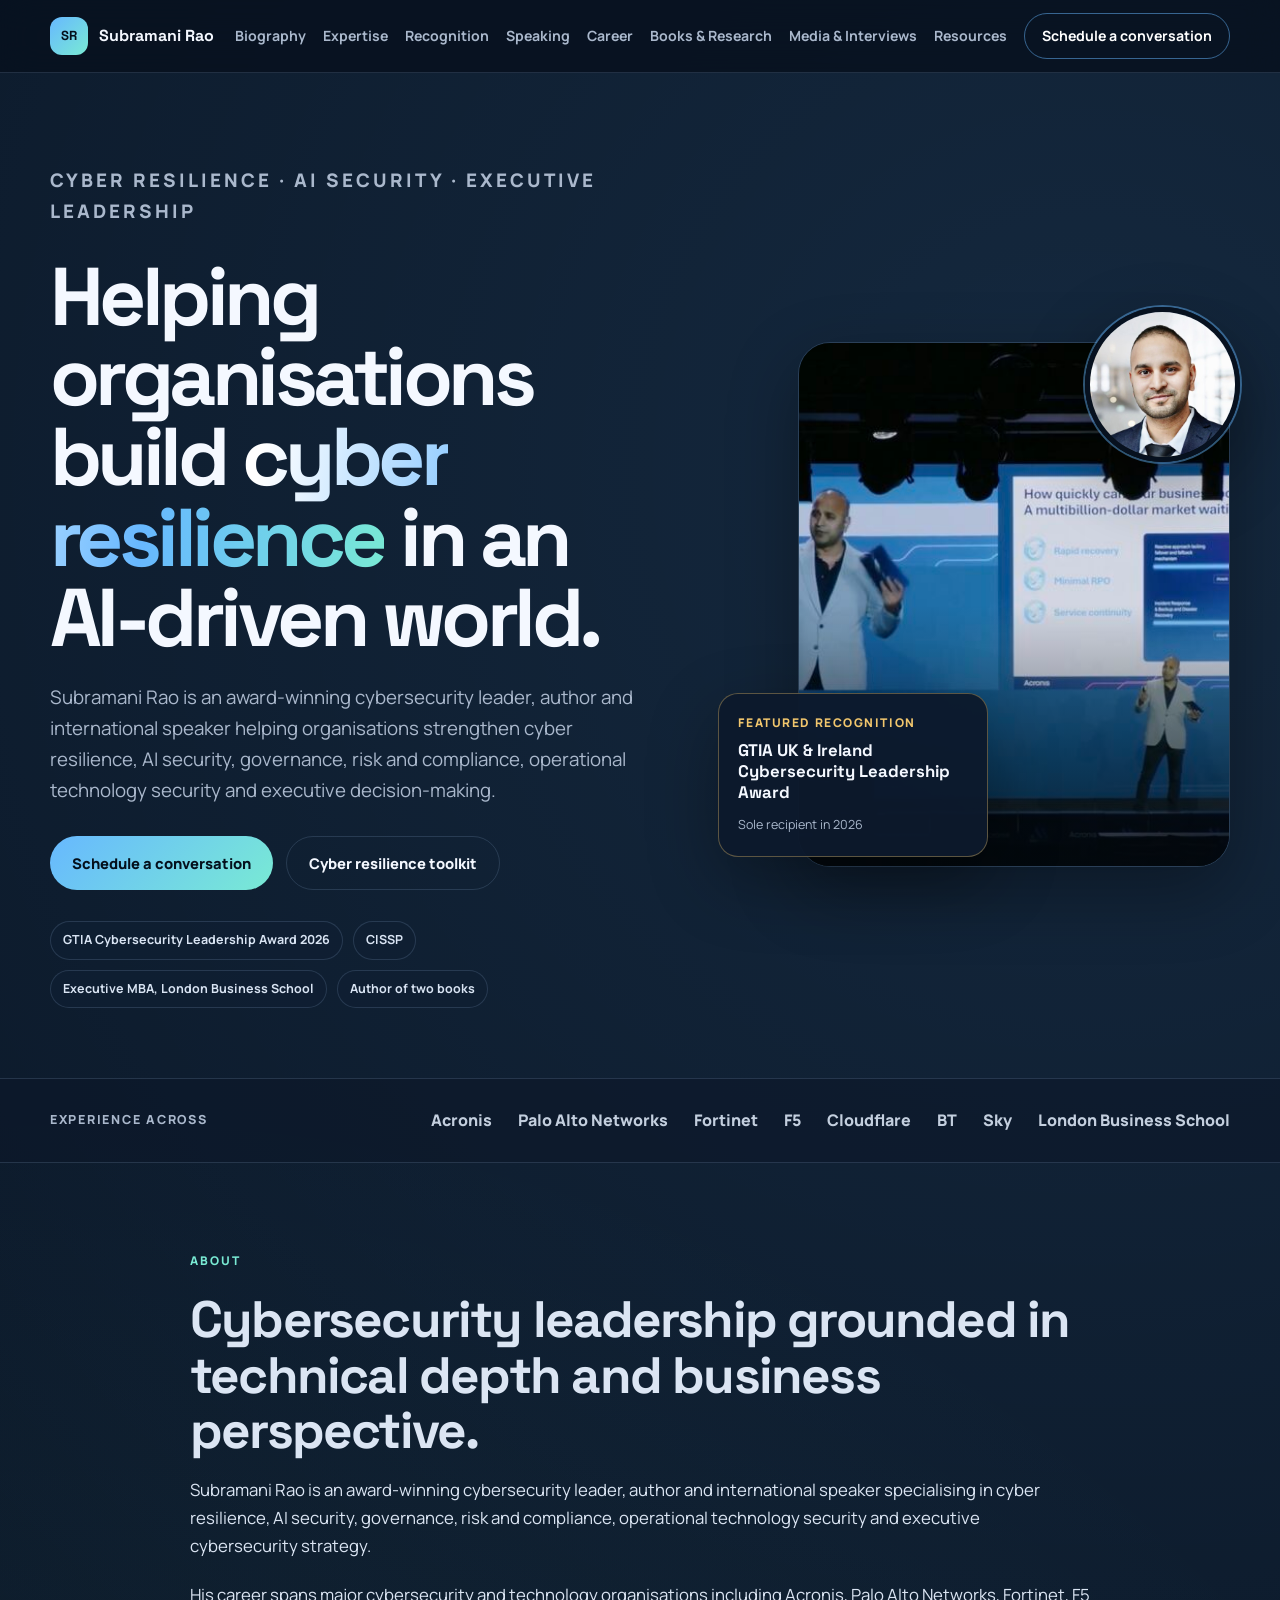
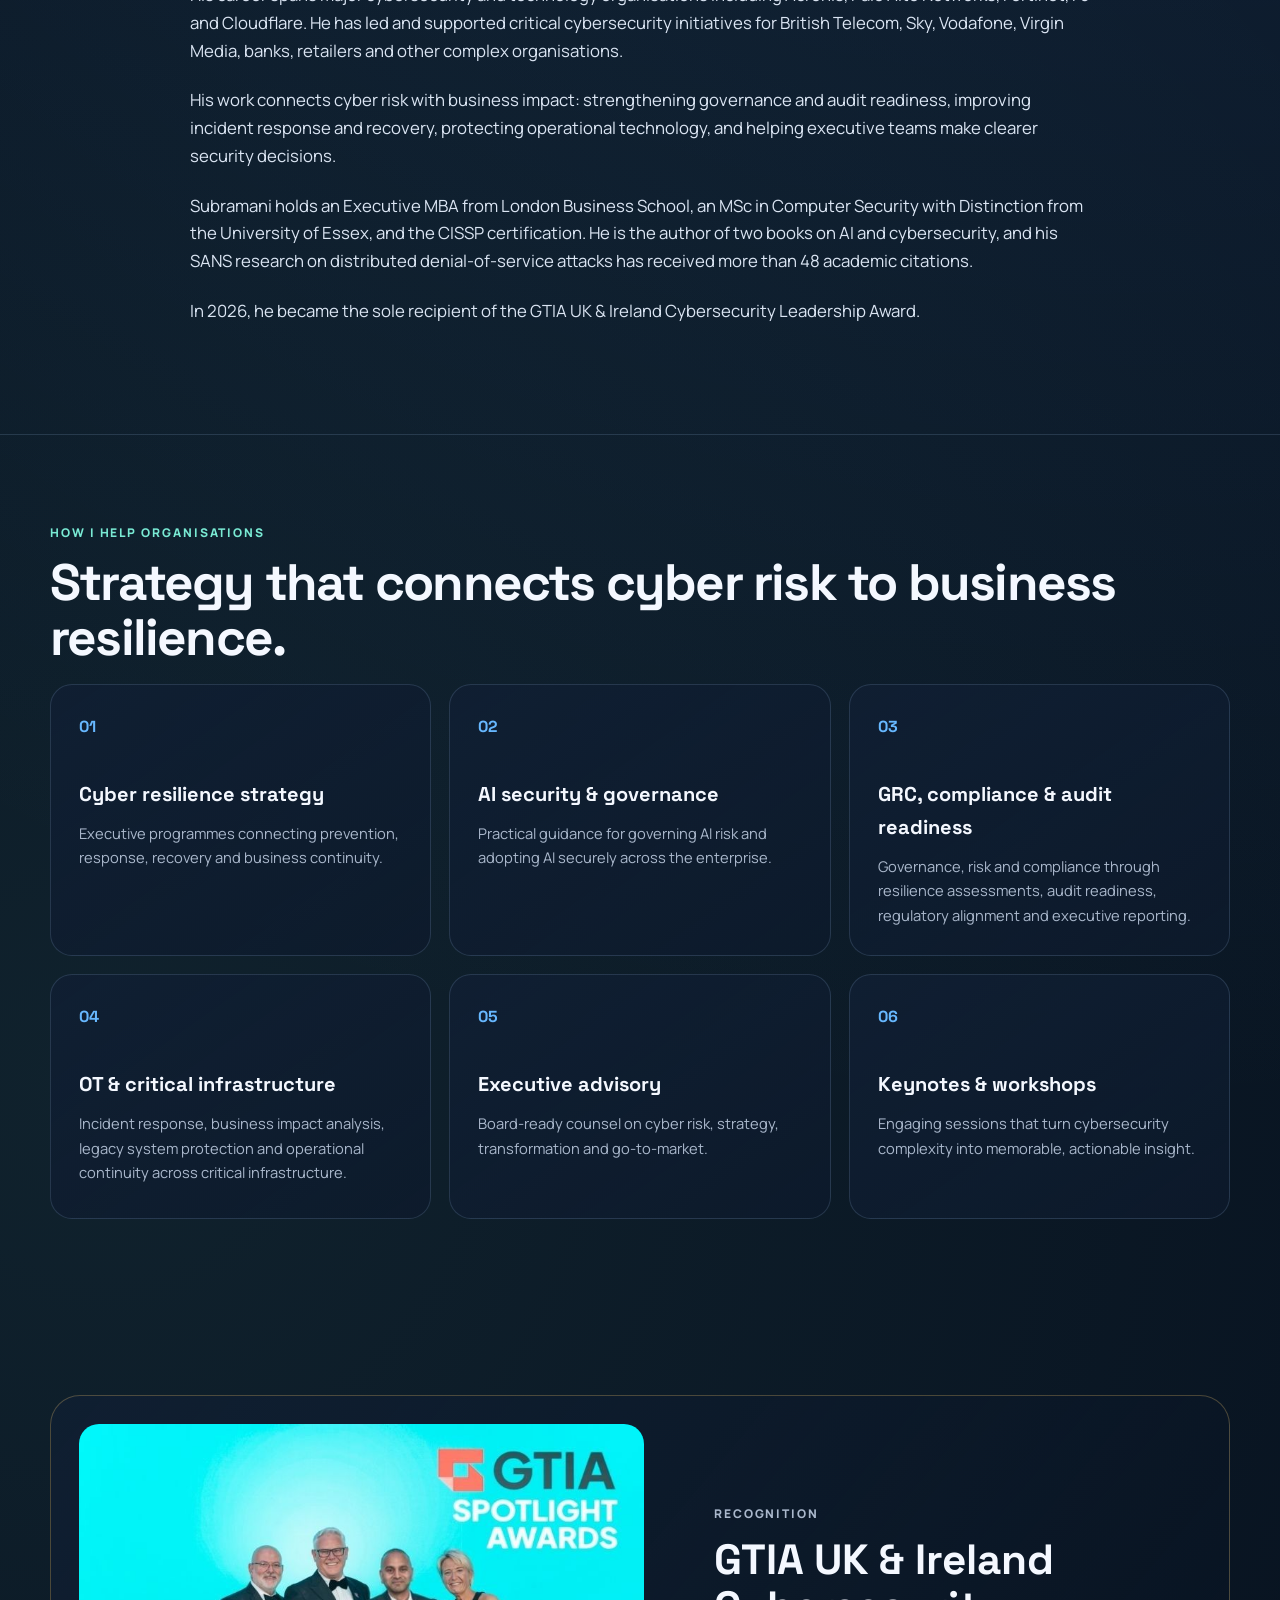
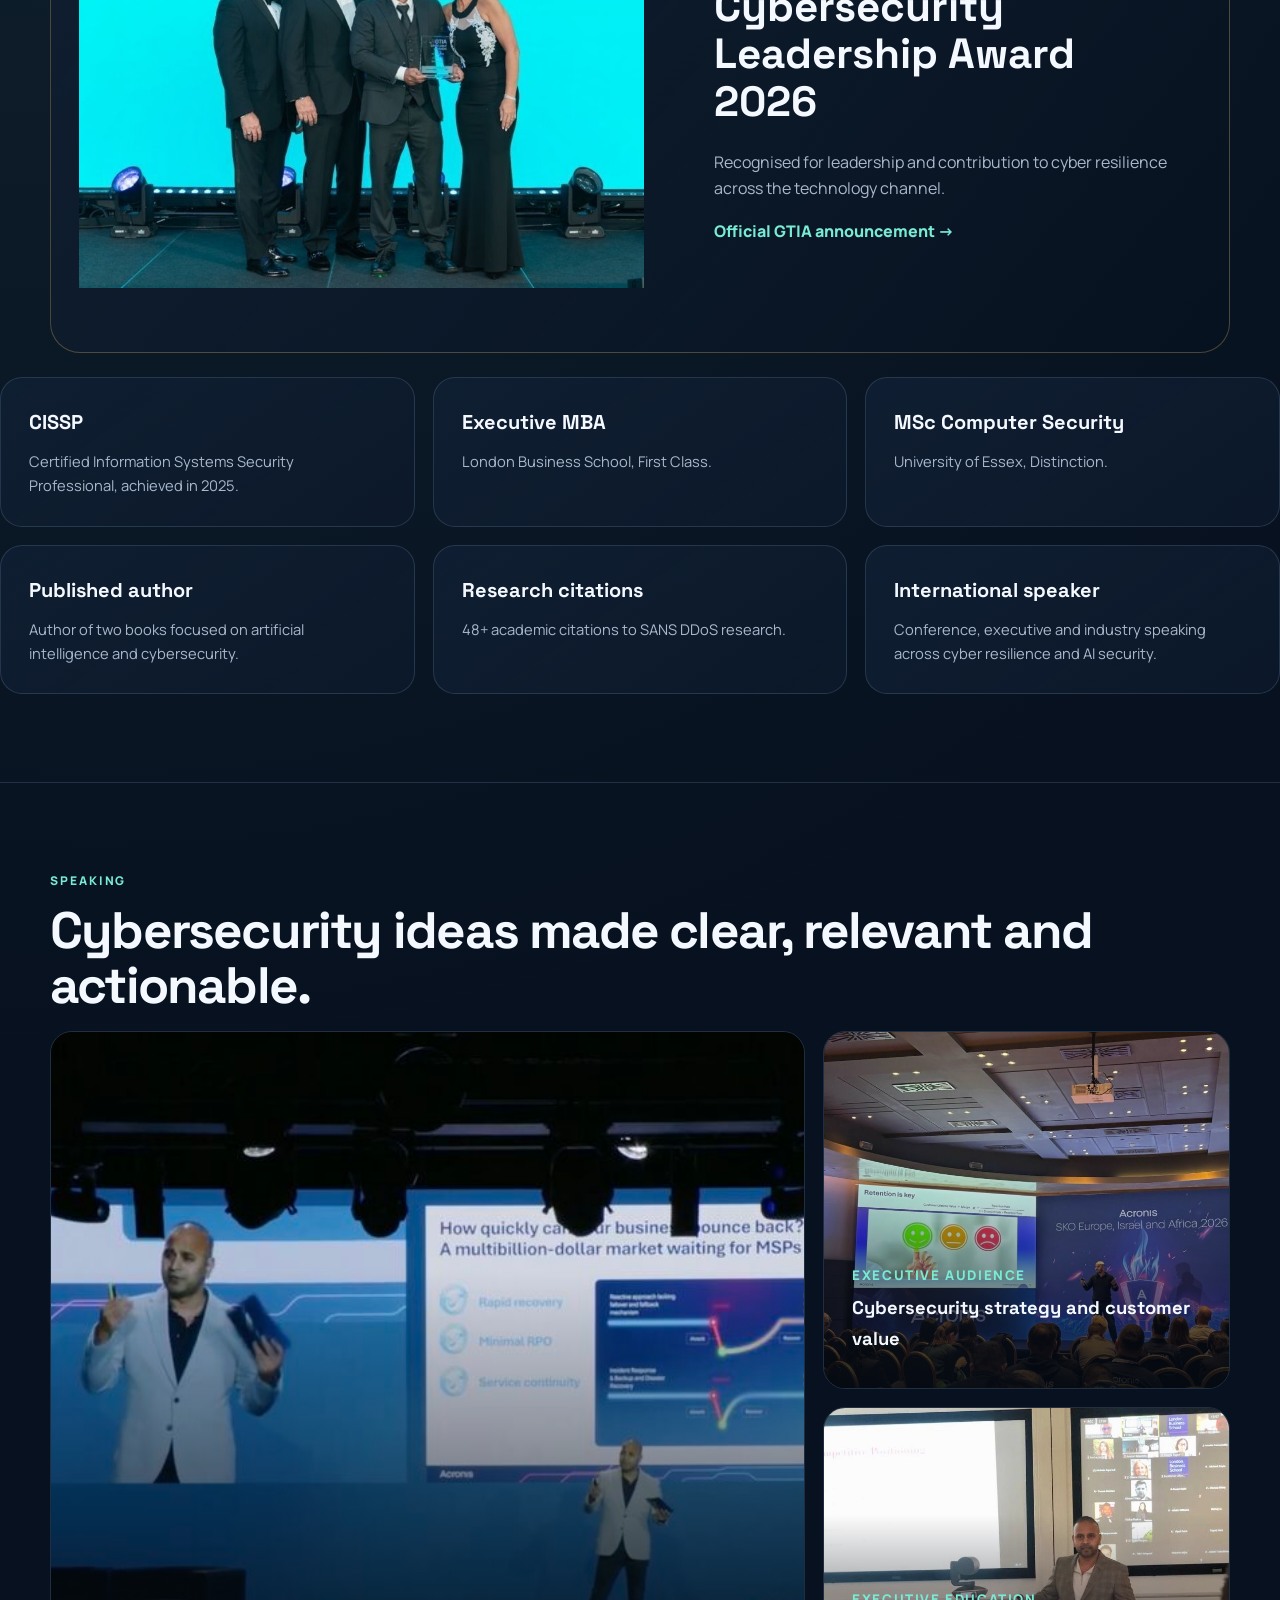
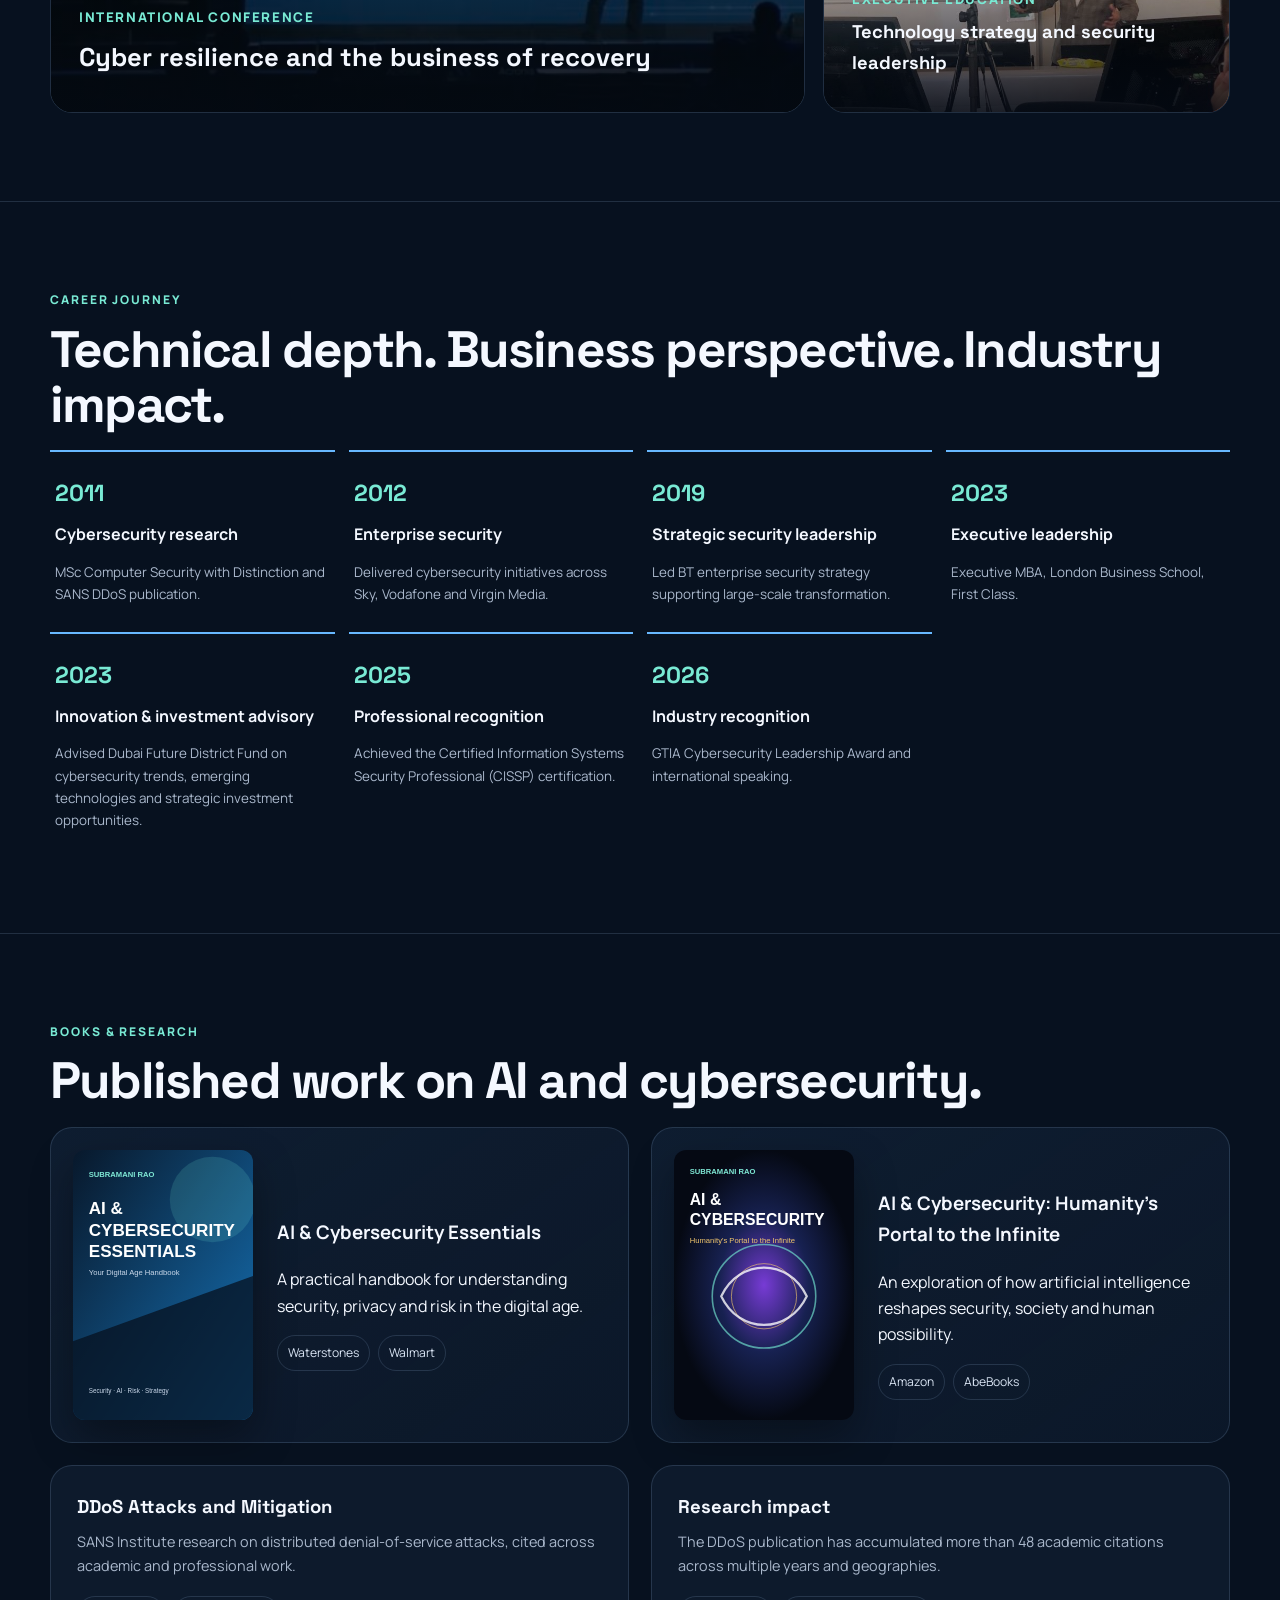
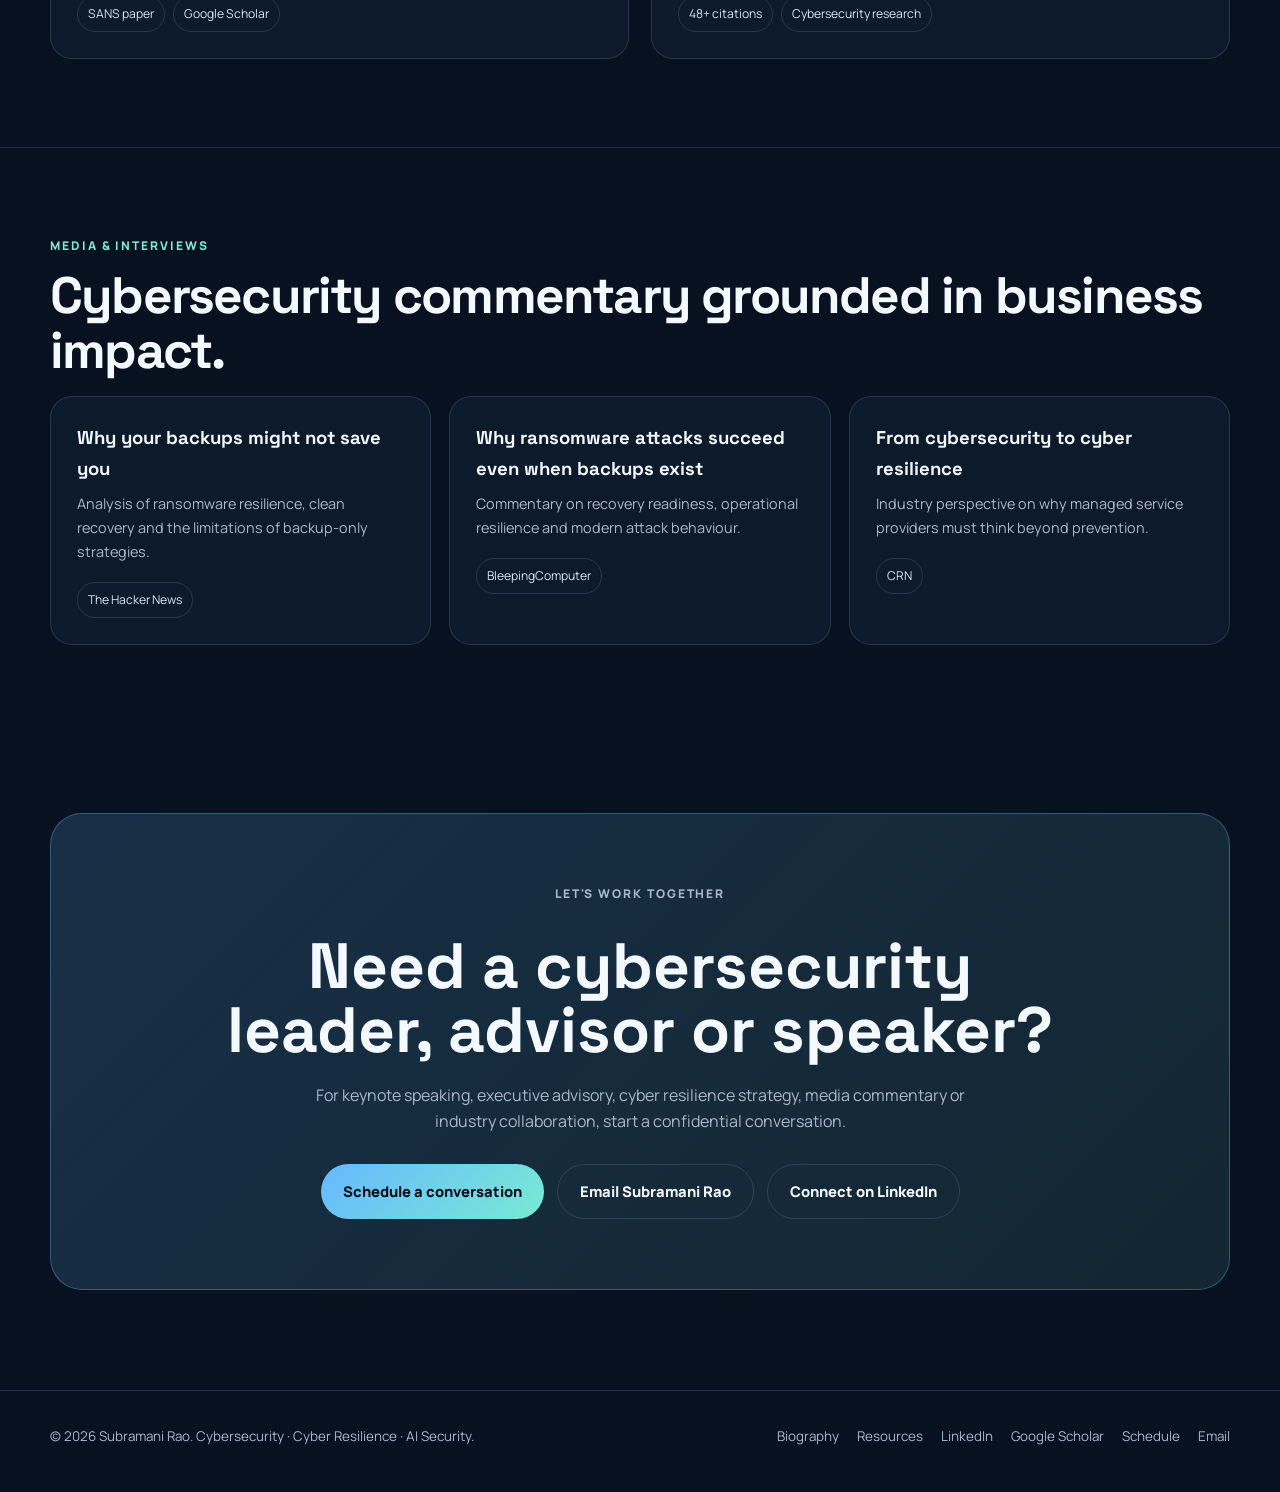
==== commit cc3cf905: "Add files via upload" ====
--- a/index.html
+++ b/index.html
@@ -1,8 +1,8 @@
-<!DOCTYPE html><html lang="en"><head><meta charset="UTF-8"><meta name="viewport" content="width=device-width,initial-scale=1.0"><title>Subramani Rao | Cybersecurity, Cyber Resilience & AI Security Leader</title><meta name="description" content="Subramani Rao is an award-winning cybersecurity leader, author and international speaker specialising in cyber resilience, AI security, GRC, operational technology and executive cybersecurity strategy."><link rel="canonical" href="https://subramanirao.com/"><meta property="og:type" content="profile"><meta property="og:title" content="Subramani Rao | Cybersecurity, Cyber Resilience & AI Security Leader"><meta property="og:description" content="Award-winning cybersecurity leader, author and international speaker specialising in cyber resilience, AI security, GRC and operational technology."><meta property="og:url" content="https://subramanirao.com/"><meta property="og:image" content="https://subramanirao.com/gallery/g7-gtia-stage.jpg"><meta name="twitter:card" content="summary_large_image"><link rel="preconnect" href="https://fonts.googleapis.com"><link rel="preconnect" href="https://fonts.gstatic.com" crossorigin><link href="https://fonts.googleapis.com/css2?family=Manrope:wght@400;500;600;700;800&family=Space+Grotesk:wght@600;700&display=swap" rel="stylesheet"><link rel="stylesheet" href="assets/site.css"><style>
+<!DOCTYPE html><html lang="en"><head><meta charset="UTF-8"><meta name="viewport" content="width=device-width,initial-scale=1.0"><title>Subramani Rao | Cybersecurity, Cyber Resilience & AI Security Leader</title><meta name="description" content="Subramani Rao is an award-winning cybersecurity leader, author and international speaker specialising in cyber resilience, AI security, GRC, operational technology and executive cybersecurity strategy."><link rel="canonical" href="https://subramanirao.com/"><meta property="og:type" content="profile"><meta property="og:title" content="Subramani Rao | Cybersecurity, Cyber Resilience & AI Security Leader"><meta property="og:description" content="Award-winning cybersecurity leader, author and international speaker specialising in cyber resilience, AI security, GRC and operational technology."><meta property="og:url" content="https://subramanirao.com/"><meta property="og:image" content="https://subramanirao.com/gallery/g7-gtia-stage.jpg"><meta name="twitter:card" content="summary_large_image"><link rel="preconnect" href="https://fonts.googleapis.com"><link rel="preconnect" href="https://fonts.gstatic.com" crossorigin><link href="https://fonts.googleapis.com/css2?family=Manrope:wght@400;500;600;700;800&family=Space+Grotesk:wght@600;700&display=swap" rel="stylesheet"><link href="https://assets.calendly.com/assets/external/widget.css" rel="stylesheet"><link rel="stylesheet" href="assets/site.css"><style>
 html{scroll-behavior:smooth}.anchor{scroll-margin-top:92px}.navlinks{gap:17px}.book-grid{display:grid;grid-template-columns:repeat(2,1fr);gap:22px}.book-tile{display:grid;grid-template-columns:180px 1fr;gap:24px;align-items:center;background:linear-gradient(145deg,rgba(16,31,51,.92),rgba(13,26,44,.78));border:1px solid var(--line);border-radius:var(--radius);padding:22px}.book-cover{width:180px;aspect-ratio:2/3;border-radius:12px;object-fit:cover;box-shadow:0 18px 40px rgba(0,0,0,.35)}.media-grid{display:grid;grid-template-columns:repeat(3,1fr);gap:18px}.recognition-grid{display:grid;grid-template-columns:repeat(3,1fr);gap:18px}.section-rule{border-top:1px solid var(--line)}@media(max-width:850px){.book-grid{grid-template-columns:1fr}.media-grid,.recognition-grid{grid-template-columns:repeat(2,1fr)}}@media(max-width:620px){.book-tile{grid-template-columns:1fr}.book-cover{width:150px}.media-grid,.recognition-grid{grid-template-columns:1fr}}
 </style><script type="application/ld+json">{"@context":"https://schema.org","@graph":[{"@type":"Person","name":"Subramani Rao","url":"https://subramanirao.com/","image":"https://subramanirao.com/profile.jpg","jobTitle":"Cybersecurity and Cyber Resilience Leader","description":"Subramani Rao is an award-winning cybersecurity leader, author and international speaker specialising in cyber resilience, AI security, governance, risk and compliance, operational technology security and executive cybersecurity strategy.","sameAs":["https://www.linkedin.com/in/raos/","https://scholar.google.com/citations?user=5D9XCkkAAAAJ"],"alumniOf":[{"@type":"CollegeOrUniversity","name":"London Business School"},{"@type":"CollegeOrUniversity","name":"University of Essex"}],"knowsAbout":["Cyber resilience","Artificial intelligence security","Governance risk and compliance","Operational technology security","Incident response","Business impact analysis","Cybersecurity strategy"],"award":"GTIA UK & Ireland Cybersecurity Leadership Award 2026"},{"@type":"Book","name":"AI & Cybersecurity Essentials: Your Digital Age Handbook","author":{"@type":"Person","name":"Subramani Rao"},"isbn":"9798316214327"},{"@type":"Book","name":"AI & Cybersecurity: Humanity's Portal to the Infinite","author":{"@type":"Person","name":"Subramani Rao"}}]}</script></head><body>
-<header class="topbar"><div class="wrap nav"><a class="brand" href="#top"><span class="monogram">SR</span><span>Subramani Rao</span></a><button class="menu" aria-label="Open menu">Menu</button><nav class="navlinks"><a href="#biography">Biography</a><a href="#expertise">Expertise</a><a href="#recognition">Recognition</a><a href="#speaking">Speaking</a><a href="#career">Career</a><a href="#books">Books &amp; Research</a><a href="#media">Media &amp; Interviews</a><a href="resources.html">Resources</a><a class="nav-cta" href="#contact">Contact</a></nav></div></header>
-<section class="hero anchor" id="top"><div class="wrap hero-grid"><div class="hero-copy"><p class="eyebrow">Cyber resilience · AI security · Executive leadership</p><h1>Helping organisations build <span>cyber resilience</span> in an AI-driven world.</h1><p>Subramani Rao is an award-winning cybersecurity leader, author and international speaker helping organisations strengthen cyber resilience, AI security, governance, risk and compliance, operational technology security and executive decision-making.</p><div class="actions"><a class="btn primary" href="#contact">Start a conversation</a><a class="btn" href="resources.html">Cyber resilience toolkit</a></div><div class="proof-row"><span class="proof">GTIA Cybersecurity Leadership Award 2026</span><span class="proof">CISSP</span><span class="proof">Executive MBA, London Business School</span><span class="proof">Author of two books</span></div></div><div class="hero-visual"><div class="hero-main"><img src="gallery/g4-acronis-mspglobal.jpg" alt="Subramani Rao speaking at MSP Global"></div><div class="portrait-float"><img src="profile.jpg" alt="Portrait of Subramani Rao"></div><div class="award-float"><div class="trophy">Featured recognition</div><strong>GTIA UK & Ireland Cybersecurity Leadership Award</strong><span>Sole recipient in 2026</span></div></div></div></section>
+<header class="topbar"><div class="wrap nav"><a class="brand" href="#top"><span class="monogram">SR</span><span>Subramani Rao</span></a><button class="menu" aria-label="Open menu">Menu</button><nav class="navlinks"><a href="#biography">Biography</a><a href="#expertise">Expertise</a><a href="#recognition">Recognition</a><a href="#speaking">Speaking</a><a href="#career">Career</a><a href="#books">Books &amp; Research</a><a href="#media">Media &amp; Interviews</a><a href="resources.html">Resources</a><a class="nav-cta calendly-link" href="https://calendly.com/subramanirao/" data-calendly-url="https://calendly.com/subramanirao/">Schedule a conversation</a></nav></div></header>
+<section class="hero anchor" id="top"><div class="wrap hero-grid"><div class="hero-copy"><p class="eyebrow">Cyber resilience · AI security · Executive leadership</p><h1>Helping organisations build <span>cyber resilience</span> in an AI-driven world.</h1><p>Subramani Rao is an award-winning cybersecurity leader, author and international speaker helping organisations strengthen cyber resilience, AI security, governance, risk and compliance, operational technology security and executive decision-making.</p><div class="actions"><a class="btn primary calendly-link" href="https://calendly.com/subramanirao/" data-calendly-url="https://calendly.com/subramanirao/">Schedule a conversation</a><a class="btn" href="resources.html">Cyber resilience toolkit</a></div><div class="proof-row"><span class="proof">GTIA Cybersecurity Leadership Award 2026</span><span class="proof">CISSP</span><span class="proof">Executive MBA, London Business School</span><span class="proof">Author of two books</span></div></div><div class="hero-visual"><div class="hero-main"><img src="gallery/g4-acronis-mspglobal.jpg" alt="Subramani Rao speaking at MSP Global"></div><div class="portrait-float"><img src="profile.jpg" alt="Portrait of Subramani Rao"></div><div class="award-float"><div class="trophy">Featured recognition</div><strong>GTIA UK & Ireland Cybersecurity Leadership Award</strong><span>Sole recipient in 2026</span></div></div></div></section>
 <section class="trust"><div class="wrap trust-inner"><span class="trust-label">Experience across</span><div class="logo-words"><span>Acronis</span><span>Palo Alto Networks</span><span>Fortinet</span><span>F5</span><span>Cloudflare</span><span>BT</span><span>Sky</span><span>London Business School</span></div></div></section>
 <main><section class="section reveal anchor" id="biography"><div class="wrap bio-layout"><div class="bio-copy"><p class="eyebrow">About</p><h2 class="section-title">Cybersecurity leadership grounded in technical depth and business perspective.</h2><p>Subramani Rao is an award-winning cybersecurity leader, author and international speaker specialising in cyber resilience, AI security, governance, risk and compliance, operational technology security and executive cybersecurity strategy.</p><p>His career spans major cybersecurity and technology organisations including Acronis, Palo Alto Networks, Fortinet, F5 and Cloudflare. He has led and supported critical cybersecurity initiatives for British Telecom, Sky, Vodafone, Virgin Media, banks, retailers and other complex organisations.</p><p>His work connects cyber risk with business impact: strengthening governance and audit readiness, improving incident response and recovery, protecting operational technology, and helping executive teams make clearer security decisions.</p><p>Subramani holds an Executive MBA from London Business School, an MSc in Computer Security with Distinction from the University of Essex, and the CISSP certification. He is the author of two books on AI and cybersecurity, and his SANS research on distributed denial-of-service attacks has received more than 48 academic citations.</p><p>In 2026, he became the sole recipient of the GTIA UK & Ireland Cybersecurity Leadership Award.</p></div></div></section>
 <section class="section section-rule reveal anchor" id="expertise"><div class="wrap"><p class="eyebrow">How I help organisations</p><h2 class="section-title">Strategy that connects cyber risk to business resilience.</h2><div class="services"><article class="service"><span class="num">01</span><h3>Cyber resilience strategy</h3><p>Executive programmes connecting prevention, response, recovery and business continuity.</p></article><article class="service"><span class="num">02</span><h3>AI security & governance</h3><p>Practical guidance for governing AI risk and adopting AI securely across the enterprise.</p></article><article class="service"><span class="num">03</span><h3>GRC, compliance & audit readiness</h3><p>Governance, risk and compliance through resilience assessments, audit readiness, regulatory alignment and executive reporting.</p></article><article class="service"><span class="num">04</span><h3>OT & critical infrastructure</h3><p>Incident response, business impact analysis, legacy system protection and operational continuity across critical infrastructure.</p></article><article class="service"><span class="num">05</span><h3>Executive advisory</h3><p>Board-ready counsel on cyber risk, strategy, transformation and go-to-market.</p></article><article class="service"><span class="num">06</span><h3>Keynotes & workshops</h3><p>Engaging sessions that turn cybersecurity complexity into memorable, actionable insight.</p></article></div></div></section>
@@ -11,5 +11,14 @@
 <section class="section section-rule reveal anchor" id="career"><div class="wrap"><p class="eyebrow">Career journey</p><h2 class="section-title">Technical depth. Business perspective. Industry impact.</h2><div class="timeline"><article class="milestone"><strong>2011</strong><h3>Cybersecurity research</h3><p>MSc Computer Security with Distinction and SANS DDoS publication.</p></article><article class="milestone"><strong>2012</strong><h3>Enterprise security</h3><p>Delivered cybersecurity initiatives across Sky, Vodafone and Virgin Media.</p></article><article class="milestone"><strong>2019</strong><h3>Strategic security leadership</h3><p>Led BT enterprise security strategy supporting large-scale transformation.</p></article><article class="milestone"><strong>2023</strong><h3>Executive leadership</h3><p>Executive MBA, London Business School, First Class.</p></article><article class="milestone"><strong>2023</strong><h3>Innovation &amp; investment advisory</h3><p>Advised Dubai Future District Fund on cybersecurity trends, emerging technologies and strategic investment opportunities.</p></article><article class="milestone"><strong>2025</strong><h3>Professional recognition</h3><p>Achieved the Certified Information Systems Security Professional (CISSP) certification.</p></article><article class="milestone"><strong>2026</strong><h3>Industry recognition</h3><p>GTIA Cybersecurity Leadership Award and international speaking.</p></article></div></div></section>
 <section class="section section-rule reveal anchor" id="books"><div class="wrap"><p class="eyebrow">Books & research</p><h2 class="section-title">Published work on AI and cybersecurity.</h2><div class="book-grid"><article class="book-tile"><img class="book-cover" src="https://covers.openlibrary.org/b/isbn/9798316214327-L.jpg" onerror="this.onerror=null;this.src='books/essentials-fallback.svg'" alt="Cover of AI and Cybersecurity Essentials"><div><h3>AI & Cybersecurity Essentials</h3><p>A practical handbook for understanding security, privacy and risk in the digital age.</p><div class="tags"><a href="https://www.waterstones.com/book/ai-and-cybersecurity-essentials/subramani-rao/9798316214327" target="_blank" rel="noopener">Waterstones</a><a href="https://www.walmart.com/ip/AI-amp-Cybersecurity-Essentials-Your-Digital-Age-Handbook-Paperback-9798316214327/15927852680" target="_blank" rel="noopener">Walmart</a></div></div></article><article class="book-tile"><img class="book-cover" src="https://covers.openlibrary.org/b/isbn/9798280004412-L.jpg" onerror="this.onerror=null;this.src='books/infinite-fallback.svg'" alt="Cover of AI and Cybersecurity Humanity's Portal to the Infinite"><div><h3>AI & Cybersecurity: Humanity's Portal to the Infinite</h3><p>An exploration of how artificial intelligence reshapes security, society and human possibility.</p><div class="tags"><a href="https://www.amazon.co.uk/AI-Cybersecurity-Humanitys-Portal-Infinite/dp/B0G4JL4C9B" target="_blank" rel="noopener">Amazon</a><a href="https://www.abebooks.com/products/isbn/9798280001985" target="_blank" rel="noopener">AbeBooks</a></div></div></article><article class="content-card"><h3>DDoS Attacks and Mitigation</h3><p>SANS Institute research on distributed denial-of-service attacks, cited across academic and professional work.</p><div class="tags"><a href="https://www.sans.org/white-papers/33764" target="_blank" rel="noopener">SANS paper</a><a href="https://scholar.google.com/citations?user=5D9XCkkAAAAJ" target="_blank" rel="noopener">Google Scholar</a></div></article><article class="content-card"><h3>Research impact</h3><p>The DDoS publication has accumulated more than 48 academic citations across multiple years and geographies.</p><div class="tags"><span>48+ citations</span><span>Cybersecurity research</span></div></article></div></div></section>
 <section class="section section-rule reveal anchor" id="media"><div class="wrap"><p class="eyebrow">Media &amp; Interviews</p><h2 class="section-title">Cybersecurity commentary grounded in business impact.</h2><div class="media-grid"><article class="content-card"><h3>Why your backups might not save you</h3><p>Analysis of ransomware resilience, clean recovery and the limitations of backup-only strategies.</p><div class="tags"><a href="https://thehackernews.com/expert-insights/2026/04/why-your-backups-might-not-save-you.html" target="_blank" rel="noopener">The Hacker News</a></div></article><article class="content-card"><h3>Why ransomware attacks succeed even when backups exist</h3><p>Commentary on recovery readiness, operational resilience and modern attack behaviour.</p><div class="tags"><a href="https://www.bleepingcomputer.com/news/security/why-ransomware-attacks-succeed-even-when-backups-exist/" target="_blank" rel="noopener">BleepingComputer</a></div></article><article class="content-card"><h3>From cybersecurity to cyber resilience</h3><p>Industry perspective on why managed service providers must think beyond prevention.</p><div class="tags"><a href="https://www.crn.com/news/channel-news/2025/from-cybersecurity-to-cyber-resilience-why-msps-must-think-bigger-in-2026" target="_blank" rel="noopener">CRN</a></div></article></div></div></section>
-<section class="cta reveal anchor" id="contact"><div class="wrap"><div class="cta-box"><p class="eyebrow">Let's work together</p><h2>Need a cybersecurity leader, advisor or speaker?</h2><p>For keynote speaking, executive advisory, cyber resilience strategy, media commentary or industry collaboration, start a confidential conversation.</p><div class="actions" style="justify-content:center"><a class="btn primary" href="mailto:suburao909@gmail.com?subject=Enquiry%20via%20SubramaniRao.com">Email Subramani Rao</a><a class="btn" href="https://www.linkedin.com/in/raos/" target="_blank" rel="noopener">Connect on LinkedIn</a></div></div></div></section></main>
-<footer class="footer"><div class="wrap footer-inner"><span>© 2026 Subramani Rao. Cybersecurity · Cyber Resilience · AI Security.</span><div class="footer-links"><a href="#biography">Biography</a><a href="resources.html">Resources</a><a href="https://www.linkedin.com/in/raos/" target="_blank" rel="noopener">LinkedIn</a><a href="https://scholar.google.com/citations?user=5D9XCkkAAAAJ" target="_blank" rel="noopener">Google Scholar</a><a href="mailto:suburao909@gmail.com">Email</a></div></div></footer><script src="assets/site.js"></script></body></html>
+<section class="cta reveal anchor" id="contact"><div class="wrap"><div class="cta-box"><p class="eyebrow">Let's work together</p><h2>Need a cybersecurity leader, advisor or speaker?</h2><p>For keynote speaking, executive advisory, cyber resilience strategy, media commentary or industry collaboration, start a confidential conversation.</p><div class="actions" style="justify-content:center"><a class="btn primary calendly-link" href="https://calendly.com/subramanirao/" data-calendly-url="https://calendly.com/subramanirao/">Schedule a conversation</a><a class="btn" href="mailto:suburao909@gmail.com?subject=Enquiry%20via%20SubramaniRao.com">Email Subramani Rao</a><a class="btn" href="https://www.linkedin.com/in/raos/" target="_blank" rel="noopener">Connect on LinkedIn</a></div></div></div></section></main>
+<footer class="footer"><div class="wrap footer-inner"><span>© 2026 Subramani Rao. Cybersecurity · Cyber Resilience · AI Security.</span><div class="footer-links"><a href="#biography">Biography</a><a href="resources.html">Resources</a><a href="https://www.linkedin.com/in/raos/" target="_blank" rel="noopener">LinkedIn</a><a href="https://scholar.google.com/citations?user=5D9XCkkAAAAJ" target="_blank" rel="noopener">Google Scholar</a><a class="calendly-link" href="https://calendly.com/subramanirao/" data-calendly-url="https://calendly.com/subramanirao/">Schedule</a><a href="mailto:suburao909@gmail.com">Email</a></div></div></footer><script src="https://assets.calendly.com/assets/external/widget.js" type="text/javascript" async></script><script>
+document.addEventListener('click',function(event){
+  var link=event.target.closest('.calendly-link');
+  if(!link) return;
+  if(window.Calendly && typeof window.Calendly.initPopupWidget==='function'){
+    event.preventDefault();
+    window.Calendly.initPopupWidget({url:link.getAttribute('data-calendly-url')||link.href});
+  }
+});
+</script><script src="assets/site.js"></script></body></html>
